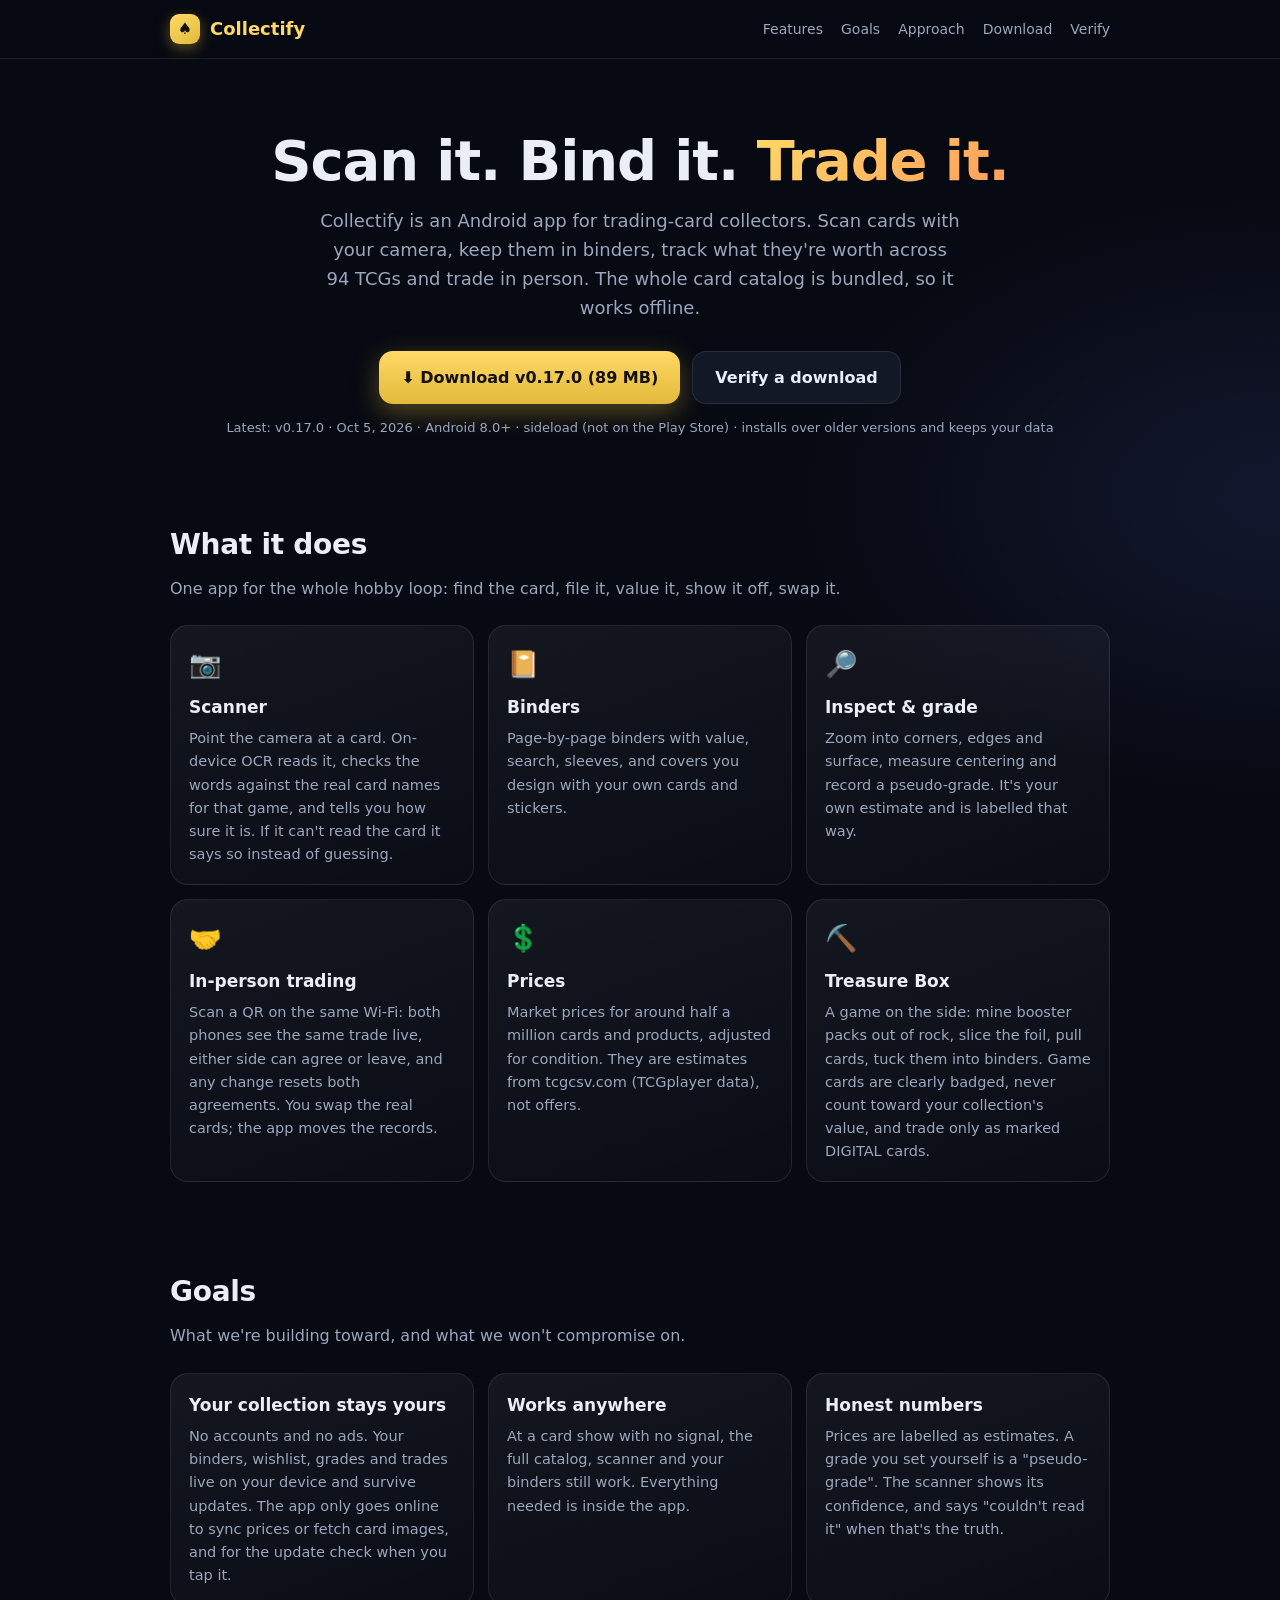
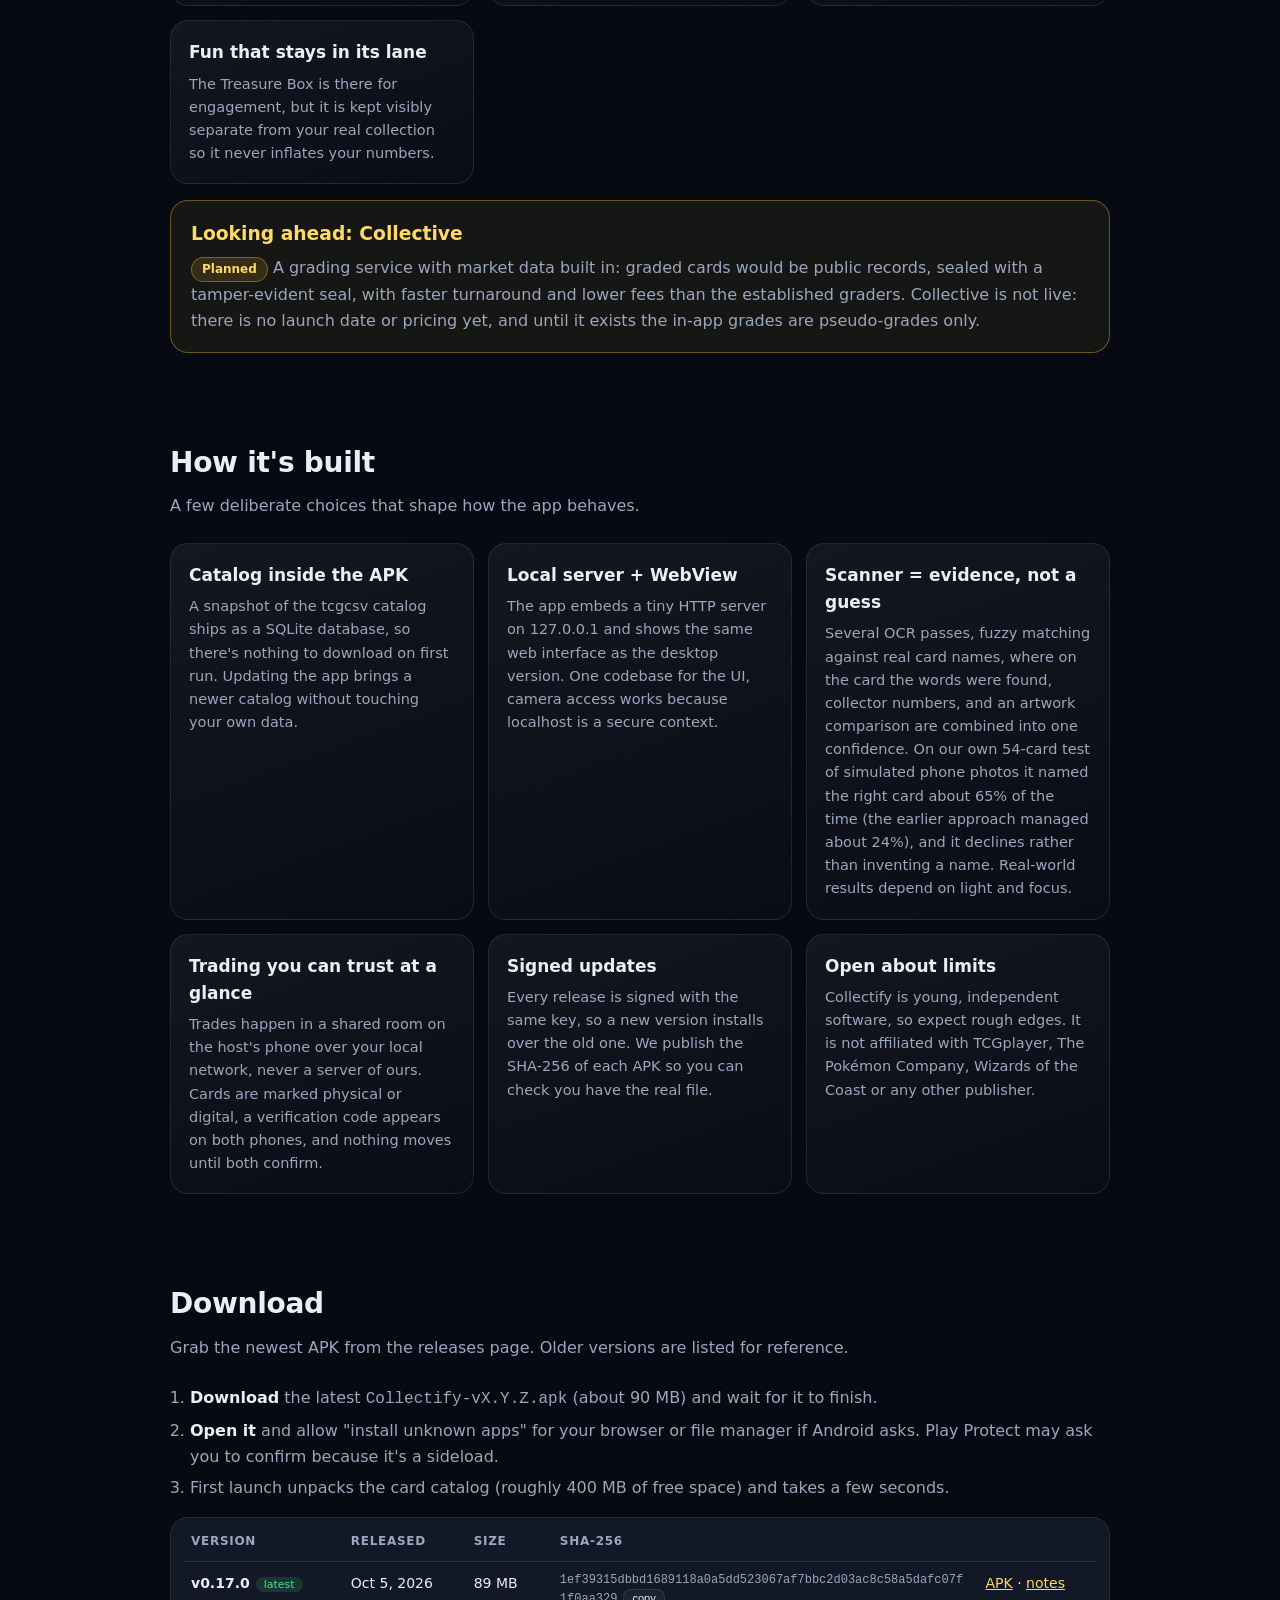
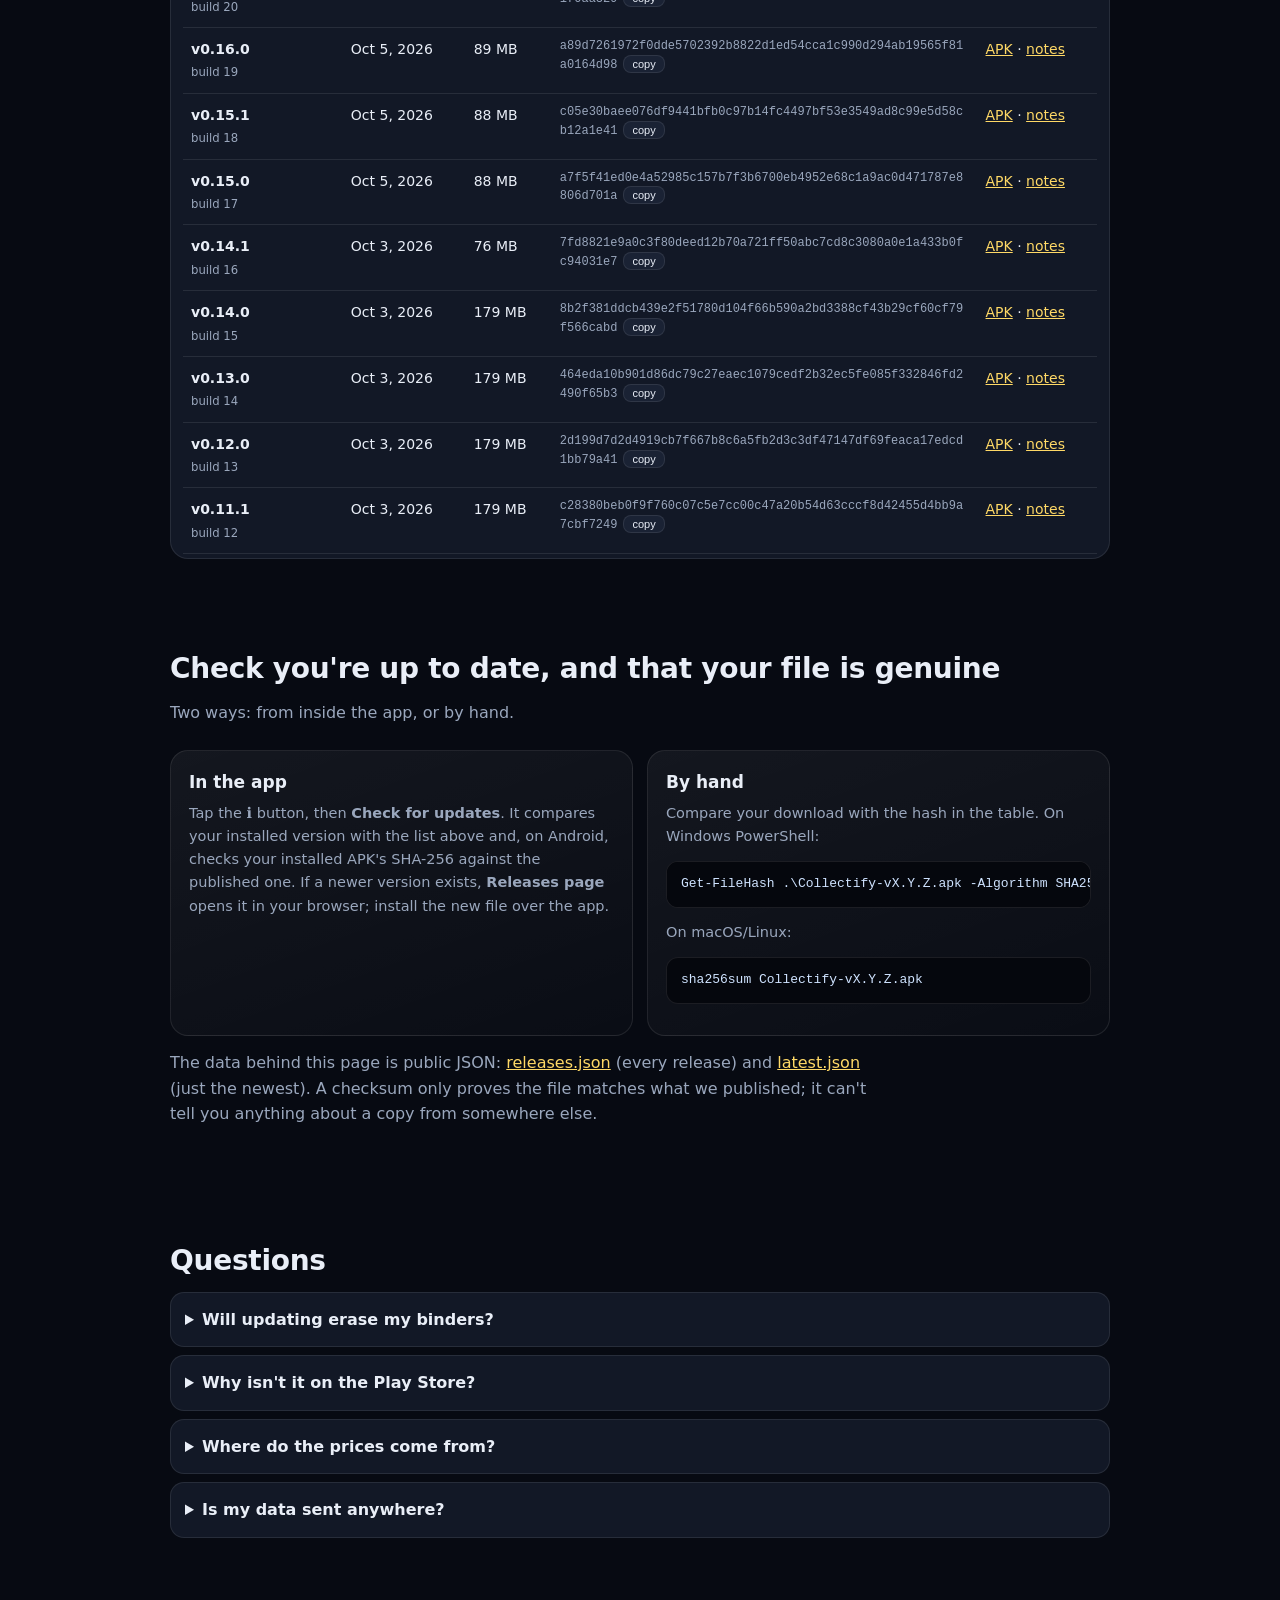
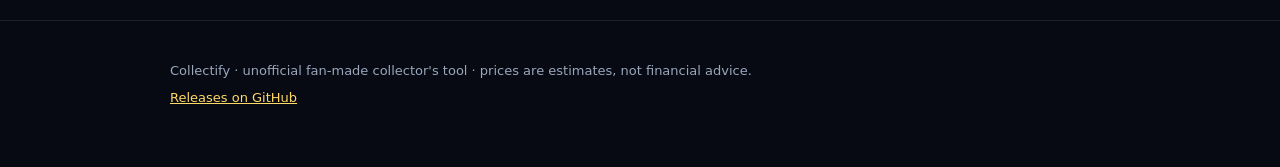
==== docs/index.html @ 9810c302 "Add GitHub Pages site (docs/), release data generator and release notes" ====
<!doctype html>
<html lang="en">
<head>
<meta charset="utf-8">
<meta name="viewport" content="width=device-width, initial-scale=1">
<title>Collectify - scan, collect and trade your cards</title>
<meta name="description" content="Collectify is an Android app for trading-card collectors: scan cards, keep binders, track prices across 94 TCGs, trade in person, all with the catalog bundled so it works offline.">
<meta name="theme-color" content="#0b0e16">
<style>
:root { --bg: #070a12; --panel: #121826; --panel2: #1a2234; --line: rgba(255,255,255,.09); --text: #e9eef7; --muted: #9aa7bd; --gold: #e2b93b; --gold2: #ffd966; --ok: #4be08a; --bad: #ff7b7b; }
* { box-sizing: border-box; }
html { scroll-behavior: smooth; }
body { margin: 0; background: radial-gradient(900px 500px at 15% -10%, rgba(226,185,59,.13), transparent 60%), radial-gradient(800px 500px at 100% 10%, rgba(100,120,255,.12), transparent 60%), var(--bg); color: var(--text); font: 16px/1.6 system-ui, -apple-system, "Segoe UI", Roboto, sans-serif; -webkit-font-smoothing: antialiased; }
a { color: var(--gold2); }
.wrap { max-width: 980px; margin: 0 auto; padding: 0 20px; }
header.top { position: sticky; top: 0; z-index: 10; backdrop-filter: blur(14px); background: rgba(7,10,18,.72); border-bottom: 1px solid var(--line); }
header.top .wrap { display: flex; align-items: center; justify-content: space-between; height: 58px; }
.brand { display: flex; align-items: center; gap: 10px; font-weight: 800; font-size: 18px; color: var(--gold2); text-decoration: none; }
.mark { width: 30px; height: 30px; border-radius: 9px; background: linear-gradient(145deg, var(--gold2), var(--gold)); display: grid; place-items: center; color: #14100a; font-size: 16px; box-shadow: 0 4px 14px rgba(226,185,59,.4); }
nav a { margin-left: 18px; font-size: 14px; color: var(--muted); text-decoration: none; }
nav a:hover { color: var(--text); }
.hero { padding: 72px 0 40px; text-align: center; }
.hero h1 { font-size: clamp(34px, 6vw, 56px); line-height: 1.08; margin: 0 0 16px; letter-spacing: -.02em; }
.hero h1 span { background: linear-gradient(135deg, var(--gold2), #ff9d5c); -webkit-background-clip: text; background-clip: text; color: transparent; }
.hero p { max-width: 640px; margin: 0 auto 28px; color: var(--muted); font-size: 18px; }
.btns { display: flex; gap: 12px; justify-content: center; flex-wrap: wrap; }
.btn { display: inline-flex; align-items: center; gap: 8px; padding: 13px 22px; border-radius: 14px; font-weight: 700; text-decoration: none; border: 1px solid var(--line); color: var(--text); background: var(--panel); transition: transform .15s, box-shadow .2s; }
.btn:hover { transform: translateY(-2px); }
.btn.primary { background: linear-gradient(180deg, var(--gold2), var(--gold)); color: #14100a; border: 0; box-shadow: 0 8px 26px rgba(226,185,59,.35); }
.hero small { display: block; margin-top: 14px; color: var(--muted); font-size: 13px; }
section { padding: 44px 0; }
h2 { font-size: 28px; margin: 0 0 8px; letter-spacing: -.01em; }
.lead { color: var(--muted); max-width: 720px; margin: 0 0 24px; }
.grid { display: grid; grid-template-columns: repeat(auto-fit, minmax(250px, 1fr)); gap: 14px; }
.card { background: linear-gradient(160deg, rgba(255,255,255,.055), rgba(255,255,255,.015)); border: 1px solid var(--line); border-radius: 18px; padding: 18px; }
.card h3 { margin: 0 0 6px; font-size: 17px; }
.card p { margin: 0; color: var(--muted); font-size: 14.5px; }
.card .ic { font-size: 26px; margin-bottom: 8px; }
.pill { display: inline-block; font-size: 12px; font-weight: 700; padding: 2px 10px; border-radius: 99px; background: rgba(226,185,59,.15); color: var(--gold2); border: 1px solid rgba(226,185,59,.4); }
ol.steps { padding-left: 20px; color: var(--muted); } ol.steps li { margin: 6px 0; } ol.steps b { color: var(--text); }
.callout { border: 1px solid rgba(226,185,59,.4); background: rgba(226,185,59,.07); border-radius: 18px; padding: 18px 20px; }
.callout h3 { margin: 0 0 6px; color: var(--gold2); }
.callout p { margin: 0; color: var(--muted); }
table { width: 100%; border-collapse: collapse; font-size: 14px; }
th, td { text-align: left; padding: 10px 8px; border-bottom: 1px solid var(--line); vertical-align: top; }
th { color: var(--muted); font-weight: 600; font-size: 12px; text-transform: uppercase; letter-spacing: .06em; }
td.hash { font: 12px/1.4 ui-monospace, SFMono-Regular, Menlo, Consolas, monospace; word-break: break-all; color: var(--muted); max-width: 340px; }
.tablewrap { overflow-x: auto; border: 1px solid var(--line); border-radius: 18px; padding: 4px 12px; background: var(--panel); }
button.copy { margin-left: 6px; background: var(--panel2); color: var(--text); border: 1px solid var(--line); border-radius: 8px; padding: 2px 8px; font-size: 11px; cursor: pointer; }
pre { background: #05070d; border: 1px solid var(--line); border-radius: 12px; padding: 12px 14px; overflow-x: auto; font-size: 13px; color: #cfe3ff; }
details { border: 1px solid var(--line); border-radius: 14px; padding: 4px 14px; margin: 8px 0; background: var(--panel); }
summary { cursor: pointer; padding: 10px 0; font-weight: 600; }
details p { color: var(--muted); margin: 0 0 12px; }
footer { padding: 40px 0 60px; color: var(--muted); font-size: 13px; border-top: 1px solid var(--line); margin-top: 30px; }
.ok { color: var(--ok); } .tag { font-size: 11px; background: rgba(75,224,138,.14); color: var(--ok); border-radius: 99px; padding: 1px 8px; margin-left: 6px; }
@media (max-width: 600px) { nav { display: none; } .hero { padding-top: 48px; } }
</style>
</head>
<body>
<header class="top"><div class="wrap">
  <a class="brand" href="#top"><span class="mark">♠</span> Collectify</a>
  <nav><a href="#features">Features</a><a href="#goals">Goals</a><a href="#approach">Approach</a><a href="#download">Download</a><a href="#verify">Verify</a></nav>
</div></header>

<main id="top">
<div class="wrap">
  <div class="hero">
    <h1>Scan it. Bind it. <span>Trade it.</span></h1>
    <p>Collectify is an Android app for trading-card collectors. Scan cards with your camera, keep them in binders, track what they're worth across 94 TCGs and trade in person. The whole card catalog is bundled, so it works offline.</p>
    <div class="btns">
      <a class="btn primary" id="hero-dl" href="https://github.com/unaveragetech/collectify-app/releases">⬇ Download the latest APK</a>
      <a class="btn" href="#verify">Verify a download</a>
    </div>
    <small id="hero-sub">Android 8.0+ · sideload (not on the Play Store) · installs over older versions and keeps your data</small>
  </div>

  <section id="features">
    <h2>What it does</h2>
    <p class="lead">One app for the whole hobby loop: find the card, file it, value it, show it off, swap it.</p>
    <div class="grid">
      <div class="card"><div class="ic">📷</div><h3>Scanner</h3><p>Point the camera at a card. On-device OCR reads it, checks the words against the real card names for that game, and tells you how sure it is. If it can't read the card it says so instead of guessing.</p></div>
      <div class="card"><div class="ic">📔</div><h3>Binders</h3><p>Page-by-page binders with value, search, sleeves, and covers you design with your own cards and stickers.</p></div>
      <div class="card"><div class="ic">🔎</div><h3>Inspect &amp; grade</h3><p>Zoom into corners, edges and surface, measure centering and record a pseudo-grade. It's your own estimate and is labelled that way.</p></div>
      <div class="card"><div class="ic">🤝</div><h3>In-person trading</h3><p>Scan a QR on the same Wi-Fi: both phones see the same trade live, either side can agree or leave, and any change resets both agreements. You swap the real cards; the app moves the records.</p></div>
      <div class="card"><div class="ic">💲</div><h3>Prices</h3><p>Market prices for around half a million cards and products, adjusted for condition. They are estimates from tcgcsv.com (TCGplayer data), not offers.</p></div>
      <div class="card"><div class="ic">⛏️</div><h3>Treasure Box</h3><p>A game on the side: mine booster packs out of rock, slice the foil, pull cards, tuck them into binders. Game cards are clearly badged, never count toward your collection's value, and trade only as marked DIGITAL cards.</p></div>
    </div>
  </section>

  <section id="goals">
    <h2>Goals</h2>
    <p class="lead">What we're building toward, and what we won't compromise on.</p>
    <div class="grid">
      <div class="card"><h3>Your collection stays yours</h3><p>No accounts and no ads. Your binders, wishlist, grades and trades live on your device and survive updates. The app only goes online to sync prices or fetch card images, and for the update check when you tap it.</p></div>
      <div class="card"><h3>Works anywhere</h3><p>At a card show with no signal, the full catalog, scanner and your binders still work. Everything needed is inside the app.</p></div>
      <div class="card"><h3>Honest numbers</h3><p>Prices are labelled as estimates. A grade you set yourself is a "pseudo-grade". The scanner shows its confidence, and says "couldn't read it" when that's the truth.</p></div>
      <div class="card"><h3>Fun that stays in its lane</h3><p>The Treasure Box is there for engagement, but it is kept visibly separate from your real collection so it never inflates your numbers.</p></div>
    </div>
    <div class="callout" style="margin-top:16px"><h3>Looking ahead: Collective</h3><p><span class="pill">Planned</span> A grading service with market data built in: graded cards would be public records, sealed with a tamper-evident seal, with faster turnaround and lower fees than the established graders. Collective is not live: there is no launch date or pricing yet, and until it exists the in-app grades are pseudo-grades only.</p></div>
  </section>

  <section id="approach">
    <h2>How it's built</h2>
    <p class="lead">A few deliberate choices that shape how the app behaves.</p>
    <div class="grid">
      <div class="card"><h3>Catalog inside the APK</h3><p>A snapshot of the tcgcsv catalog ships as a SQLite database, so there's nothing to download on first run. Updating the app brings a newer catalog without touching your own data.</p></div>
      <div class="card"><h3>Local server + WebView</h3><p>The app embeds a tiny HTTP server on 127.0.0.1 and shows the same web interface as the desktop version. One codebase for the UI, camera access works because localhost is a secure context.</p></div>
      <div class="card"><h3>Scanner = evidence, not a guess</h3><p>Several OCR passes, fuzzy matching against real card names, where on the card the words were found, collector numbers, and an artwork comparison are combined into one confidence. On our own 54-card test of simulated phone photos it named the right card about 65% of the time (the earlier approach managed about 24%), and it declines rather than inventing a name. Real-world results depend on light and focus.</p></div>
      <div class="card"><h3>Trading you can trust at a glance</h3><p>Trades happen in a shared room on the host's phone over your local network, never a server of ours. Cards are marked physical or digital, a verification code appears on both phones, and nothing moves until both confirm.</p></div>
      <div class="card"><h3>Signed updates</h3><p>Every release is signed with the same key, so a new version installs over the old one. We publish the SHA-256 of each APK so you can check you have the real file.</p></div>
      <div class="card"><h3>Open about limits</h3><p>Collectify is young, independent software, so expect rough edges. It is not affiliated with TCGplayer, The Pokémon Company, Wizards of the Coast or any other publisher.</p></div>
    </div>
  </section>

  <section id="download">
    <h2>Download</h2>
    <p class="lead">Grab the newest APK from the releases page. Older versions are listed for reference.</p>
    <ol class="steps">
      <li><b>Download</b> the latest <code>Collectify-vX.Y.Z.apk</code> (about 90 MB) and wait for it to finish.</li>
      <li><b>Open it</b> and allow "install unknown apps" for your browser or file manager if Android asks. Play Protect may ask you to confirm because it's a sideload.</li>
      <li>First launch unpacks the card catalog (roughly 400 MB of free space) and takes a few seconds.</li>
    </ol>
    <div class="tablewrap" style="margin-top:14px"><table>
      <thead><tr><th>Version</th><th>Released</th><th>Size</th><th>SHA-256</th><th></th></tr></thead>
      <tbody id="rel-rows"><tr><td colspan="5" style="color:var(--muted)">Loading releases…</td></tr></tbody>
    </table></div>
  </section>

  <section id="verify">
    <h2>Check you're up to date, and that your file is genuine</h2>
    <p class="lead">Two ways: from inside the app, or by hand.</p>
    <div class="grid">
      <div class="card"><h3>In the app</h3><p>Tap the ℹ️ button, then <b>Check for updates</b>. It compares your installed version with the list above and, on Android, checks your installed APK's SHA-256 against the published one. If a newer version exists, <b>Releases page</b> opens it in your browser; install the new file over the app.</p></div>
      <div class="card"><h3>By hand</h3><p>Compare your download with the hash in the table. On Windows PowerShell:</p><pre>Get-FileHash .\Collectify-vX.Y.Z.apk -Algorithm SHA256</pre><p>On macOS/Linux:</p><pre>sha256sum Collectify-vX.Y.Z.apk</pre></div>
    </div>
    <p class="lead" style="margin-top:14px">The data behind this page is public JSON: <a href="releases.json">releases.json</a> (every release) and <a href="latest.json">latest.json</a> (just the newest). A checksum only proves the file matches what we published; it can't tell you anything about a copy from somewhere else.</p>
  </section>

  <section>
    <h2>Questions</h2>
    <details><summary>Will updating erase my binders?</summary><p>No. Updates install over the existing app and keep your binders, wishlist, grades, trades and game progress, as long as the file is one of ours (same signing key). If you ever have an older build signed with a different key, you'd have to uninstall it first, which does remove local data.</p></details>
    <details><summary>Why isn't it on the Play Store?</summary><p>It's distributed as a direct download for now. That's why Android asks you to allow installing it.</p></details>
    <details><summary>Where do the prices come from?</summary><p>tcgcsv.com, which republishes TCGplayer's catalog and market prices. Treat them as estimates; condition adjustments are approximate.</p></details>
    <details><summary>Is my data sent anywhere?</summary><p>No account exists, and your collection isn't uploaded. The app contacts tcgcsv.com if you sync prices, the TCGplayer image CDN to show card pictures, and this site when you tap "Check for updates". A live trade talks directly between the two phones on your network.</p></details>
  </section>
</div>
</main>

<footer><div class="wrap">
  <div>Collectify · unofficial fan-made collector's tool · prices are estimates, not financial advice.</div>
  <div style="margin-top:6px"><a href="https://github.com/unaveragetech/collectify-app/releases">Releases on GitHub</a></div>
</div></footer>

<script>
const fmtSize = (n) => (n / 1048576).toFixed(0) + " MB";
const fmtDate = (s) => { try { return new Date(s).toLocaleDateString(undefined, { year: "numeric", month: "short", day: "numeric" }); } catch { return ""; } };
fetch("releases.json", { cache: "no-store" }).then((r) => r.json()).then((d) => {
  const list = d.releases || [];
  if (!list.length) throw new Error("none");
  const rows = list.map((r, i) => `<tr>
    <td><b>v${r.version}</b>${i === 0 ? '<span class="tag">latest</span>' : ""}<br><small style="color:var(--muted)">build ${r.versionCode ?? "?"}</small></td>
    <td>${r.date ? fmtDate(r.date) : ""}</td><td>${fmtSize(r.size)}</td>
    <td class="hash">${r.sha256}<button class="copy" data-h="${r.sha256}">copy</button></td>
    <td><a href="${r.download}">APK</a> · <a href="${r.url}">notes</a></td></tr>`).join("");
  document.getElementById("rel-rows").innerHTML = rows;
  const l = list[0];
  const dl = document.getElementById("hero-dl");
  dl.href = l.download; dl.textContent = `⬇ Download v${l.version} (${fmtSize(l.size)})`;
  document.getElementById("hero-sub").textContent = `Latest: v${l.version}${l.date ? " · " + fmtDate(l.date) : ""} · Android 8.0+ · sideload (not on the Play Store) · installs over older versions and keeps your data`;
  document.querySelectorAll("button.copy").forEach((b) => b.addEventListener("click", () => { navigator.clipboard && navigator.clipboard.writeText(b.dataset.h); b.textContent = "copied"; setTimeout(() => (b.textContent = "copy"), 1200); }));
}).catch(() => { document.getElementById("rel-rows").innerHTML = '<tr><td colspan="5">Couldn\'t load the list. See the <a href="https://github.com/unaveragetech/collectify-app/releases">releases page</a>.</td></tr>'; });
</script>
</body>
</html>
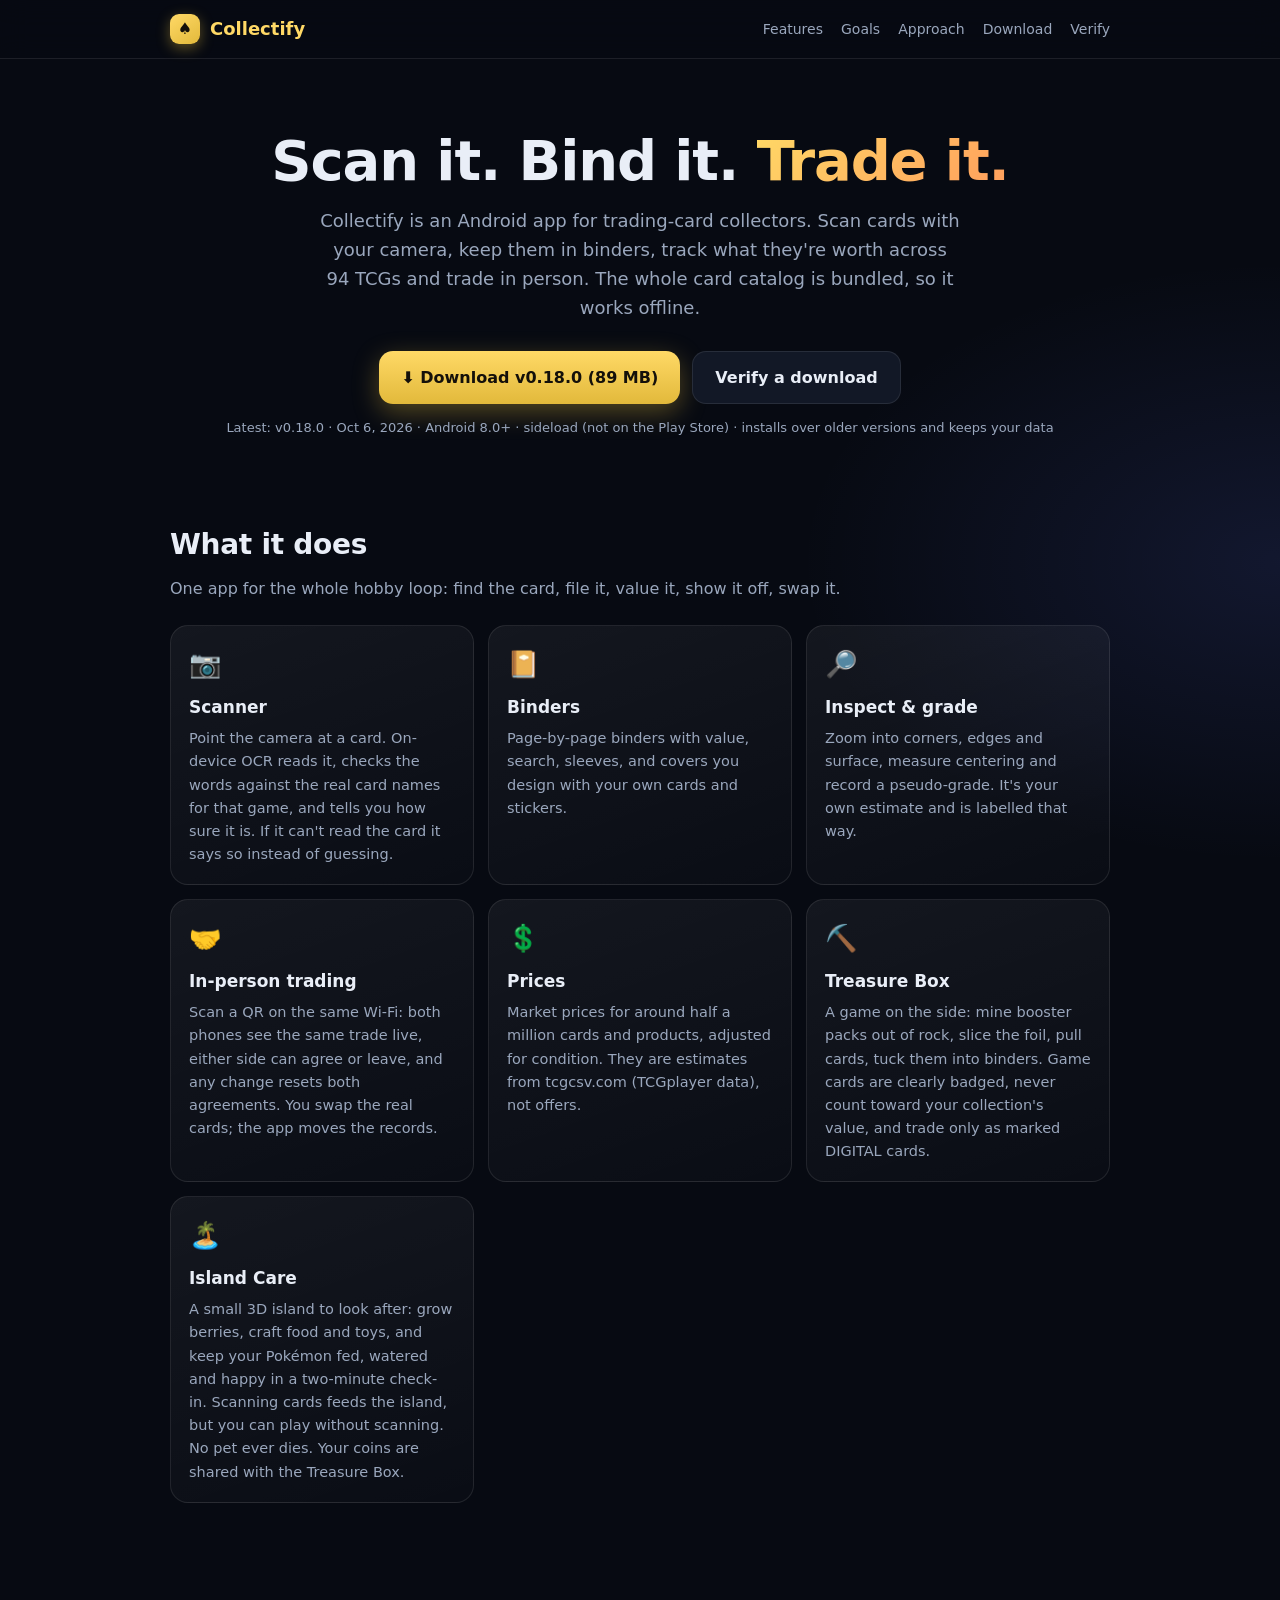
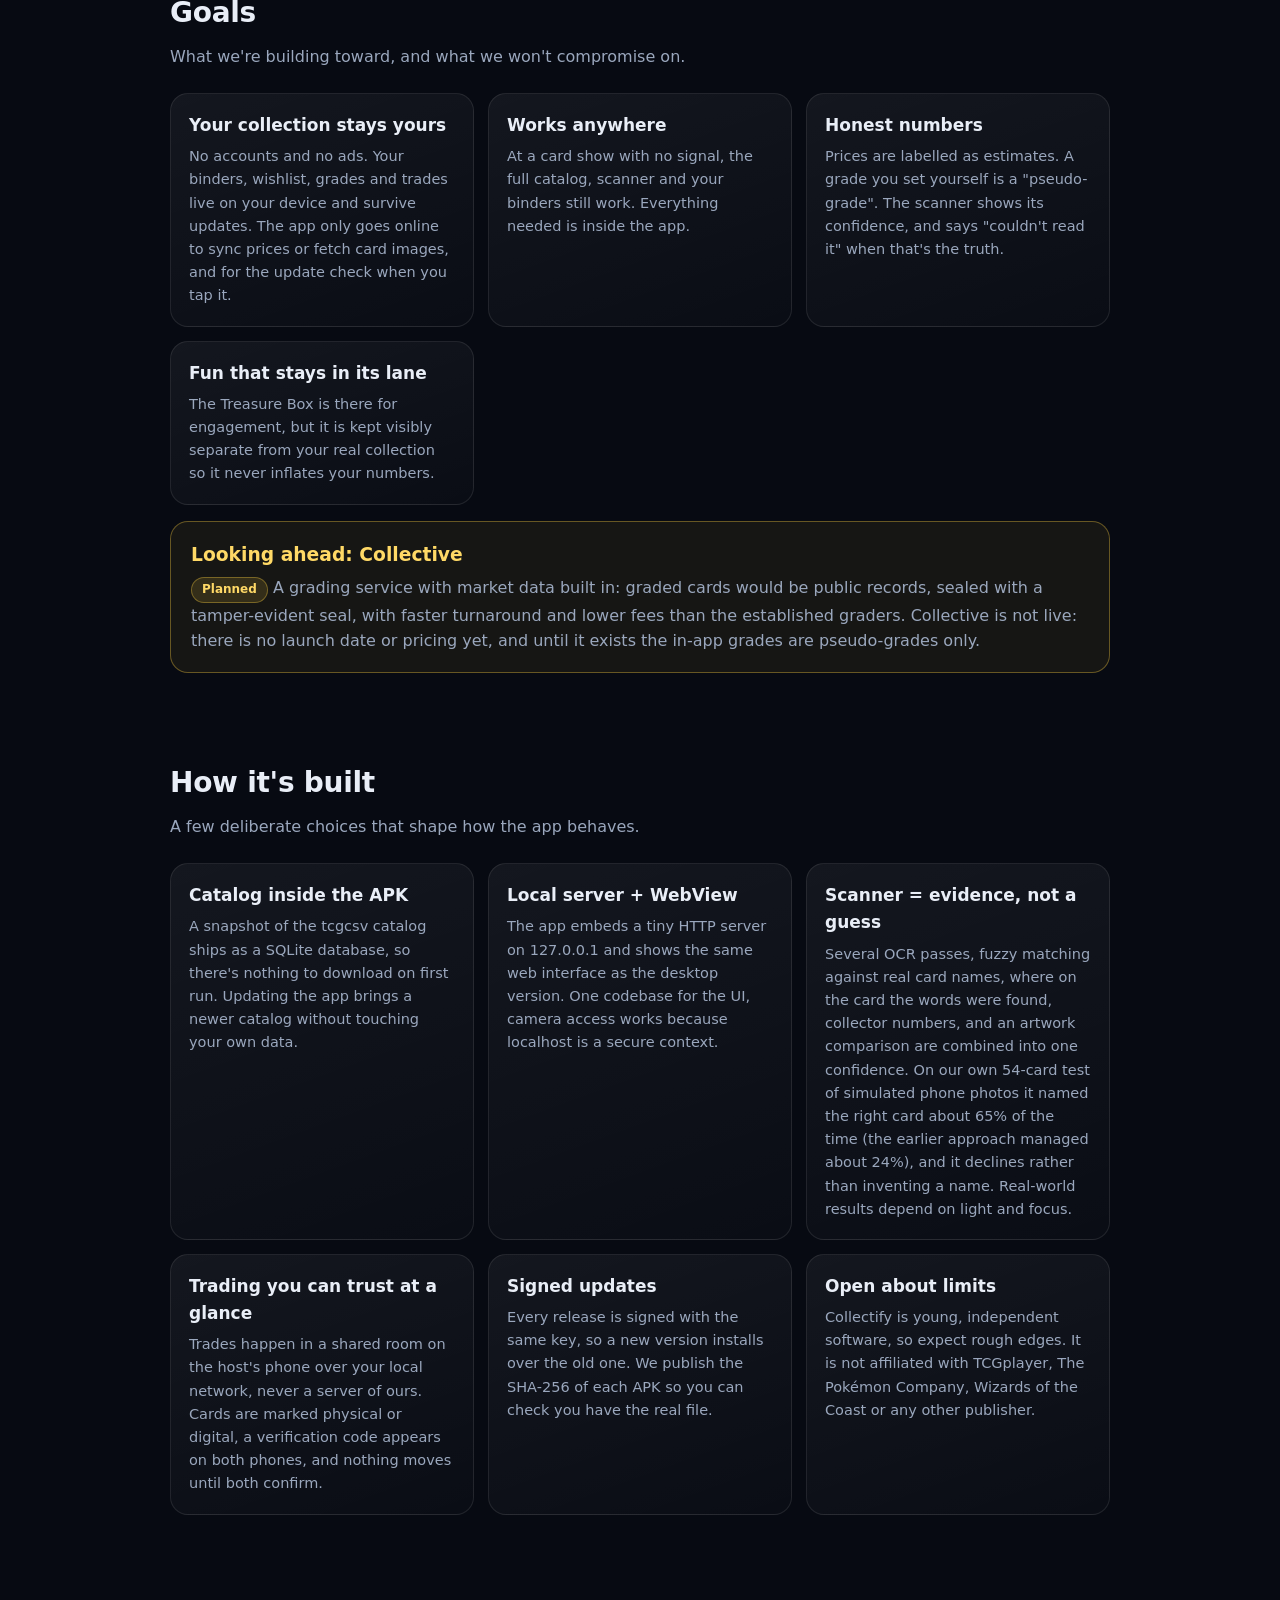
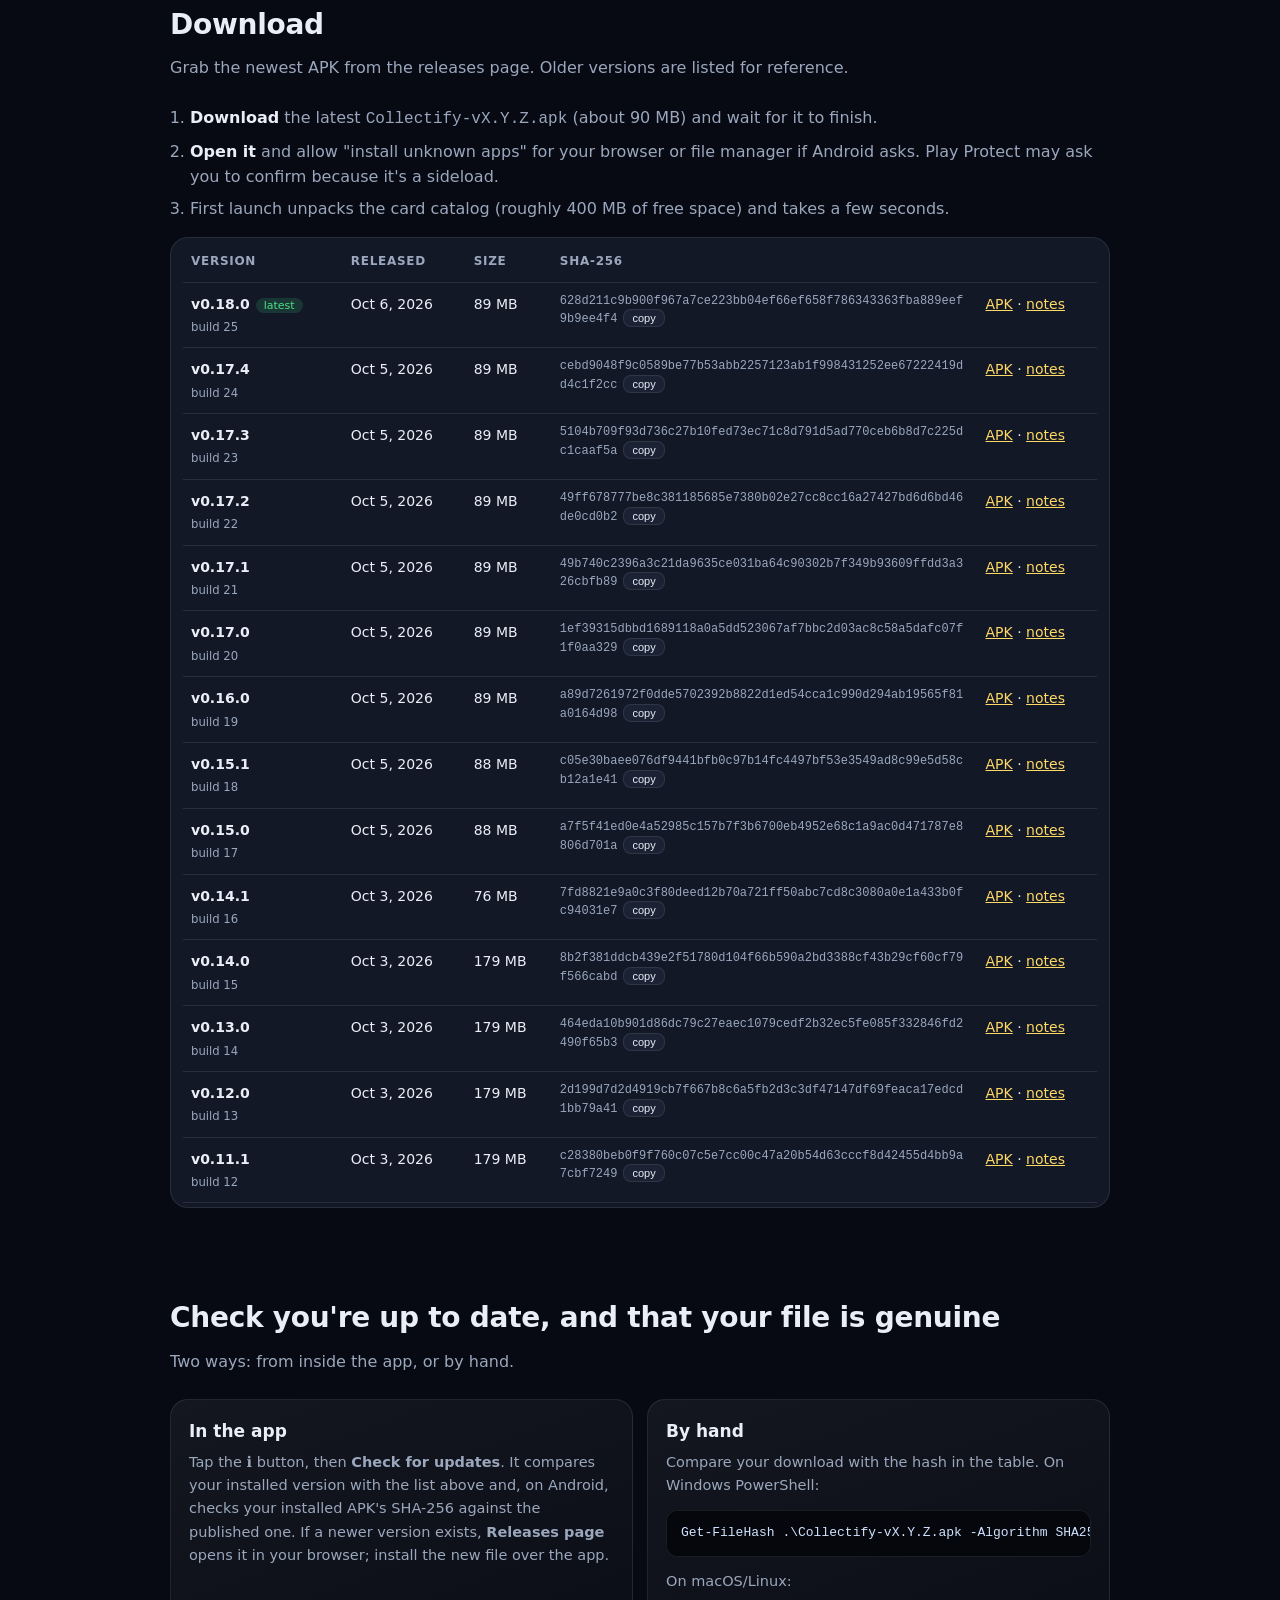
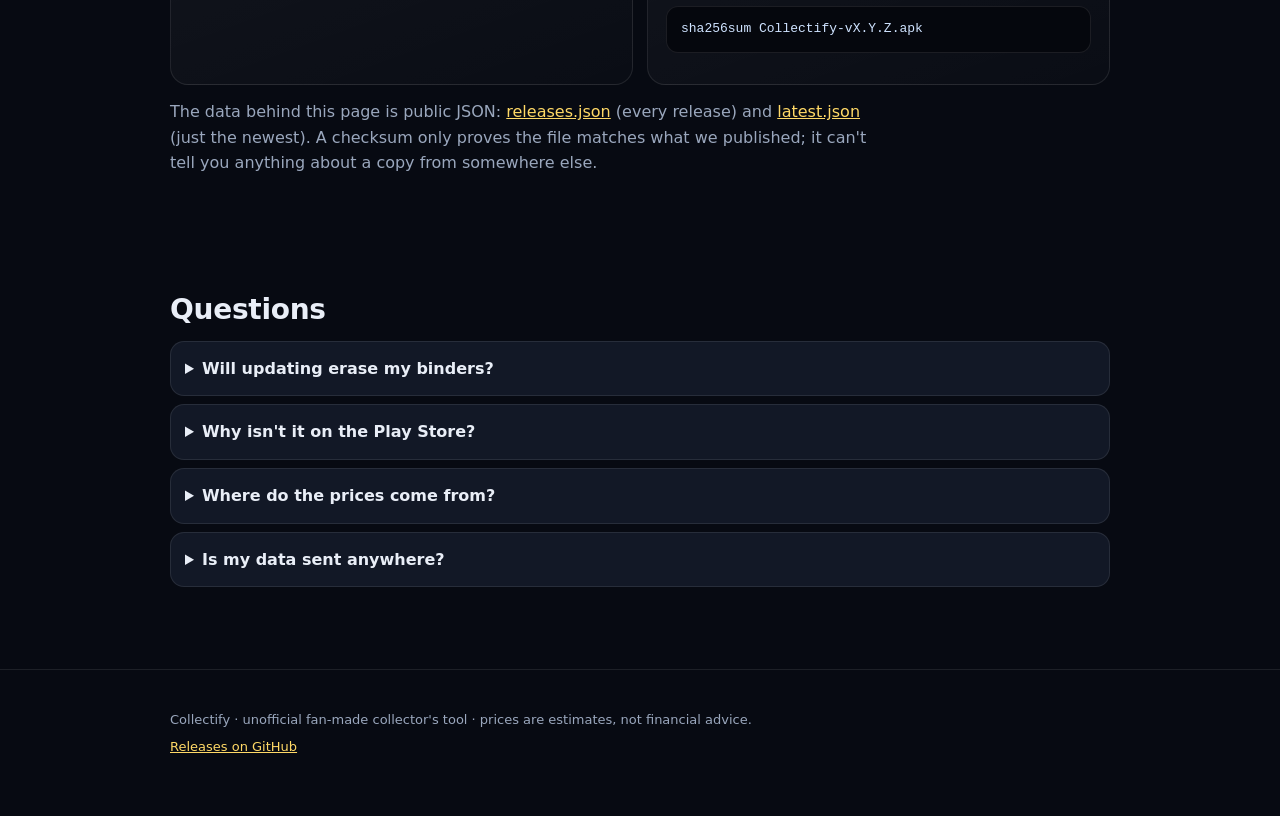
==== commit a4322d39: "Site data for v0.18.0 (Island Care) Co-Authored-By: Claude Sonnet 5.5 <noreply@anthropic.com>" ====
--- a/docs/index.html
+++ b/docs/index.html
@@ -84,6 +84,7 @@
       <div class="card"><div class="ic">🤝</div><h3>In-person trading</h3><p>Scan a QR on the same Wi-Fi: both phones see the same trade live, either side can agree or leave, and any change resets both agreements. You swap the real cards; the app moves the records.</p></div>
       <div class="card"><div class="ic">💲</div><h3>Prices</h3><p>Market prices for around half a million cards and products, adjusted for condition. They are estimates from tcgcsv.com (TCGplayer data), not offers.</p></div>
       <div class="card"><div class="ic">⛏️</div><h3>Treasure Box</h3><p>A game on the side: mine booster packs out of rock, slice the foil, pull cards, tuck them into binders. Game cards are clearly badged, never count toward your collection's value, and trade only as marked DIGITAL cards.</p></div>
+      <div class="card"><div class="ic">🏝️</div><h3>Island Care</h3><p>A small 3D island to look after: grow berries, craft food and toys, and keep your Pokémon fed, watered and happy in a two-minute check-in. Scanning cards feeds the island, but you can play without scanning. No pet ever dies. Your coins are shared with the Treasure Box.</p></div>
     </div>
   </section>
 
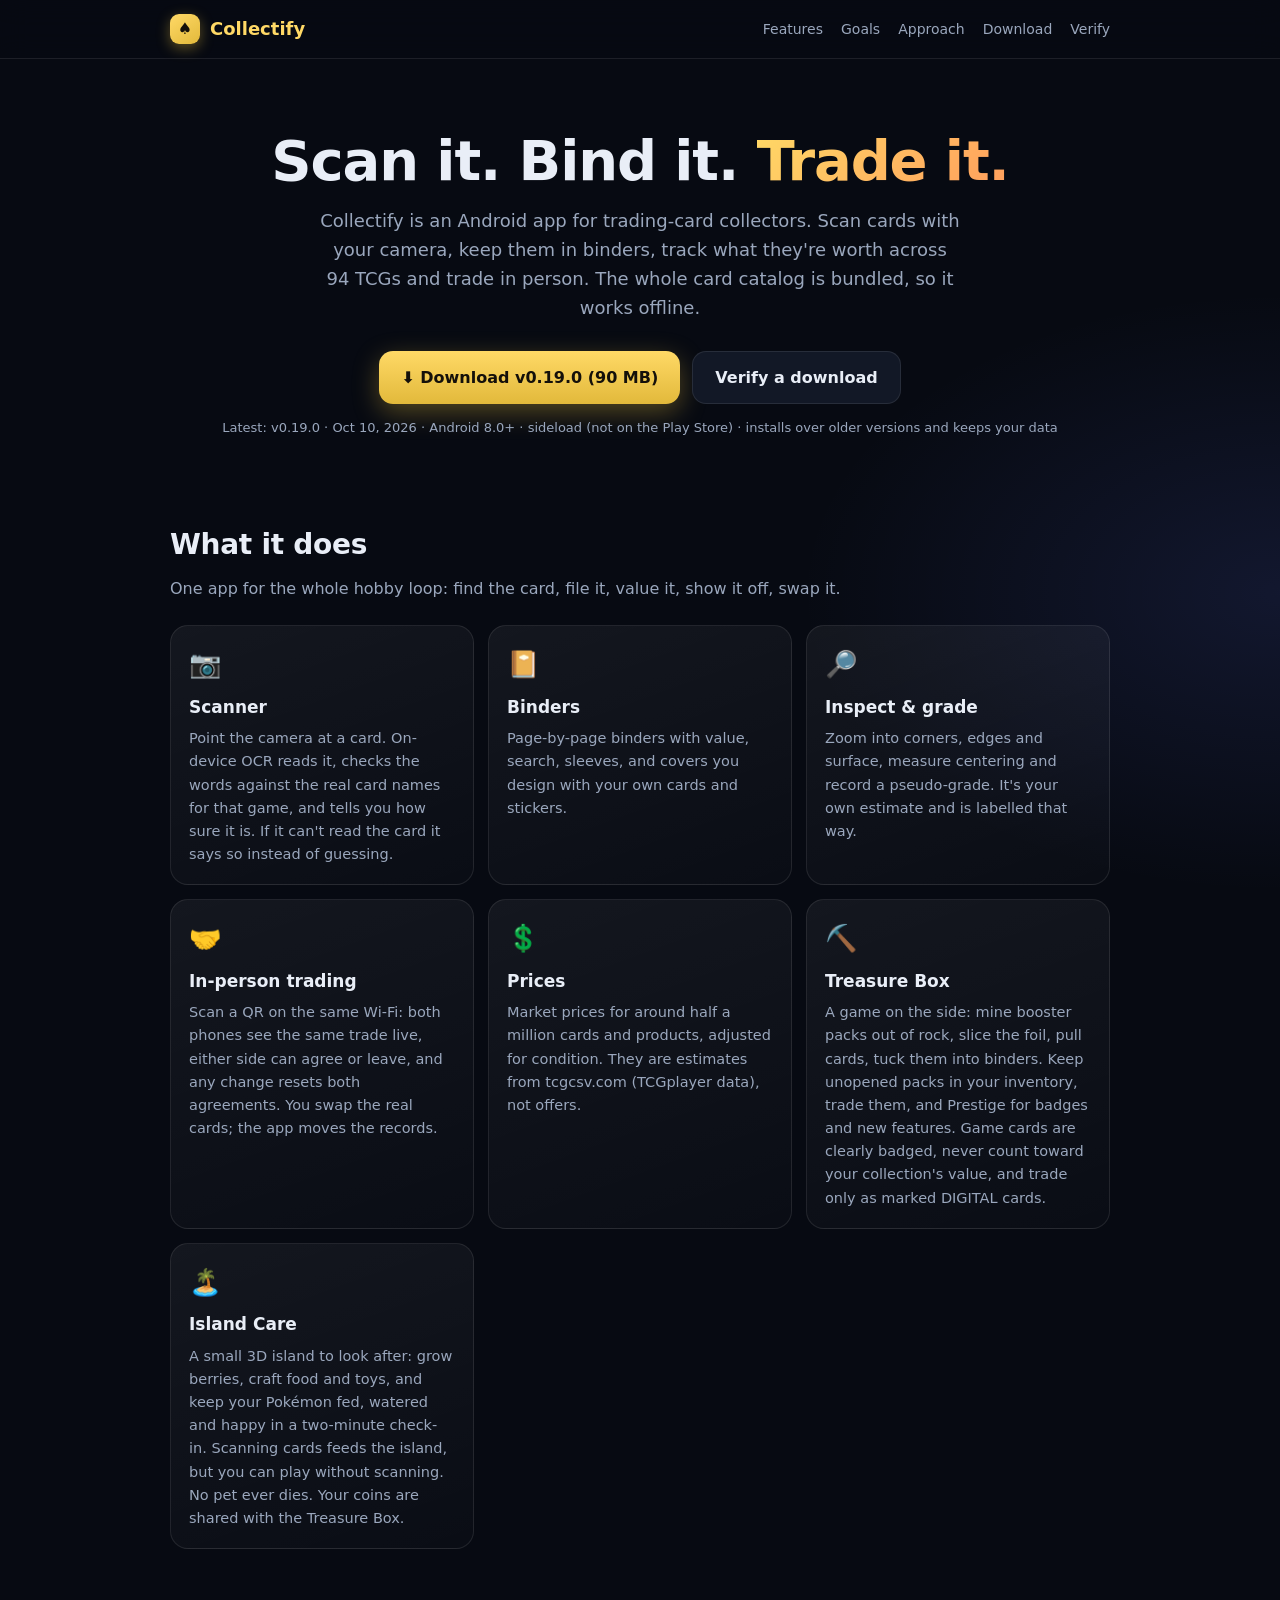
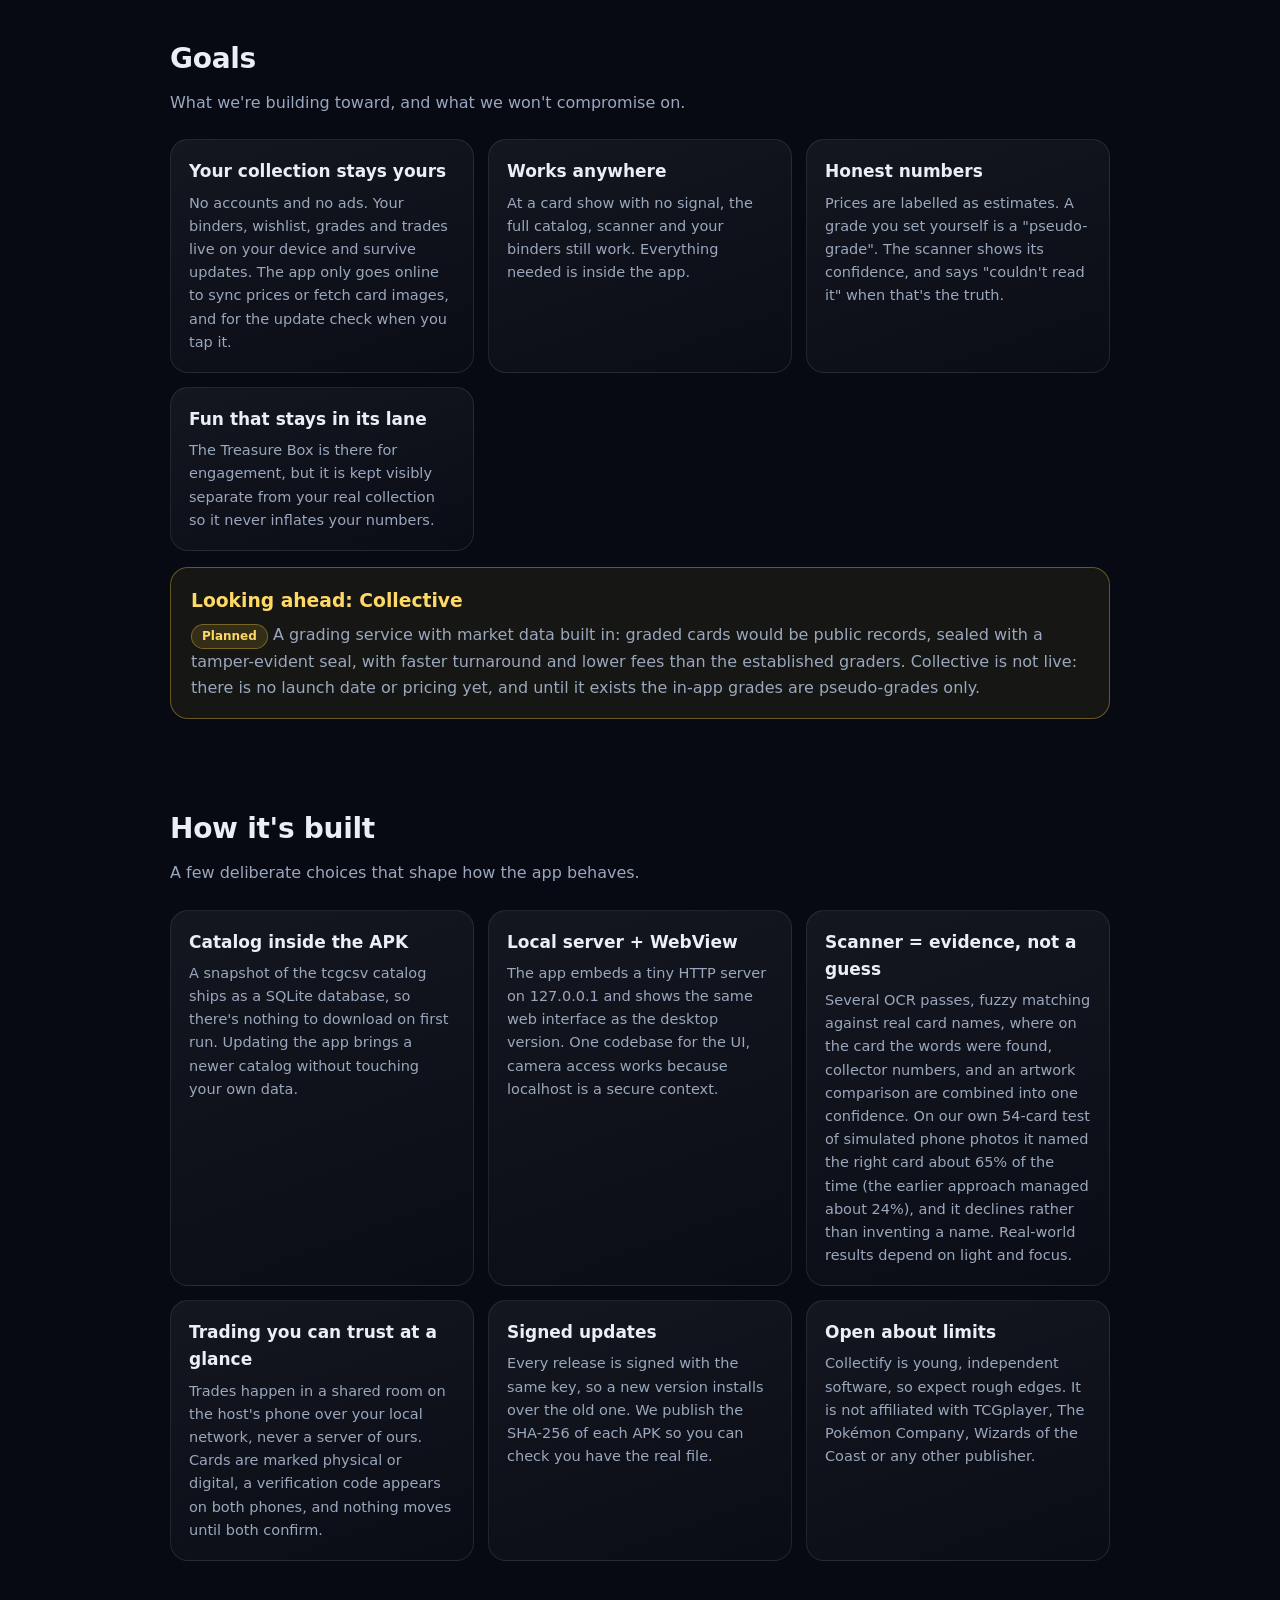
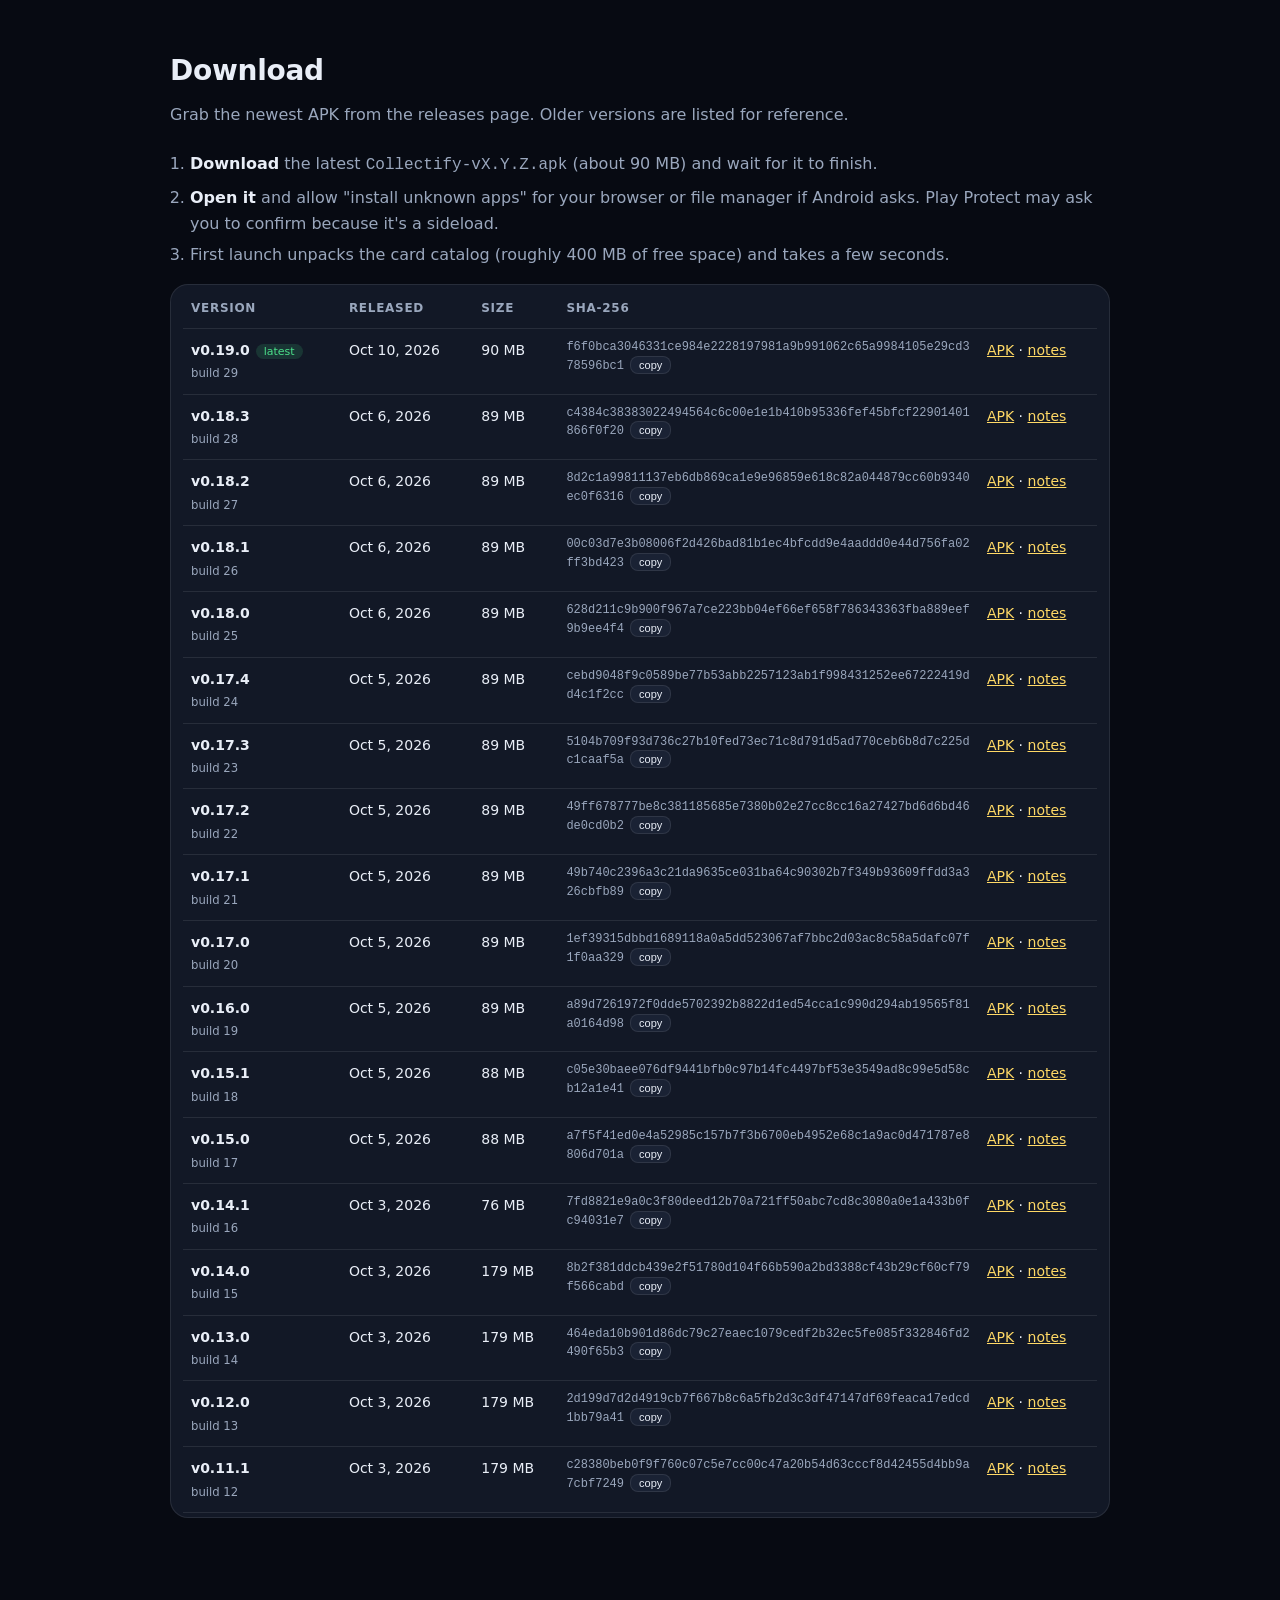
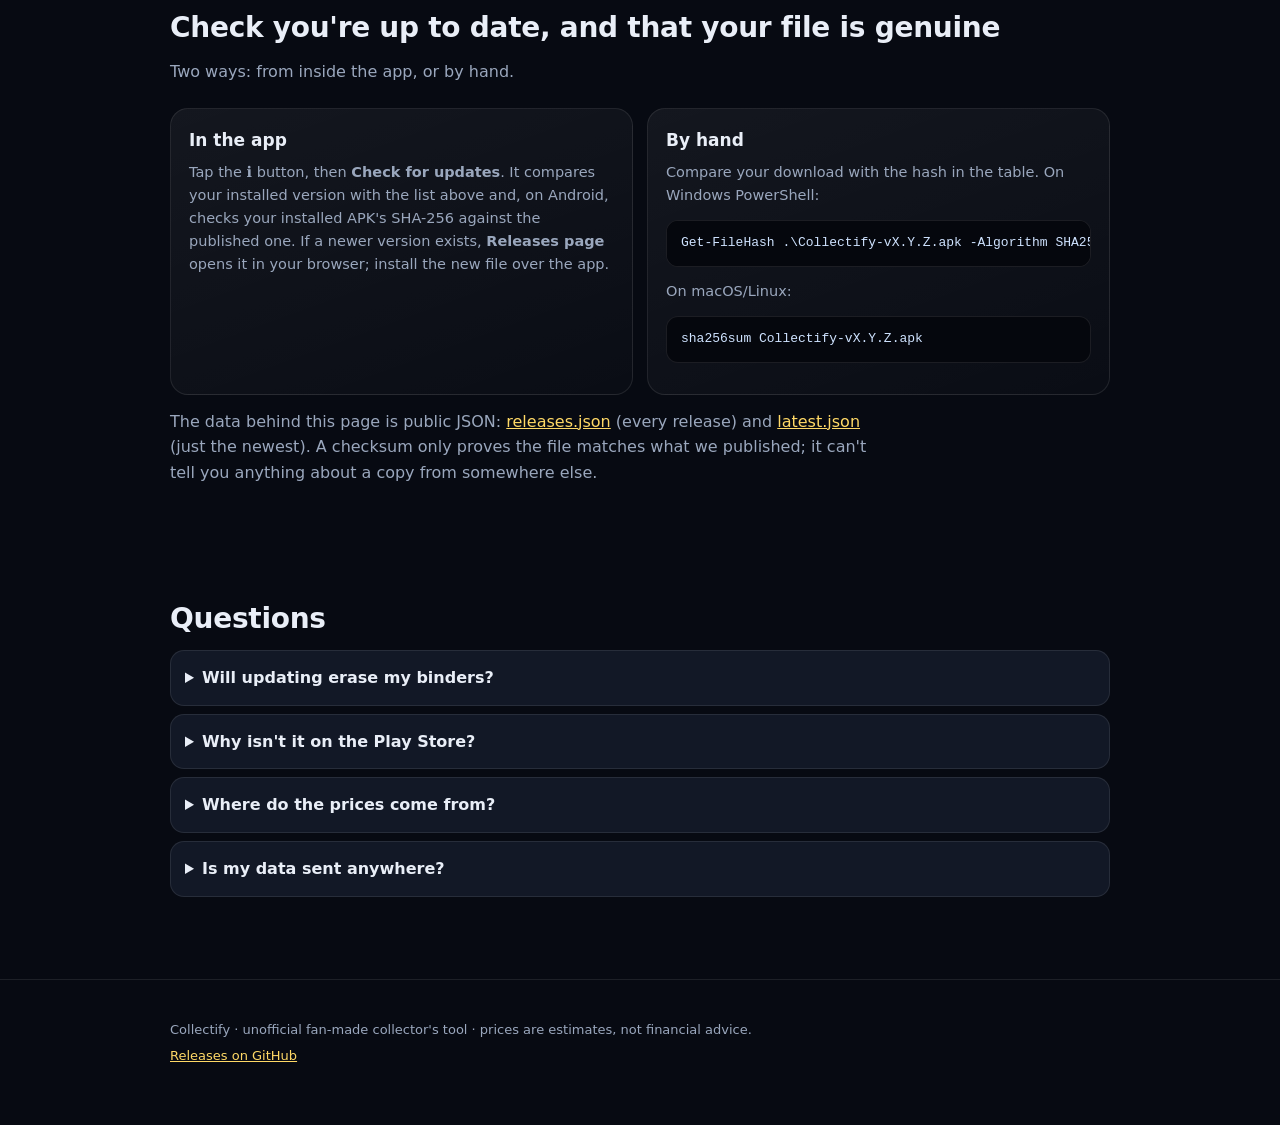
==== commit e9adb579: "Site data for v0.19.0 Co-Authored-By: Claude Sonnet 5.5 <noreply@anthropic.com>" ====
--- a/docs/index.html
+++ b/docs/index.html
@@ -83,7 +83,7 @@
       <div class="card"><div class="ic">🔎</div><h3>Inspect &amp; grade</h3><p>Zoom into corners, edges and surface, measure centering and record a pseudo-grade. It's your own estimate and is labelled that way.</p></div>
       <div class="card"><div class="ic">🤝</div><h3>In-person trading</h3><p>Scan a QR on the same Wi-Fi: both phones see the same trade live, either side can agree or leave, and any change resets both agreements. You swap the real cards; the app moves the records.</p></div>
       <div class="card"><div class="ic">💲</div><h3>Prices</h3><p>Market prices for around half a million cards and products, adjusted for condition. They are estimates from tcgcsv.com (TCGplayer data), not offers.</p></div>
-      <div class="card"><div class="ic">⛏️</div><h3>Treasure Box</h3><p>A game on the side: mine booster packs out of rock, slice the foil, pull cards, tuck them into binders. Game cards are clearly badged, never count toward your collection's value, and trade only as marked DIGITAL cards.</p></div>
+      <div class="card"><div class="ic">⛏️</div><h3>Treasure Box</h3><p>A game on the side: mine booster packs out of rock, slice the foil, pull cards, tuck them into binders. Keep unopened packs in your inventory, trade them, and Prestige for badges and new features. Game cards are clearly badged, never count toward your collection's value, and trade only as marked DIGITAL cards.</p></div>
       <div class="card"><div class="ic">🏝️</div><h3>Island Care</h3><p>A small 3D island to look after: grow berries, craft food and toys, and keep your Pokémon fed, watered and happy in a two-minute check-in. Scanning cards feeds the island, but you can play without scanning. No pet ever dies. Your coins are shared with the Treasure Box.</p></div>
     </div>
   </section>
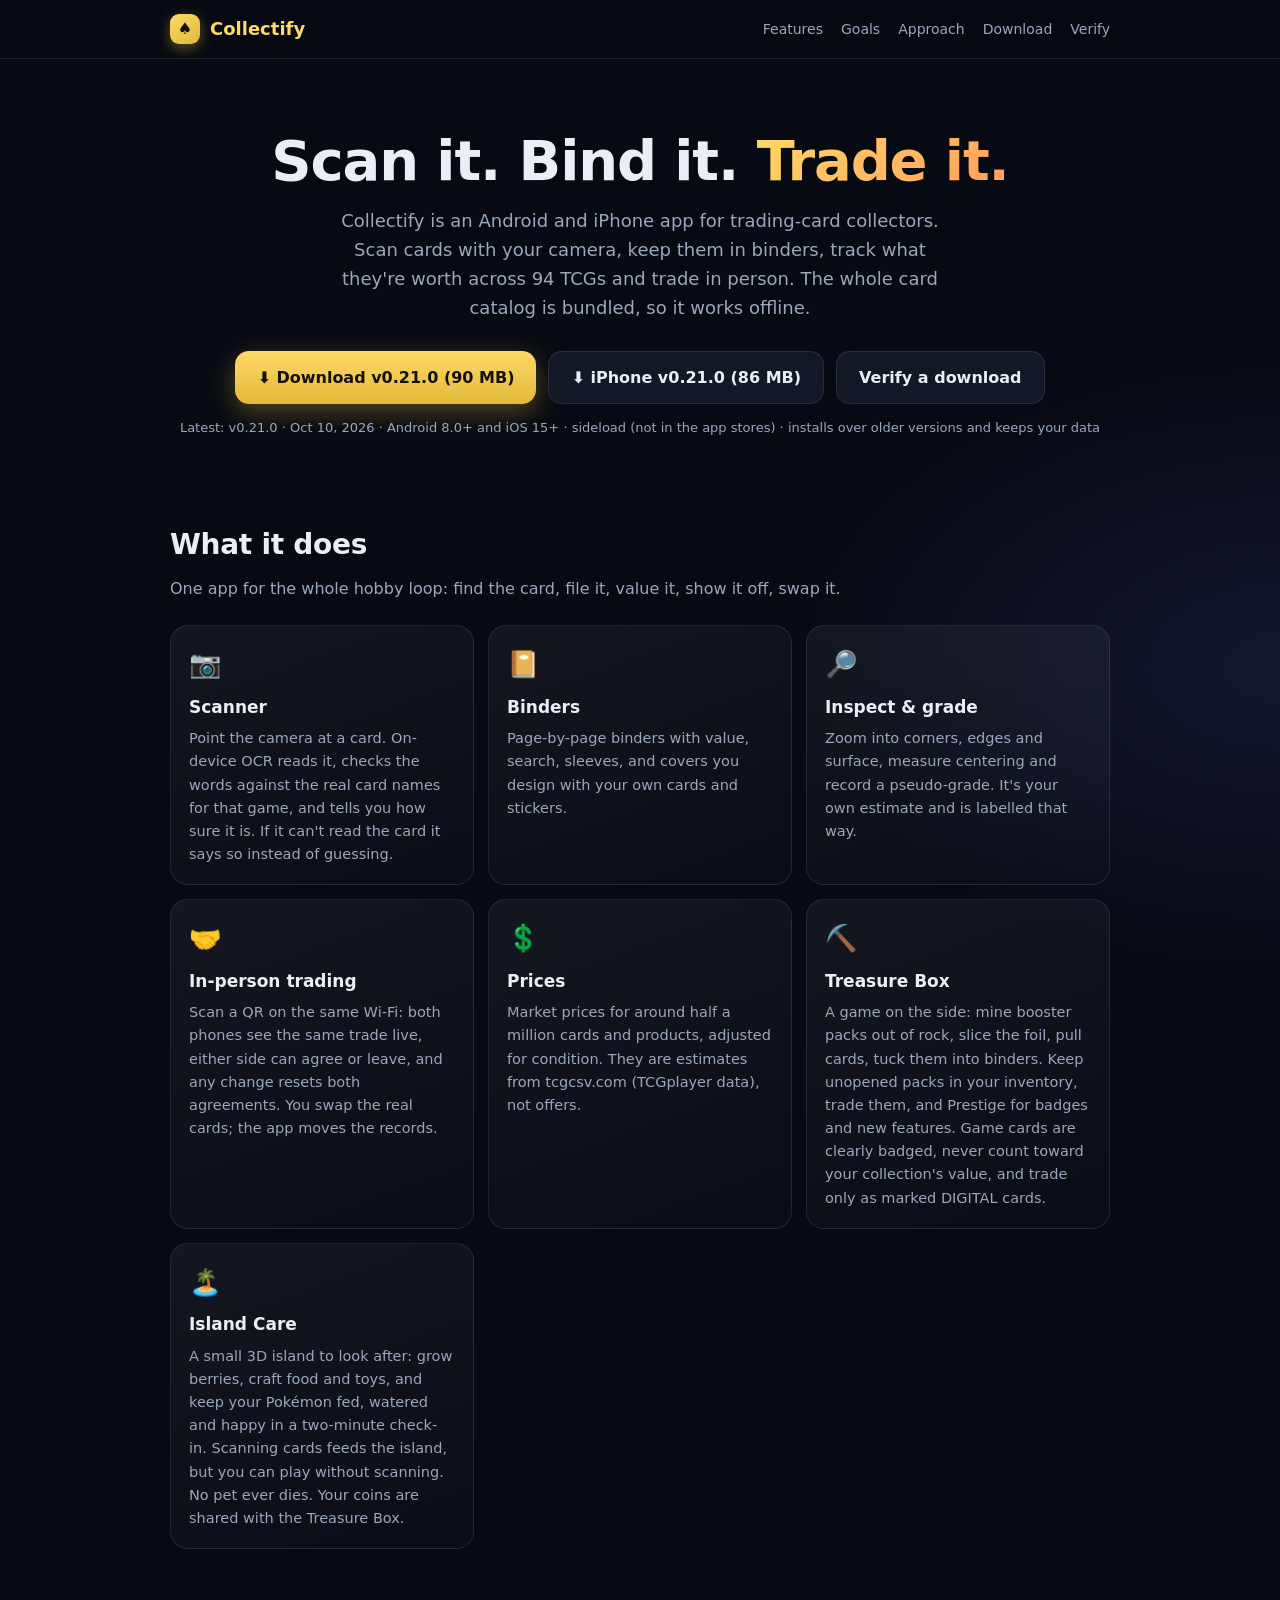
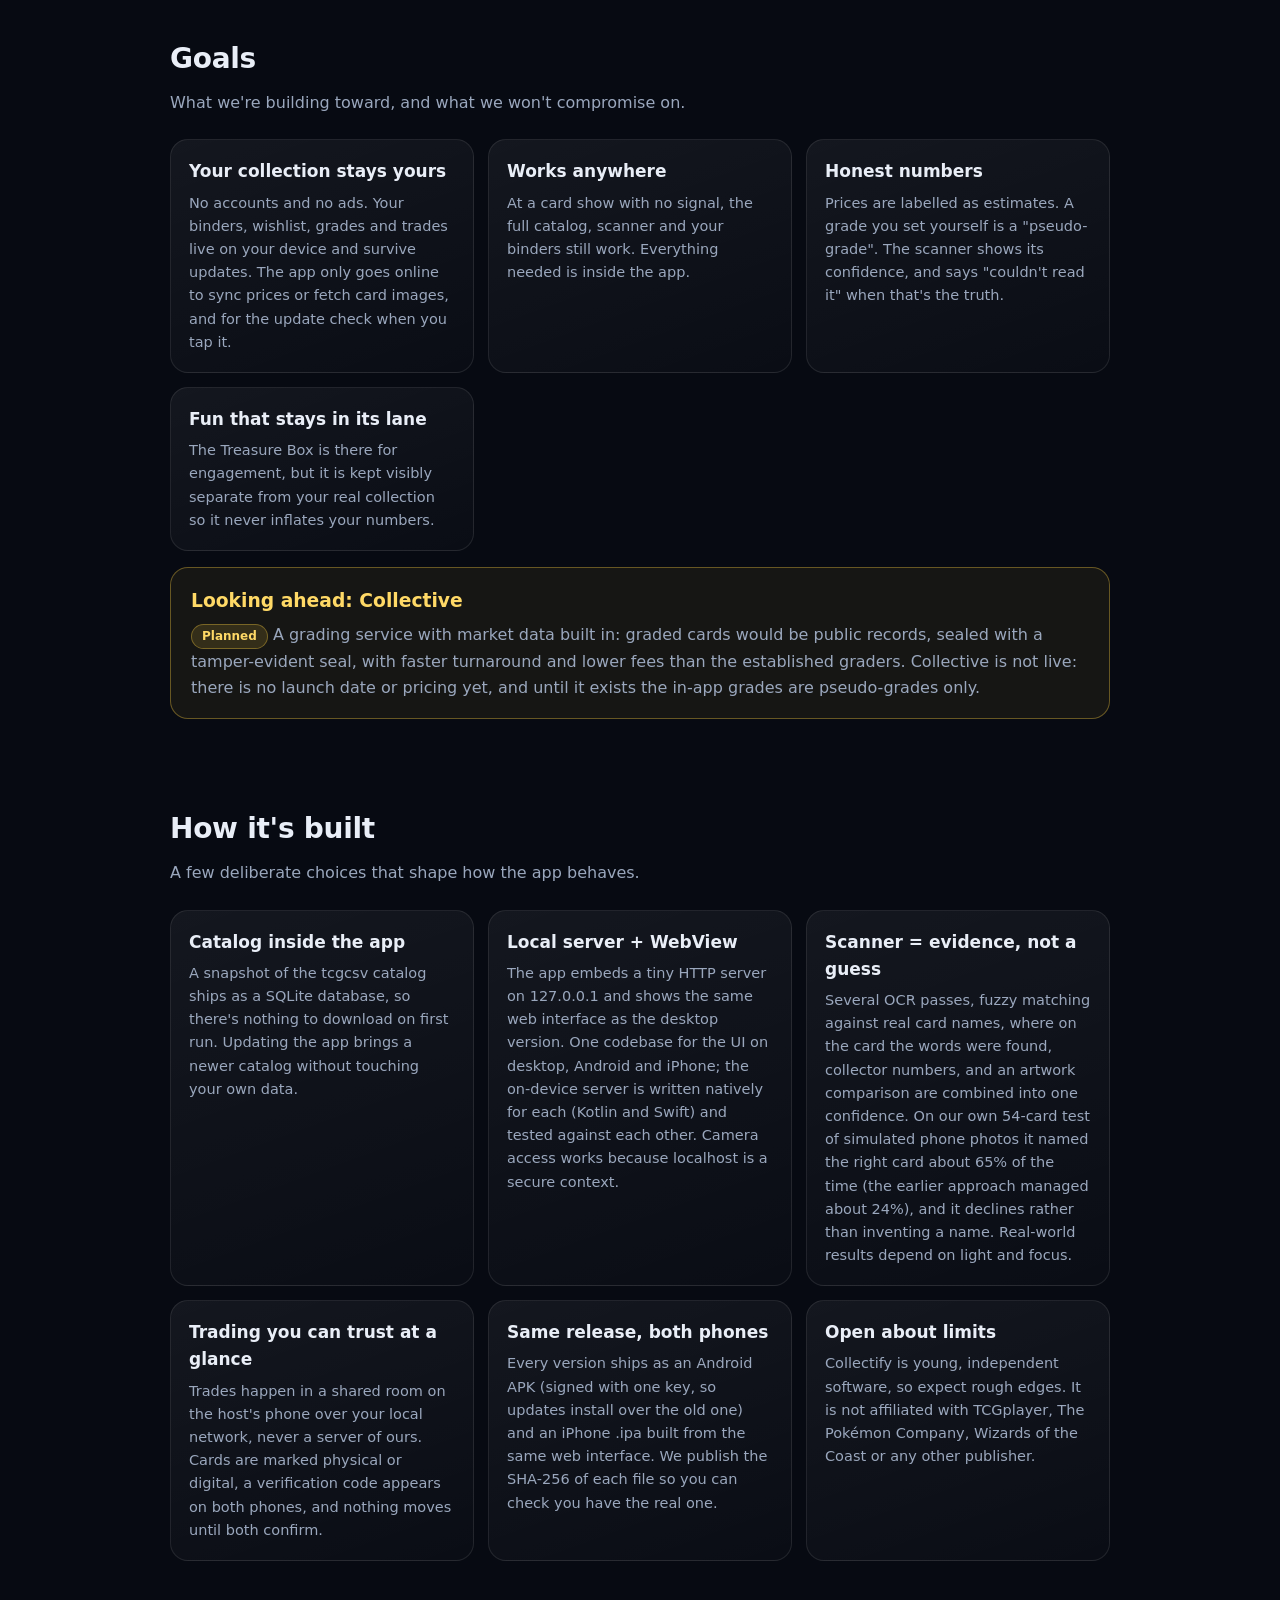
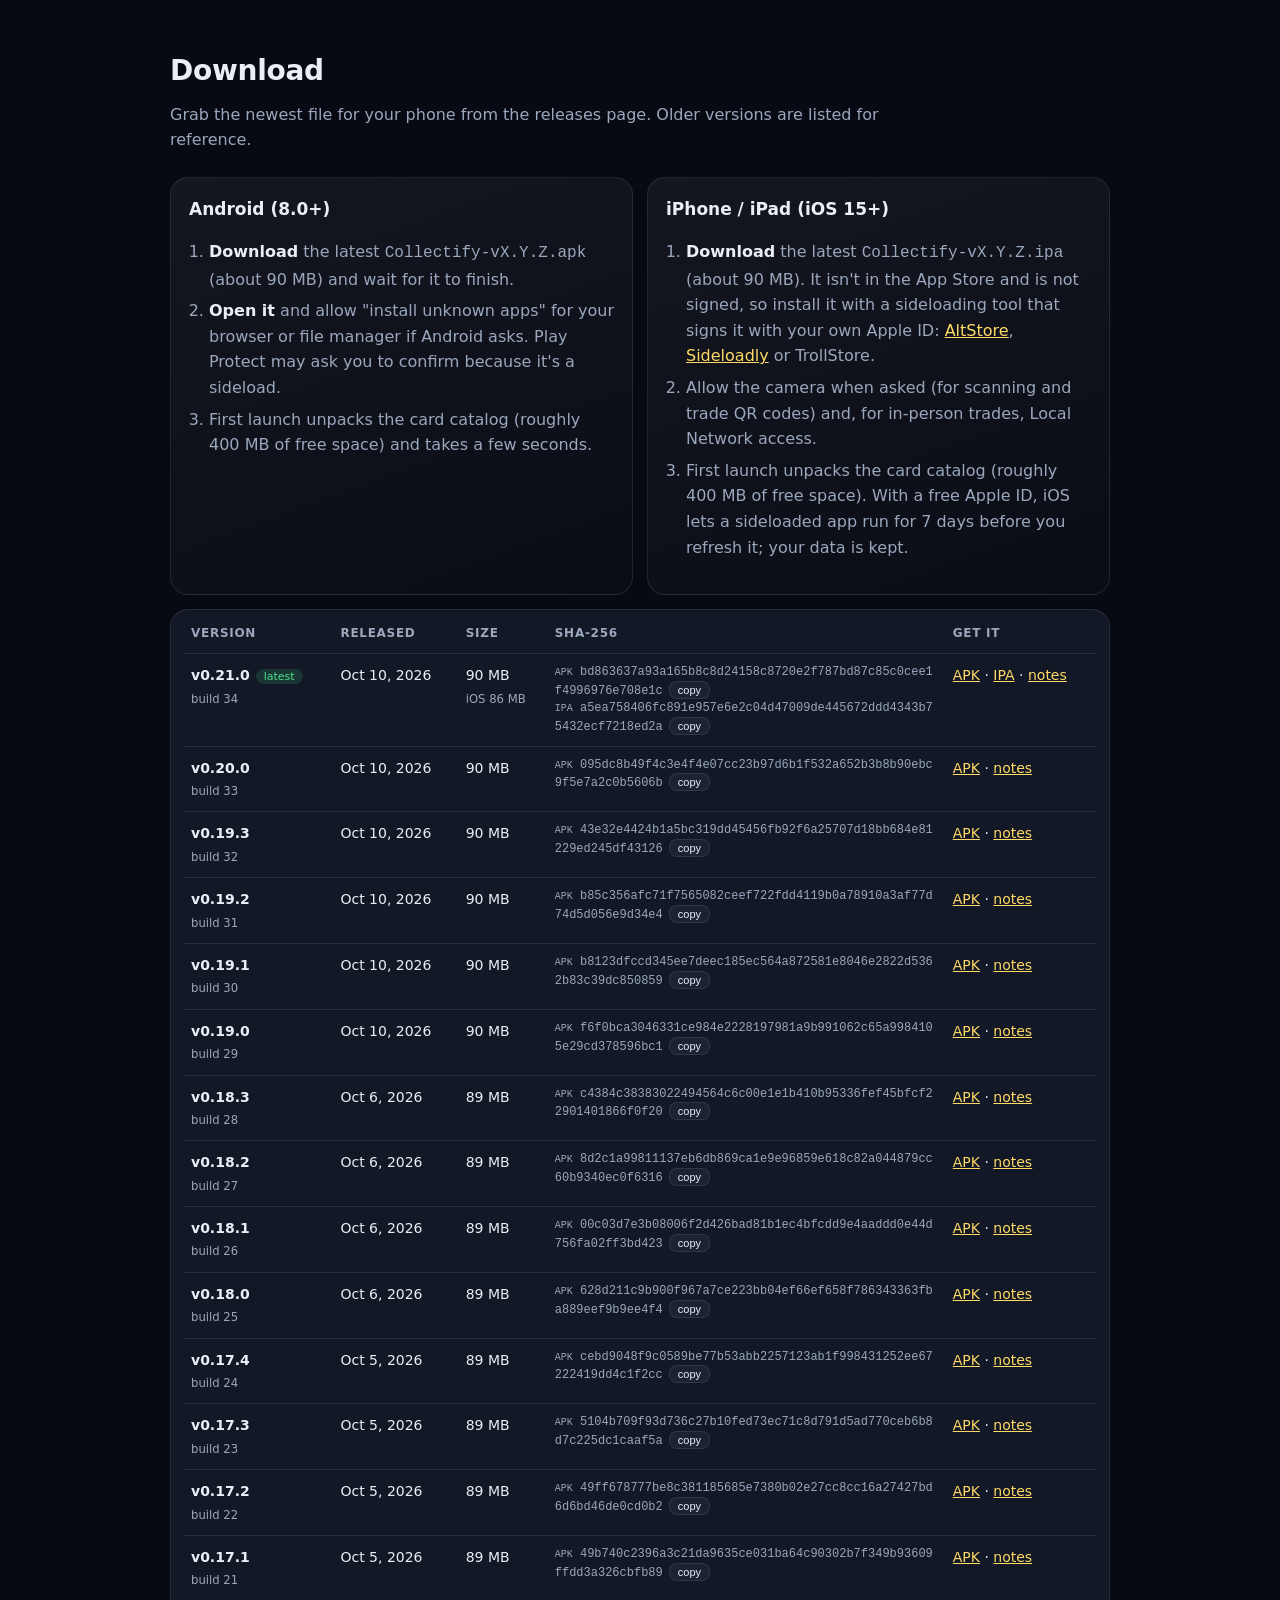
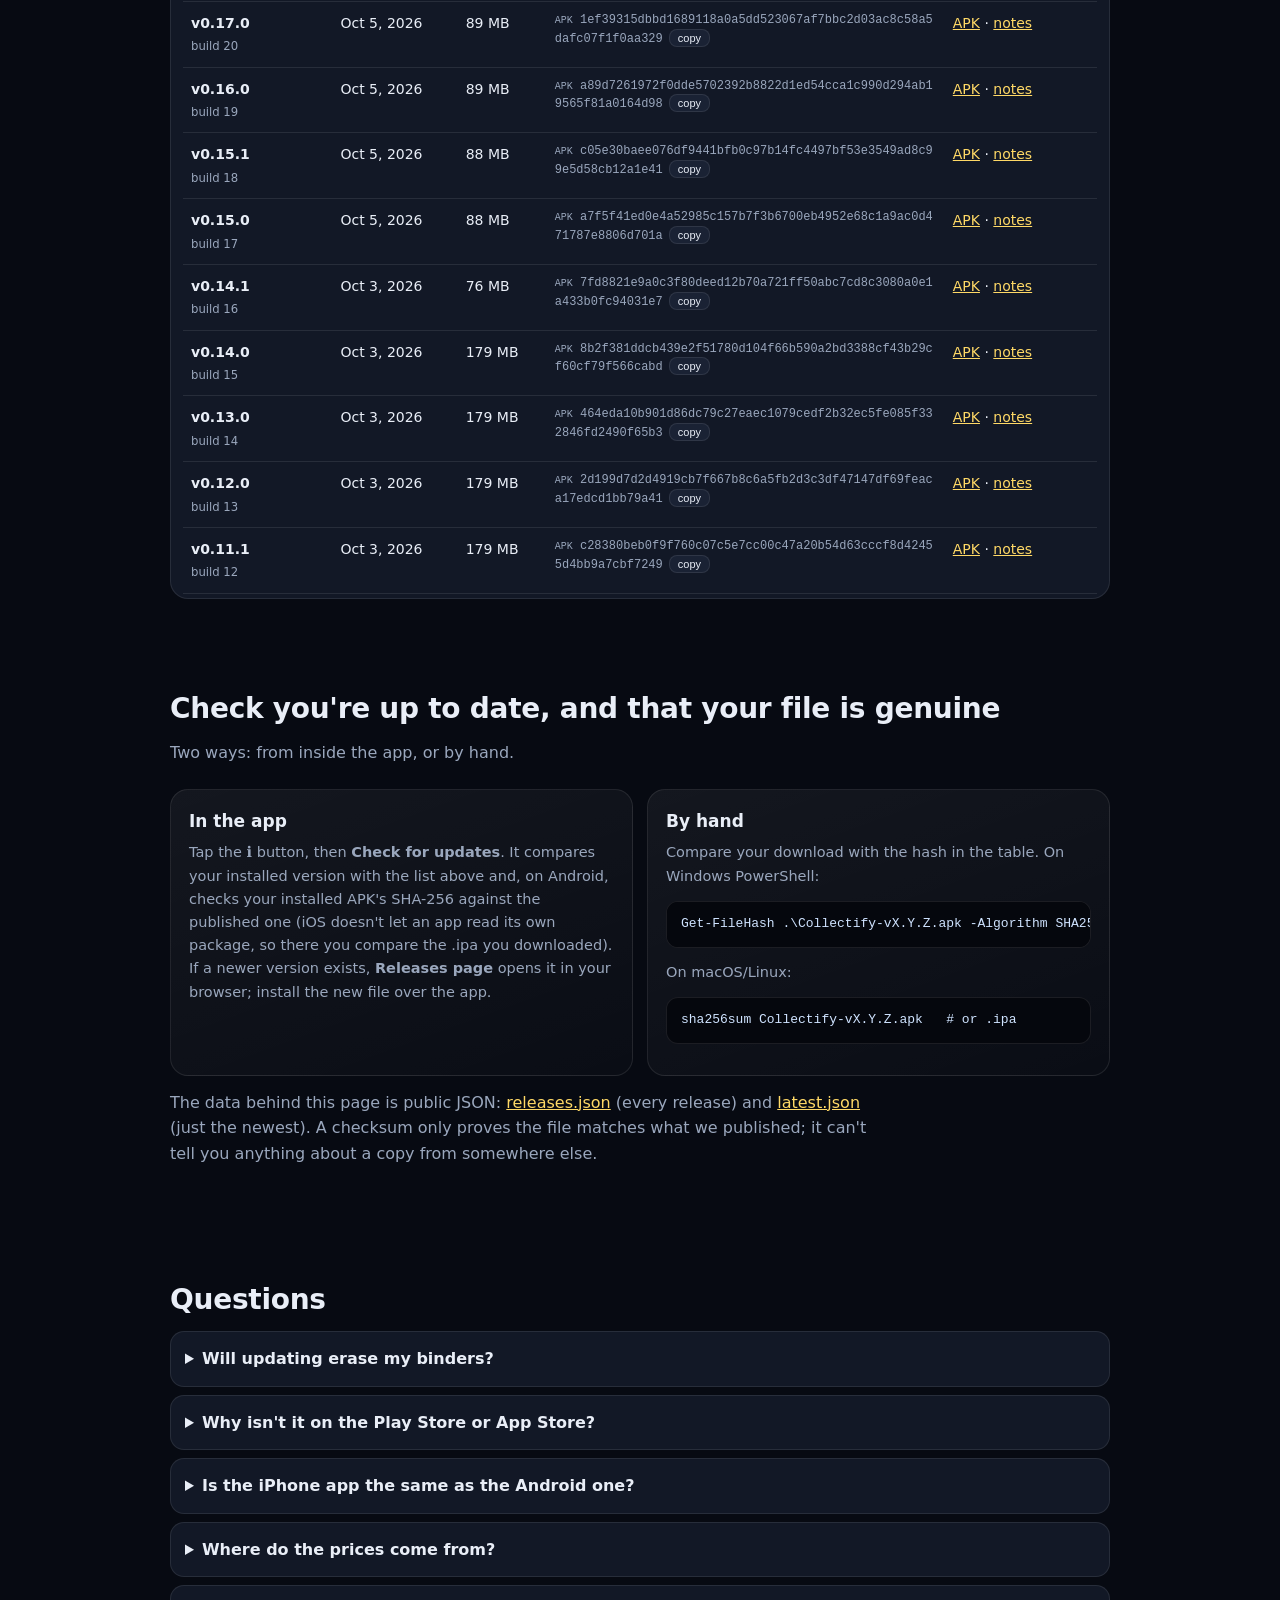
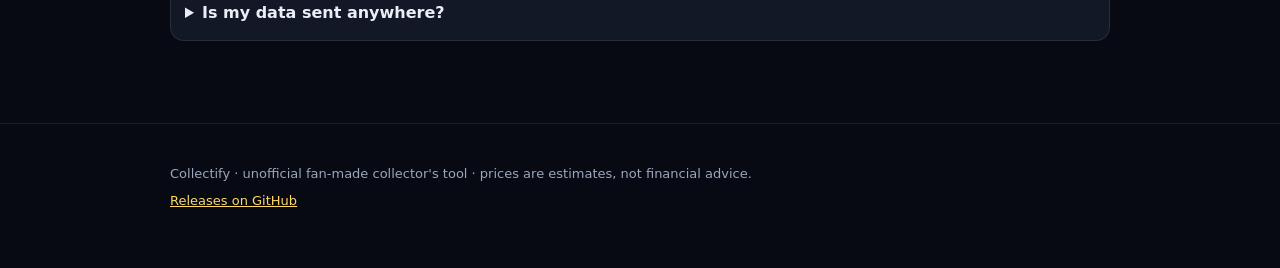
==== commit 420b0bcb: "Site and README for 0.21.0: iPhone builds alongside Android Co-Authored-By: Claude Sonnet 5.5 <norep" ====
--- a/docs/index.html
+++ b/docs/index.html
@@ -4,7 +4,7 @@
 <meta charset="utf-8">
 <meta name="viewport" content="width=device-width, initial-scale=1">
 <title>Collectify - scan, collect and trade your cards</title>
-<meta name="description" content="Collectify is an Android app for trading-card collectors: scan cards, keep binders, track prices across 94 TCGs, trade in person, all with the catalog bundled so it works offline.">
+<meta name="description" content="Collectify is an Android and iPhone app for trading-card collectors: scan cards, keep binders, track prices across 94 TCGs, trade in person, all with the catalog bundled so it works offline.">
 <meta name="theme-color" content="#0b0e16">
 <style>
 :root { --bg: #070a12; --panel: #121826; --panel2: #1a2234; --line: rgba(255,255,255,.09); --text: #e9eef7; --muted: #9aa7bd; --gold: #e2b93b; --gold2: #ffd966; --ok: #4be08a; --bad: #ff7b7b; }
@@ -66,12 +66,13 @@
 <div class="wrap">
   <div class="hero">
     <h1>Scan it. Bind it. <span>Trade it.</span></h1>
-    <p>Collectify is an Android app for trading-card collectors. Scan cards with your camera, keep them in binders, track what they're worth across 94 TCGs and trade in person. The whole card catalog is bundled, so it works offline.</p>
+    <p>Collectify is an Android and iPhone app for trading-card collectors. Scan cards with your camera, keep them in binders, track what they're worth across 94 TCGs and trade in person. The whole card catalog is bundled, so it works offline.</p>
     <div class="btns">
       <a class="btn primary" id="hero-dl" href="https://github.com/unaveragetech/collectify-app/releases">⬇ Download the latest APK</a>
+      <a class="btn" id="hero-dl-ios" href="https://github.com/unaveragetech/collectify-app/releases" style="display:none">⬇ iPhone (.ipa)</a>
       <a class="btn" href="#verify">Verify a download</a>
     </div>
-    <small id="hero-sub">Android 8.0+ · sideload (not on the Play Store) · installs over older versions and keeps your data</small>
+    <small id="hero-sub">Android 8.0+ and iOS 15+ · sideload (not in the app stores) · installs over older versions and keeps your data</small>
   </div>
 
   <section id="features">
@@ -104,25 +105,32 @@
     <h2>How it's built</h2>
     <p class="lead">A few deliberate choices that shape how the app behaves.</p>
     <div class="grid">
-      <div class="card"><h3>Catalog inside the APK</h3><p>A snapshot of the tcgcsv catalog ships as a SQLite database, so there's nothing to download on first run. Updating the app brings a newer catalog without touching your own data.</p></div>
-      <div class="card"><h3>Local server + WebView</h3><p>The app embeds a tiny HTTP server on 127.0.0.1 and shows the same web interface as the desktop version. One codebase for the UI, camera access works because localhost is a secure context.</p></div>
+      <div class="card"><h3>Catalog inside the app</h3><p>A snapshot of the tcgcsv catalog ships as a SQLite database, so there's nothing to download on first run. Updating the app brings a newer catalog without touching your own data.</p></div>
+      <div class="card"><h3>Local server + WebView</h3><p>The app embeds a tiny HTTP server on 127.0.0.1 and shows the same web interface as the desktop version. One codebase for the UI on desktop, Android and iPhone; the on-device server is written natively for each (Kotlin and Swift) and tested against each other. Camera access works because localhost is a secure context.</p></div>
       <div class="card"><h3>Scanner = evidence, not a guess</h3><p>Several OCR passes, fuzzy matching against real card names, where on the card the words were found, collector numbers, and an artwork comparison are combined into one confidence. On our own 54-card test of simulated phone photos it named the right card about 65% of the time (the earlier approach managed about 24%), and it declines rather than inventing a name. Real-world results depend on light and focus.</p></div>
       <div class="card"><h3>Trading you can trust at a glance</h3><p>Trades happen in a shared room on the host's phone over your local network, never a server of ours. Cards are marked physical or digital, a verification code appears on both phones, and nothing moves until both confirm.</p></div>
-      <div class="card"><h3>Signed updates</h3><p>Every release is signed with the same key, so a new version installs over the old one. We publish the SHA-256 of each APK so you can check you have the real file.</p></div>
+      <div class="card"><h3>Same release, both phones</h3><p>Every version ships as an Android APK (signed with one key, so updates install over the old one) and an iPhone .ipa built from the same web interface. We publish the SHA-256 of each file so you can check you have the real one.</p></div>
       <div class="card"><h3>Open about limits</h3><p>Collectify is young, independent software, so expect rough edges. It is not affiliated with TCGplayer, The Pokémon Company, Wizards of the Coast or any other publisher.</p></div>
     </div>
   </section>
 
   <section id="download">
     <h2>Download</h2>
-    <p class="lead">Grab the newest APK from the releases page. Older versions are listed for reference.</p>
-    <ol class="steps">
-      <li><b>Download</b> the latest <code>Collectify-vX.Y.Z.apk</code> (about 90 MB) and wait for it to finish.</li>
-      <li><b>Open it</b> and allow "install unknown apps" for your browser or file manager if Android asks. Play Protect may ask you to confirm because it's a sideload.</li>
-      <li>First launch unpacks the card catalog (roughly 400 MB of free space) and takes a few seconds.</li>
-    </ol>
+    <p class="lead">Grab the newest file for your phone from the releases page. Older versions are listed for reference.</p>
+    <div class="grid">
+      <div class="card"><h3>Android (8.0+)</h3><ol class="steps">
+        <li><b>Download</b> the latest <code>Collectify-vX.Y.Z.apk</code> (about 90 MB) and wait for it to finish.</li>
+        <li><b>Open it</b> and allow "install unknown apps" for your browser or file manager if Android asks. Play Protect may ask you to confirm because it's a sideload.</li>
+        <li>First launch unpacks the card catalog (roughly 400 MB of free space) and takes a few seconds.</li>
+      </ol></div>
+      <div class="card"><h3>iPhone / iPad (iOS 15+)</h3><ol class="steps">
+        <li><b>Download</b> the latest <code>Collectify-vX.Y.Z.ipa</code> (about 90 MB). It isn't in the App Store and is not signed, so install it with a sideloading tool that signs it with your own Apple ID: <a href="https://altstore.io">AltStore</a>, <a href="https://sideloadly.io">Sideloadly</a> or TrollStore.</li>
+        <li>Allow the camera when asked (for scanning and trade QR codes) and, for in-person trades, Local Network access.</li>
+        <li>First launch unpacks the card catalog (roughly 400 MB of free space). With a free Apple ID, iOS lets a sideloaded app run for 7 days before you refresh it; your data is kept.</li>
+      </ol></div>
+    </div>
     <div class="tablewrap" style="margin-top:14px"><table>
-      <thead><tr><th>Version</th><th>Released</th><th>Size</th><th>SHA-256</th><th></th></tr></thead>
+      <thead><tr><th>Version</th><th>Released</th><th>Size</th><th>SHA-256</th><th>Get it</th></tr></thead>
       <tbody id="rel-rows"><tr><td colspan="5" style="color:var(--muted)">Loading releases…</td></tr></tbody>
     </table></div>
   </section>
@@ -131,8 +139,8 @@
     <h2>Check you're up to date, and that your file is genuine</h2>
     <p class="lead">Two ways: from inside the app, or by hand.</p>
     <div class="grid">
-      <div class="card"><h3>In the app</h3><p>Tap the ℹ️ button, then <b>Check for updates</b>. It compares your installed version with the list above and, on Android, checks your installed APK's SHA-256 against the published one. If a newer version exists, <b>Releases page</b> opens it in your browser; install the new file over the app.</p></div>
-      <div class="card"><h3>By hand</h3><p>Compare your download with the hash in the table. On Windows PowerShell:</p><pre>Get-FileHash .\Collectify-vX.Y.Z.apk -Algorithm SHA256</pre><p>On macOS/Linux:</p><pre>sha256sum Collectify-vX.Y.Z.apk</pre></div>
+      <div class="card"><h3>In the app</h3><p>Tap the ℹ️ button, then <b>Check for updates</b>. It compares your installed version with the list above and, on Android, checks your installed APK's SHA-256 against the published one (iOS doesn't let an app read its own package, so there you compare the .ipa you downloaded). If a newer version exists, <b>Releases page</b> opens it in your browser; install the new file over the app.</p></div>
+      <div class="card"><h3>By hand</h3><p>Compare your download with the hash in the table. On Windows PowerShell:</p><pre>Get-FileHash .\Collectify-vX.Y.Z.apk -Algorithm SHA256</pre><p>On macOS/Linux:</p><pre>sha256sum Collectify-vX.Y.Z.apk   # or .ipa</pre></div>
     </div>
     <p class="lead" style="margin-top:14px">The data behind this page is public JSON: <a href="releases.json">releases.json</a> (every release) and <a href="latest.json">latest.json</a> (just the newest). A checksum only proves the file matches what we published; it can't tell you anything about a copy from somewhere else.</p>
   </section>
@@ -140,7 +148,8 @@
   <section>
     <h2>Questions</h2>
     <details><summary>Will updating erase my binders?</summary><p>No. Updates install over the existing app and keep your binders, wishlist, grades, trades and game progress, as long as the file is one of ours (same signing key). If you ever have an older build signed with a different key, you'd have to uninstall it first, which does remove local data.</p></details>
-    <details><summary>Why isn't it on the Play Store?</summary><p>It's distributed as a direct download for now. That's why Android asks you to allow installing it.</p></details>
+    <details><summary>Why isn't it on the Play Store or App Store?</summary><p>It's distributed as a direct download for now. That's why Android asks you to allow installing it, and why the iPhone build has to be installed with a sideloading tool.</p></details>
+    <details><summary>Is the iPhone app the same as the Android one?</summary><p>It's the same web interface, the same on-device catalog and the same features. The server underneath is a Swift port of the Android one, checked against it with tests. The iPhone build is newer and has had less real-device testing, so tell us if something misbehaves.</p></details>
     <details><summary>Where do the prices come from?</summary><p>tcgcsv.com, which republishes TCGplayer's catalog and market prices. Treat them as estimates; condition adjustments are approximate.</p></details>
     <details><summary>Is my data sent anywhere?</summary><p>No account exists, and your collection isn't uploaded. The app contacts tcgcsv.com if you sync prices, the TCGplayer image CDN to show card pictures, and this site when you tap "Check for updates". A live trade talks directly between the two phones on your network.</p></details>
   </section>
@@ -160,14 +169,16 @@
   if (!list.length) throw new Error("none");
   const rows = list.map((r, i) => `<tr>
     <td><b>v${r.version}</b>${i === 0 ? '<span class="tag">latest</span>' : ""}<br><small style="color:var(--muted)">build ${r.versionCode ?? "?"}</small></td>
-    <td>${r.date ? fmtDate(r.date) : ""}</td><td>${fmtSize(r.size)}</td>
-    <td class="hash">${r.sha256}<button class="copy" data-h="${r.sha256}">copy</button></td>
-    <td><a href="${r.download}">APK</a> · <a href="${r.url}">notes</a></td></tr>`).join("");
+    <td>${r.date ? fmtDate(r.date) : ""}</td><td>${fmtSize(r.size)}${r.ipa ? `<br><small style="color:var(--muted)">iOS ${fmtSize(r.ipaSize)}</small>` : ""}</td>
+    <td class="hash"><small style="color:var(--muted)">APK</small> ${r.sha256}<button class="copy" data-h="${r.sha256}">copy</button>${r.ipa && r.ipaSha256 ? `<br><small style="color:var(--muted)">IPA</small> ${r.ipaSha256}<button class="copy" data-h="${r.ipaSha256}">copy</button>` : ""}</td>
+    <td><a href="${r.download}">APK</a>${r.ipa ? ` · <a href="${r.ipaDownload}">IPA</a>` : ""} · <a href="${r.url}">notes</a></td></tr>`).join("");
   document.getElementById("rel-rows").innerHTML = rows;
   const l = list[0];
   const dl = document.getElementById("hero-dl");
   dl.href = l.download; dl.textContent = `⬇ Download v${l.version} (${fmtSize(l.size)})`;
-  document.getElementById("hero-sub").textContent = `Latest: v${l.version}${l.date ? " · " + fmtDate(l.date) : ""} · Android 8.0+ · sideload (not on the Play Store) · installs over older versions and keeps your data`;
+  const ios = document.getElementById("hero-dl-ios");
+  if (l.ipa) { ios.href = l.ipaDownload; ios.textContent = `⬇ iPhone v${l.version} (${fmtSize(l.ipaSize)})`; ios.style.display = ""; }
+  document.getElementById("hero-sub").textContent = `Latest: v${l.version}${l.date ? " · " + fmtDate(l.date) : ""} · Android 8.0+${l.ipa ? " and iOS 15+" : ""} · sideload (not in the app stores) · installs over older versions and keeps your data`;
   document.querySelectorAll("button.copy").forEach((b) => b.addEventListener("click", () => { navigator.clipboard && navigator.clipboard.writeText(b.dataset.h); b.textContent = "copied"; setTimeout(() => (b.textContent = "copy"), 1200); }));
 }).catch(() => { document.getElementById("rel-rows").innerHTML = '<tr><td colspan="5">Couldn\'t load the list. See the <a href="https://github.com/unaveragetech/collectify-app/releases">releases page</a>.</td></tr>'; });
 </script>
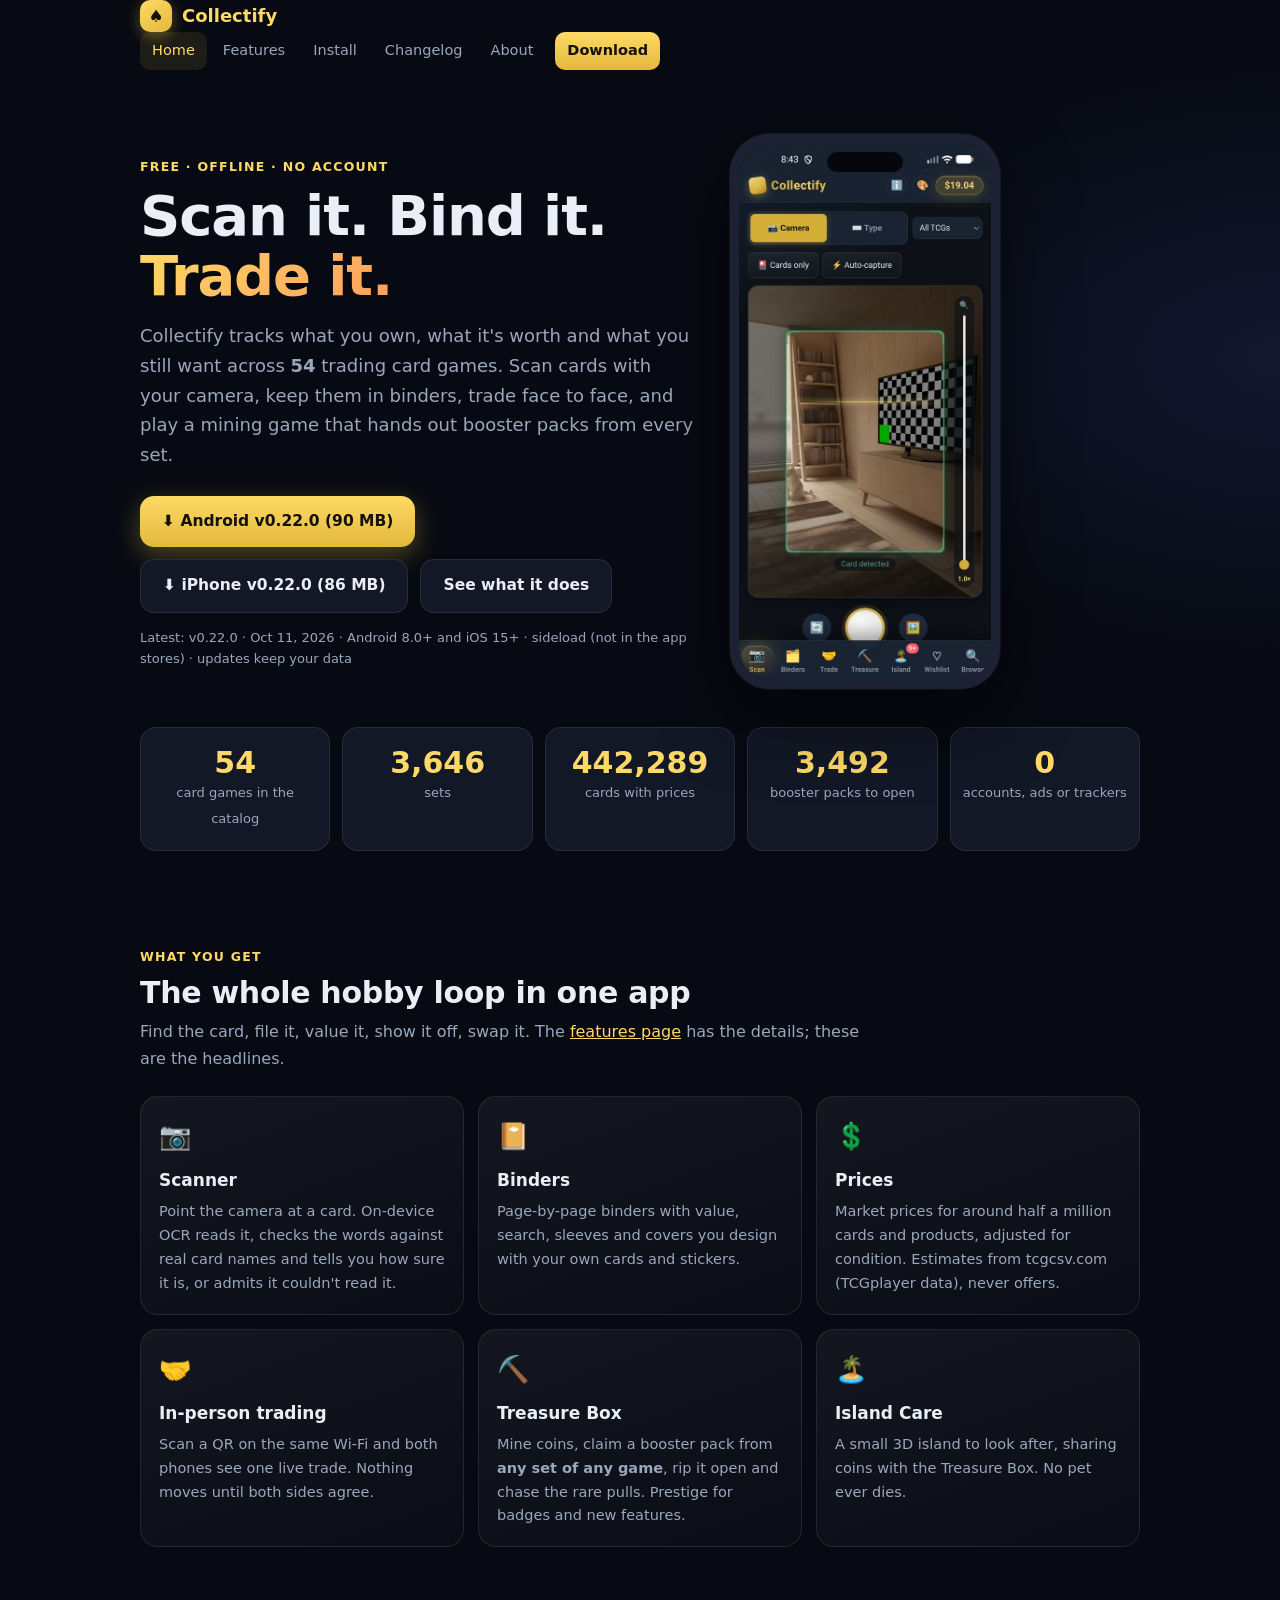
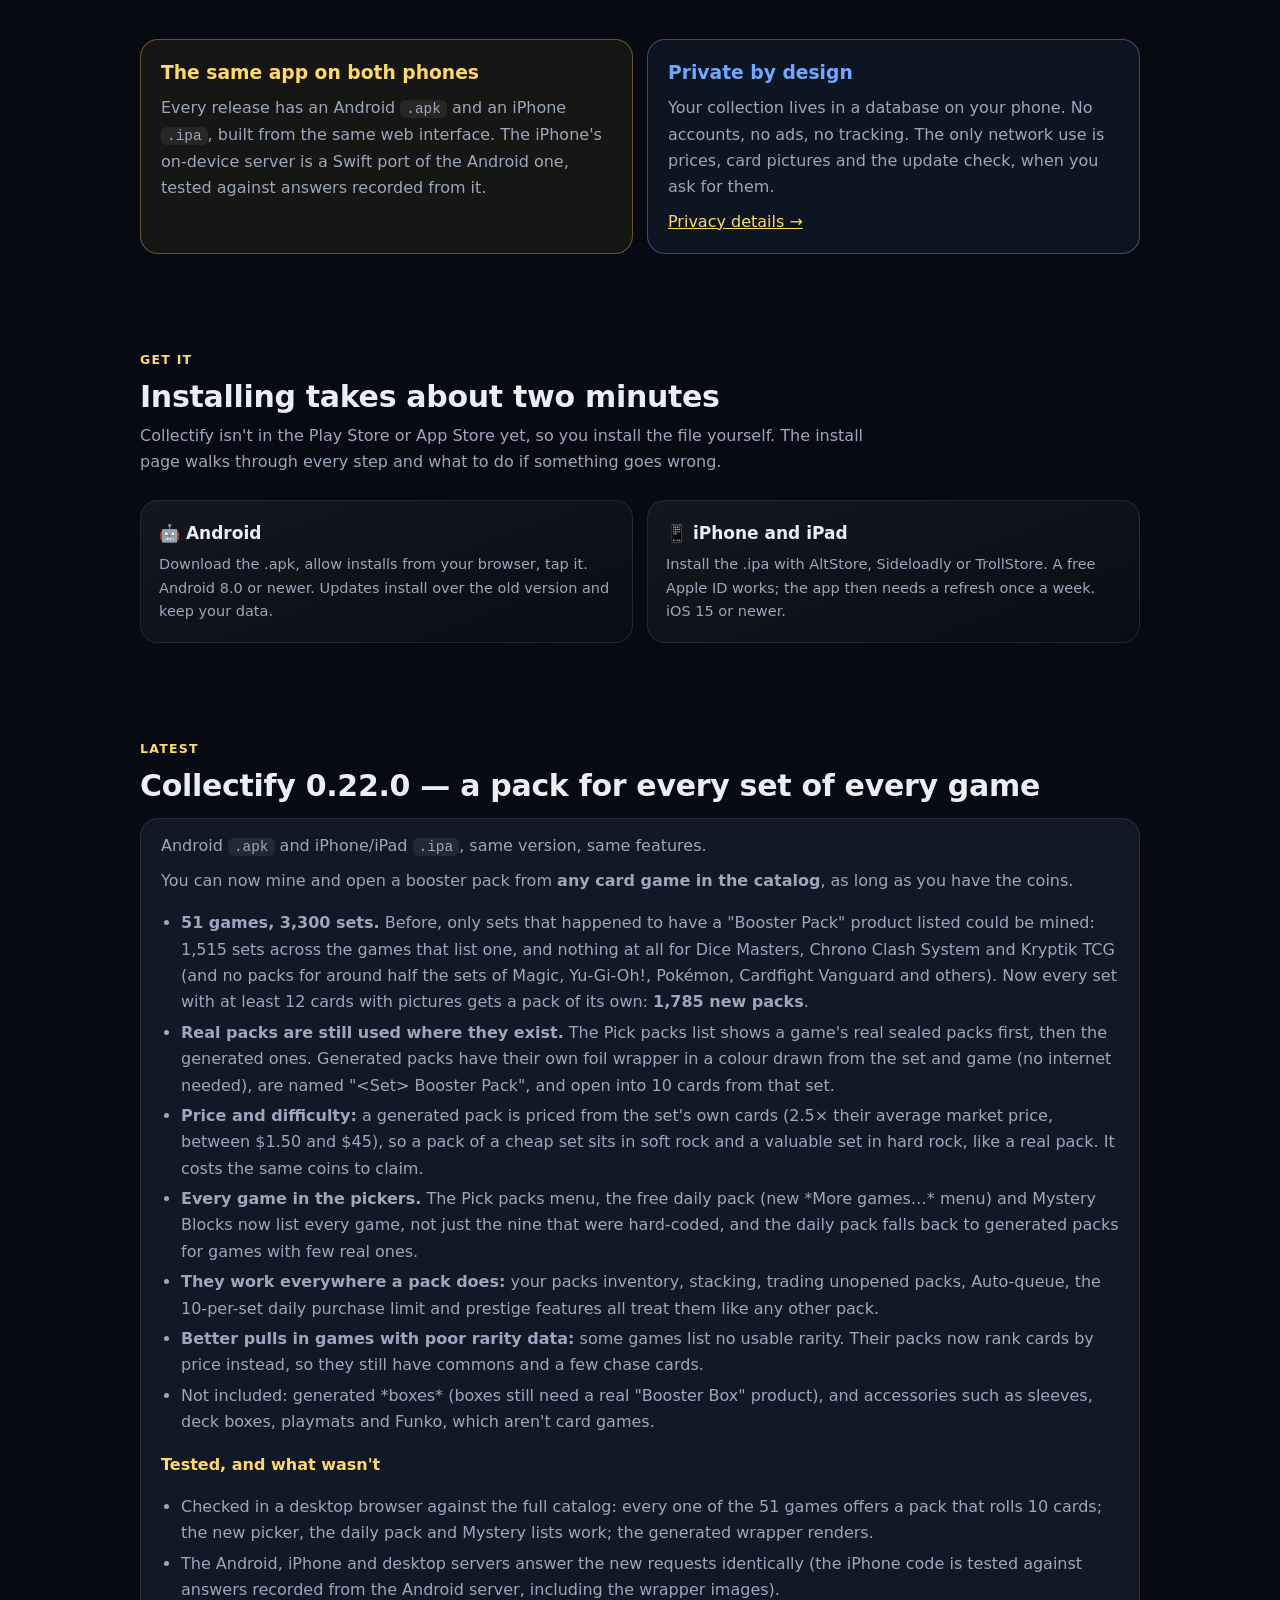
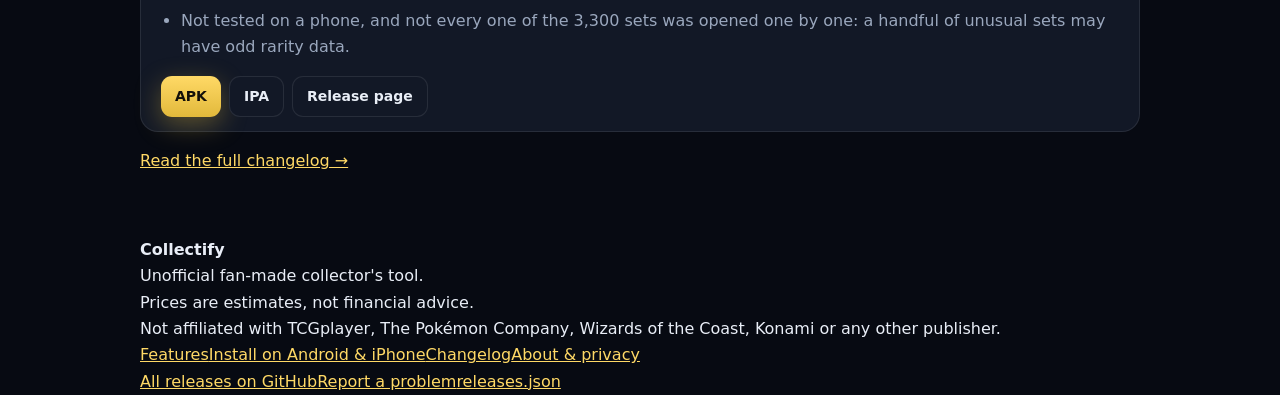
==== commit a043c0ef: "0.23.0: unnumbered-card packs, safer pack opener, catalog v12, website overhaul, install guide Co-Au" ====
--- a/docs/index.html
+++ b/docs/index.html
@@ -4,183 +4,107 @@
 <meta charset="utf-8">
 <meta name="viewport" content="width=device-width, initial-scale=1">
 <title>Collectify - scan, collect and trade your cards</title>
-<meta name="description" content="Collectify is an Android and iPhone app for trading-card collectors: scan cards, keep binders, track prices across 94 TCGs, trade in person, all with the catalog bundled so it works offline.">
-<meta name="theme-color" content="#0b0e16">
-<style>
-:root { --bg: #070a12; --panel: #121826; --panel2: #1a2234; --line: rgba(255,255,255,.09); --text: #e9eef7; --muted: #9aa7bd; --gold: #e2b93b; --gold2: #ffd966; --ok: #4be08a; --bad: #ff7b7b; }
-* { box-sizing: border-box; }
-html { scroll-behavior: smooth; }
-body { margin: 0; background: radial-gradient(900px 500px at 15% -10%, rgba(226,185,59,.13), transparent 60%), radial-gradient(800px 500px at 100% 10%, rgba(100,120,255,.12), transparent 60%), var(--bg); color: var(--text); font: 16px/1.6 system-ui, -apple-system, "Segoe UI", Roboto, sans-serif; -webkit-font-smoothing: antialiased; }
-a { color: var(--gold2); }
-.wrap { max-width: 980px; margin: 0 auto; padding: 0 20px; }
-header.top { position: sticky; top: 0; z-index: 10; backdrop-filter: blur(14px); background: rgba(7,10,18,.72); border-bottom: 1px solid var(--line); }
-header.top .wrap { display: flex; align-items: center; justify-content: space-between; height: 58px; }
-.brand { display: flex; align-items: center; gap: 10px; font-weight: 800; font-size: 18px; color: var(--gold2); text-decoration: none; }
-.mark { width: 30px; height: 30px; border-radius: 9px; background: linear-gradient(145deg, var(--gold2), var(--gold)); display: grid; place-items: center; color: #14100a; font-size: 16px; box-shadow: 0 4px 14px rgba(226,185,59,.4); }
-nav a { margin-left: 18px; font-size: 14px; color: var(--muted); text-decoration: none; }
-nav a:hover { color: var(--text); }
-.hero { padding: 72px 0 40px; text-align: center; }
-.hero h1 { font-size: clamp(34px, 6vw, 56px); line-height: 1.08; margin: 0 0 16px; letter-spacing: -.02em; }
-.hero h1 span { background: linear-gradient(135deg, var(--gold2), #ff9d5c); -webkit-background-clip: text; background-clip: text; color: transparent; }
-.hero p { max-width: 640px; margin: 0 auto 28px; color: var(--muted); font-size: 18px; }
-.btns { display: flex; gap: 12px; justify-content: center; flex-wrap: wrap; }
-.btn { display: inline-flex; align-items: center; gap: 8px; padding: 13px 22px; border-radius: 14px; font-weight: 700; text-decoration: none; border: 1px solid var(--line); color: var(--text); background: var(--panel); transition: transform .15s, box-shadow .2s; }
-.btn:hover { transform: translateY(-2px); }
-.btn.primary { background: linear-gradient(180deg, var(--gold2), var(--gold)); color: #14100a; border: 0; box-shadow: 0 8px 26px rgba(226,185,59,.35); }
-.hero small { display: block; margin-top: 14px; color: var(--muted); font-size: 13px; }
-section { padding: 44px 0; }
-h2 { font-size: 28px; margin: 0 0 8px; letter-spacing: -.01em; }
-.lead { color: var(--muted); max-width: 720px; margin: 0 0 24px; }
-.grid { display: grid; grid-template-columns: repeat(auto-fit, minmax(250px, 1fr)); gap: 14px; }
-.card { background: linear-gradient(160deg, rgba(255,255,255,.055), rgba(255,255,255,.015)); border: 1px solid var(--line); border-radius: 18px; padding: 18px; }
-.card h3 { margin: 0 0 6px; font-size: 17px; }
-.card p { margin: 0; color: var(--muted); font-size: 14.5px; }
-.card .ic { font-size: 26px; margin-bottom: 8px; }
-.pill { display: inline-block; font-size: 12px; font-weight: 700; padding: 2px 10px; border-radius: 99px; background: rgba(226,185,59,.15); color: var(--gold2); border: 1px solid rgba(226,185,59,.4); }
-ol.steps { padding-left: 20px; color: var(--muted); } ol.steps li { margin: 6px 0; } ol.steps b { color: var(--text); }
-.callout { border: 1px solid rgba(226,185,59,.4); background: rgba(226,185,59,.07); border-radius: 18px; padding: 18px 20px; }
-.callout h3 { margin: 0 0 6px; color: var(--gold2); }
-.callout p { margin: 0; color: var(--muted); }
-table { width: 100%; border-collapse: collapse; font-size: 14px; }
-th, td { text-align: left; padding: 10px 8px; border-bottom: 1px solid var(--line); vertical-align: top; }
-th { color: var(--muted); font-weight: 600; font-size: 12px; text-transform: uppercase; letter-spacing: .06em; }
-td.hash { font: 12px/1.4 ui-monospace, SFMono-Regular, Menlo, Consolas, monospace; word-break: break-all; color: var(--muted); max-width: 340px; }
-.tablewrap { overflow-x: auto; border: 1px solid var(--line); border-radius: 18px; padding: 4px 12px; background: var(--panel); }
-button.copy { margin-left: 6px; background: var(--panel2); color: var(--text); border: 1px solid var(--line); border-radius: 8px; padding: 2px 8px; font-size: 11px; cursor: pointer; }
-pre { background: #05070d; border: 1px solid var(--line); border-radius: 12px; padding: 12px 14px; overflow-x: auto; font-size: 13px; color: #cfe3ff; }
-details { border: 1px solid var(--line); border-radius: 14px; padding: 4px 14px; margin: 8px 0; background: var(--panel); }
-summary { cursor: pointer; padding: 10px 0; font-weight: 600; }
-details p { color: var(--muted); margin: 0 0 12px; }
-footer { padding: 40px 0 60px; color: var(--muted); font-size: 13px; border-top: 1px solid var(--line); margin-top: 30px; }
-.ok { color: var(--ok); } .tag { font-size: 11px; background: rgba(75,224,138,.14); color: var(--ok); border-radius: 99px; padding: 1px 8px; margin-left: 6px; }
-@media (max-width: 600px) { nav { display: none; } .hero { padding-top: 48px; } }
-</style>
+<meta name="description" content="Collectify is a free Android and iPhone app for trading-card collectors: scan cards, keep binders, track prices across dozens of TCGs, trade in person and play a mining game. The whole catalog is bundled, so it works offline.">
+<meta name="theme-color" content="#070a12">
+<link rel="stylesheet" href="site.css">
 </head>
 <body>
-<header class="top"><div class="wrap">
-  <a class="brand" href="#top"><span class="mark">♠</span> Collectify</a>
-  <nav><a href="#features">Features</a><a href="#goals">Goals</a><a href="#approach">Approach</a><a href="#download">Download</a><a href="#verify">Verify</a></nav>
-</div></header>
-
-<main id="top">
+<div id="site-header"></div>
+<main>
 <div class="wrap">
   <div class="hero">
-    <h1>Scan it. Bind it. <span>Trade it.</span></h1>
-    <p>Collectify is an Android and iPhone app for trading-card collectors. Scan cards with your camera, keep them in binders, track what they're worth across 94 TCGs and trade in person. The whole card catalog is bundled, so it works offline.</p>
-    <div class="btns">
-      <a class="btn primary" id="hero-dl" href="https://github.com/unaveragetech/collectify-app/releases">⬇ Download the latest APK</a>
-      <a class="btn" id="hero-dl-ios" href="https://github.com/unaveragetech/collectify-app/releases" style="display:none">⬇ iPhone (.ipa)</a>
-      <a class="btn" href="#verify">Verify a download</a>
+    <div>
+      <span class="kicker">Free · offline · no account</span>
+      <h1>Scan it. Bind it. <span>Trade it.</span></h1>
+      <p class="lead">Collectify tracks what you own, what it's worth and what you still want across <b class="n-games">54</b> trading card games. Scan cards with your camera, keep them in binders, trade face to face, and play a mining game that hands out booster packs from every set.</p>
+      <div class="btns">
+        <a class="btn primary" id="dl-apk" href="install.html#android">⬇ Android (.apk)</a>
+        <a class="btn" id="dl-ios" href="install.html#iphone">⬇ iPhone (.ipa)</a>
+        <a class="btn" href="features.html">See what it does</a>
+      </div>
+      <small id="hero-sub">Android 8.0+ and iOS 15+ · sideload (not in the app stores) · updates keep your data</small>
     </div>
-    <small id="hero-sub">Android 8.0+ and iOS 15+ · sideload (not in the app stores) · installs over older versions and keeps your data</small>
+    <div class="phone" id="phone"><div class="ph-empty">♠</div></div>
   </div>
 
-  <section id="features">
-    <h2>What it does</h2>
-    <p class="lead">One app for the whole hobby loop: find the card, file it, value it, show it off, swap it.</p>
-    <div class="grid">
-      <div class="card"><div class="ic">📷</div><h3>Scanner</h3><p>Point the camera at a card. On-device OCR reads it, checks the words against the real card names for that game, and tells you how sure it is. If it can't read the card it says so instead of guessing.</p></div>
-      <div class="card"><div class="ic">📔</div><h3>Binders</h3><p>Page-by-page binders with value, search, sleeves, and covers you design with your own cards and stickers.</p></div>
-      <div class="card"><div class="ic">🔎</div><h3>Inspect &amp; grade</h3><p>Zoom into corners, edges and surface, measure centering and record a pseudo-grade. It's your own estimate and is labelled that way.</p></div>
-      <div class="card"><div class="ic">🤝</div><h3>In-person trading</h3><p>Scan a QR on the same Wi-Fi: both phones see the same trade live, either side can agree or leave, and any change resets both agreements. You swap the real cards; the app moves the records.</p></div>
-      <div class="card"><div class="ic">💲</div><h3>Prices</h3><p>Market prices for around half a million cards and products, adjusted for condition. They are estimates from tcgcsv.com (TCGplayer data), not offers.</p></div>
-      <div class="card"><div class="ic">⛏️</div><h3>Treasure Box</h3><p>A game on the side: mine booster packs out of rock, slice the foil, pull cards, tuck them into binders. Keep unopened packs in your inventory, trade them, and Prestige for badges and new features. Game cards are clearly badged, never count toward your collection's value, and trade only as marked DIGITAL cards.</p></div>
-      <div class="card"><div class="ic">🏝️</div><h3>Island Care</h3><p>A small 3D island to look after: grow berries, craft food and toys, and keep your Pokémon fed, watered and happy in a two-minute check-in. Scanning cards feeds the island, but you can play without scanning. No pet ever dies. Your coins are shared with the Treasure Box.</p></div>
+  <section style="padding-top:10px">
+    <div class="stats">
+      <div class="stat"><b class="n-games">54</b><span>card games in the catalog</span></div>
+      <div class="stat"><b id="s-sets">3,600+</b><span>sets</span></div>
+      <div class="stat"><b id="s-cards">440,000+</b><span>cards with prices</span></div>
+      <div class="stat"><b id="s-packs">3,454</b><span>booster packs to open</span></div>
+      <div class="stat"><b>0</b><span>accounts, ads or trackers</span></div>
     </div>
   </section>
 
-  <section id="goals">
-    <h2>Goals</h2>
-    <p class="lead">What we're building toward, and what we won't compromise on.</p>
+  <section>
+    <span class="kicker">What you get</span>
+    <h2>The whole hobby loop in one app</h2>
+    <p class="lead">Find the card, file it, value it, show it off, swap it. The <a href="features.html">features page</a> has the details; these are the headlines.</p>
     <div class="grid">
-      <div class="card"><h3>Your collection stays yours</h3><p>No accounts and no ads. Your binders, wishlist, grades and trades live on your device and survive updates. The app only goes online to sync prices or fetch card images, and for the update check when you tap it.</p></div>
-      <div class="card"><h3>Works anywhere</h3><p>At a card show with no signal, the full catalog, scanner and your binders still work. Everything needed is inside the app.</p></div>
-      <div class="card"><h3>Honest numbers</h3><p>Prices are labelled as estimates. A grade you set yourself is a "pseudo-grade". The scanner shows its confidence, and says "couldn't read it" when that's the truth.</p></div>
-      <div class="card"><h3>Fun that stays in its lane</h3><p>The Treasure Box is there for engagement, but it is kept visibly separate from your real collection so it never inflates your numbers.</p></div>
-    </div>
-    <div class="callout" style="margin-top:16px"><h3>Looking ahead: Collective</h3><p><span class="pill">Planned</span> A grading service with market data built in: graded cards would be public records, sealed with a tamper-evident seal, with faster turnaround and lower fees than the established graders. Collective is not live: there is no launch date or pricing yet, and until it exists the in-app grades are pseudo-grades only.</p></div>
-  </section>
-
-  <section id="approach">
-    <h2>How it's built</h2>
-    <p class="lead">A few deliberate choices that shape how the app behaves.</p>
-    <div class="grid">
-      <div class="card"><h3>Catalog inside the app</h3><p>A snapshot of the tcgcsv catalog ships as a SQLite database, so there's nothing to download on first run. Updating the app brings a newer catalog without touching your own data.</p></div>
-      <div class="card"><h3>Local server + WebView</h3><p>The app embeds a tiny HTTP server on 127.0.0.1 and shows the same web interface as the desktop version. One codebase for the UI on desktop, Android and iPhone; the on-device server is written natively for each (Kotlin and Swift) and tested against each other. Camera access works because localhost is a secure context.</p></div>
-      <div class="card"><h3>Scanner = evidence, not a guess</h3><p>Several OCR passes, fuzzy matching against real card names, where on the card the words were found, collector numbers, and an artwork comparison are combined into one confidence. On our own 54-card test of simulated phone photos it named the right card about 65% of the time (the earlier approach managed about 24%), and it declines rather than inventing a name. Real-world results depend on light and focus.</p></div>
-      <div class="card"><h3>Trading you can trust at a glance</h3><p>Trades happen in a shared room on the host's phone over your local network, never a server of ours. Cards are marked physical or digital, a verification code appears on both phones, and nothing moves until both confirm.</p></div>
-      <div class="card"><h3>Same release, both phones</h3><p>Every version ships as an Android APK (signed with one key, so updates install over the old one) and an iPhone .ipa built from the same web interface. We publish the SHA-256 of each file so you can check you have the real one.</p></div>
-      <div class="card"><h3>Open about limits</h3><p>Collectify is young, independent software, so expect rough edges. It is not affiliated with TCGplayer, The Pokémon Company, Wizards of the Coast or any other publisher.</p></div>
+      <div class="card"><div class="ic">📷</div><h3>Scanner</h3><p>Point the camera at a card. On-device OCR reads it, checks the words against real card names and tells you how sure it is, or admits it couldn't read it.</p></div>
+      <div class="card"><div class="ic">📔</div><h3>Binders</h3><p>Page-by-page binders with value, search, sleeves and covers you design with your own cards and stickers.</p></div>
+      <div class="card"><div class="ic">💲</div><h3>Prices</h3><p>Market prices for around half a million cards and products, adjusted for condition. Estimates from tcgcsv.com (TCGplayer data), never offers.</p></div>
+      <div class="card"><div class="ic">🤝</div><h3>In-person trading</h3><p>Scan a QR on the same Wi-Fi and both phones see one live trade. Nothing moves until both sides agree.</p></div>
+      <div class="card"><div class="ic">⛏️</div><h3>Treasure Box</h3><p>Mine coins, claim a booster pack from <b>any set of any game</b>, rip it open and chase the rare pulls. Prestige for badges and new features.</p></div>
+      <div class="card"><div class="ic">🏝️</div><h3>Island Care</h3><p>A small 3D island to look after, sharing coins with the Treasure Box. No pet ever dies.</p></div>
     </div>
   </section>
 
-  <section id="download">
-    <h2>Download</h2>
-    <p class="lead">Grab the newest file for your phone from the releases page. Older versions are listed for reference.</p>
-    <div class="grid">
-      <div class="card"><h3>Android (8.0+)</h3><ol class="steps">
-        <li><b>Download</b> the latest <code>Collectify-vX.Y.Z.apk</code> (about 90 MB) and wait for it to finish.</li>
-        <li><b>Open it</b> and allow "install unknown apps" for your browser or file manager if Android asks. Play Protect may ask you to confirm because it's a sideload.</li>
-        <li>First launch unpacks the card catalog (roughly 400 MB of free space) and takes a few seconds.</li>
-      </ol></div>
-      <div class="card"><h3>iPhone / iPad (iOS 15+)</h3><ol class="steps">
-        <li><b>Download</b> the latest <code>Collectify-vX.Y.Z.ipa</code> (about 90 MB). It isn't in the App Store and is not signed, so install it with a sideloading tool that signs it with your own Apple ID: <a href="https://altstore.io">AltStore</a>, <a href="https://sideloadly.io">Sideloadly</a> or TrollStore.</li>
-        <li>Allow the camera when asked (for scanning and trade QR codes) and, for in-person trades, Local Network access.</li>
-        <li>First launch unpacks the card catalog (roughly 400 MB of free space). With a free Apple ID, iOS lets a sideloaded app run for 7 days before you refresh it; your data is kept.</li>
-      </ol></div>
+  <section>
+    <div class="grid two">
+      <div class="callout"><h3>The same app on both phones</h3><p>Every release has an Android <code>.apk</code> and an iPhone <code>.ipa</code>, built from the same web interface. The iPhone's on-device server is a Swift port of the Android one, tested against answers recorded from it.</p></div>
+      <div class="callout blue"><h3>Private by design</h3><p>Your collection lives in a database on your phone. No accounts, no ads, no tracking. The only network use is prices, card pictures and the update check, when you ask for them.</p><p><a href="about.html#privacy">Privacy details →</a></p></div>
     </div>
-    <div class="tablewrap" style="margin-top:14px"><table>
-      <thead><tr><th>Version</th><th>Released</th><th>Size</th><th>SHA-256</th><th>Get it</th></tr></thead>
-      <tbody id="rel-rows"><tr><td colspan="5" style="color:var(--muted)">Loading releases…</td></tr></tbody>
-    </table></div>
-  </section>
-
-  <section id="verify">
-    <h2>Check you're up to date, and that your file is genuine</h2>
-    <p class="lead">Two ways: from inside the app, or by hand.</p>
-    <div class="grid">
-      <div class="card"><h3>In the app</h3><p>Tap the ℹ️ button, then <b>Check for updates</b>. It compares your installed version with the list above and, on Android, checks your installed APK's SHA-256 against the published one (iOS doesn't let an app read its own package, so there you compare the .ipa you downloaded). If a newer version exists, <b>Releases page</b> opens it in your browser; install the new file over the app.</p></div>
-      <div class="card"><h3>By hand</h3><p>Compare your download with the hash in the table. On Windows PowerShell:</p><pre>Get-FileHash .\Collectify-vX.Y.Z.apk -Algorithm SHA256</pre><p>On macOS/Linux:</p><pre>sha256sum Collectify-vX.Y.Z.apk   # or .ipa</pre></div>
-    </div>
-    <p class="lead" style="margin-top:14px">The data behind this page is public JSON: <a href="releases.json">releases.json</a> (every release) and <a href="latest.json">latest.json</a> (just the newest). A checksum only proves the file matches what we published; it can't tell you anything about a copy from somewhere else.</p>
   </section>
 
   <section>
-    <h2>Questions</h2>
-    <details><summary>Will updating erase my binders?</summary><p>No. Updates install over the existing app and keep your binders, wishlist, grades, trades and game progress, as long as the file is one of ours (same signing key). If you ever have an older build signed with a different key, you'd have to uninstall it first, which does remove local data.</p></details>
-    <details><summary>Why isn't it on the Play Store or App Store?</summary><p>It's distributed as a direct download for now. That's why Android asks you to allow installing it, and why the iPhone build has to be installed with a sideloading tool.</p></details>
-    <details><summary>Is the iPhone app the same as the Android one?</summary><p>It's the same web interface, the same on-device catalog and the same features. The server underneath is a Swift port of the Android one, checked against it with tests. The iPhone build is newer and has had less real-device testing, so tell us if something misbehaves.</p></details>
-    <details><summary>Where do the prices come from?</summary><p>tcgcsv.com, which republishes TCGplayer's catalog and market prices. Treat them as estimates; condition adjustments are approximate.</p></details>
-    <details><summary>Is my data sent anywhere?</summary><p>No account exists, and your collection isn't uploaded. The app contacts tcgcsv.com if you sync prices, the TCGplayer image CDN to show card pictures, and this site when you tap "Check for updates". A live trade talks directly between the two phones on your network.</p></details>
+    <span class="kicker">Get it</span>
+    <h2>Installing takes about two minutes</h2>
+    <p class="lead">Collectify isn't in the Play Store or App Store yet, so you install the file yourself. The install page walks through every step and what to do if something goes wrong.</p>
+    <div class="grid two">
+      <a class="card" href="install.html#android"><h3>🤖 Android</h3><p>Download the .apk, allow installs from your browser, tap it. Android 8.0 or newer. Updates install over the old version and keep your data.</p></a>
+      <a class="card" href="install.html#iphone"><h3>📱 iPhone and iPad</h3><p>Install the .ipa with AltStore, Sideloadly or TrollStore. A free Apple ID works; the app then needs a refresh once a week. iOS 15 or newer.</p></a>
+    </div>
+  </section>
+
+  <section>
+    <span class="kicker">Latest</span>
+    <h2 id="rel-title">Latest release</h2>
+    <div id="rel-box" class="rel"><div class="md"><p>Loading…</p></div></div>
+    <p><a href="changelog.html">Read the full changelog →</a></p>
   </section>
 </div>
 </main>
-
-<footer><div class="wrap">
-  <div>Collectify · unofficial fan-made collector's tool · prices are estimates, not financial advice.</div>
-  <div style="margin-top:6px"><a href="https://github.com/unaveragetech/collectify-app/releases">Releases on GitHub</a></div>
-</div></footer>
-
+<div id="site-footer"></div>
+<script src="site.js"></script>
 <script>
-const fmtSize = (n) => (n / 1048576).toFixed(0) + " MB";
-const fmtDate = (s) => { try { return new Date(s).toLocaleDateString(undefined, { year: "numeric", month: "short", day: "numeric" }); } catch { return ""; } };
-fetch("releases.json", { cache: "no-store" }).then((r) => r.json()).then((d) => {
-  const list = d.releases || [];
-  if (!list.length) throw new Error("none");
-  const rows = list.map((r, i) => `<tr>
-    <td><b>v${r.version}</b>${i === 0 ? '<span class="tag">latest</span>' : ""}<br><small style="color:var(--muted)">build ${r.versionCode ?? "?"}</small></td>
-    <td>${r.date ? fmtDate(r.date) : ""}</td><td>${fmtSize(r.size)}${r.ipa ? `<br><small style="color:var(--muted)">iOS ${fmtSize(r.ipaSize)}</small>` : ""}</td>
-    <td class="hash"><small style="color:var(--muted)">APK</small> ${r.sha256}<button class="copy" data-h="${r.sha256}">copy</button>${r.ipa && r.ipaSha256 ? `<br><small style="color:var(--muted)">IPA</small> ${r.ipaSha256}<button class="copy" data-h="${r.ipaSha256}">copy</button>` : ""}</td>
-    <td><a href="${r.download}">APK</a>${r.ipa ? ` · <a href="${r.ipaDownload}">IPA</a>` : ""} · <a href="${r.url}">notes</a></td></tr>`).join("");
-  document.getElementById("rel-rows").innerHTML = rows;
-  const l = list[0];
-  const dl = document.getElementById("hero-dl");
-  dl.href = l.download; dl.textContent = `⬇ Download v${l.version} (${fmtSize(l.size)})`;
-  const ios = document.getElementById("hero-dl-ios");
-  if (l.ipa) { ios.href = l.ipaDownload; ios.textContent = `⬇ iPhone v${l.version} (${fmtSize(l.ipaSize)})`; ios.style.display = ""; }
-  document.getElementById("hero-sub").textContent = `Latest: v${l.version}${l.date ? " · " + fmtDate(l.date) : ""} · Android 8.0+${l.ipa ? " and iOS 15+" : ""} · sideload (not in the app stores) · installs over older versions and keeps your data`;
-  document.querySelectorAll("button.copy").forEach((b) => b.addEventListener("click", () => { navigator.clipboard && navigator.clipboard.writeText(b.dataset.h); b.textContent = "copied"; setTimeout(() => (b.textContent = "copy"), 1200); }));
-}).catch(() => { document.getElementById("rel-rows").innerHTML = '<tr><td colspan="5">Couldn\'t load the list. See the <a href="https://github.com/unaveragetech/collectify-app/releases">releases page</a>.</td></tr>'; });
+(function () {
+  var S = window.Site;
+  S.releases().then(function (list) {
+    var r = list[0]; if (!r) return;
+    var a = document.getElementById("dl-apk"), i = document.getElementById("dl-ios");
+    a.href = r.download; a.textContent = "⬇ Android v" + r.version + " (" + S.fmtSize(r.size) + ")";
+    if (r.ipa) { i.href = r.ipaDownload; i.textContent = "⬇ iPhone v" + r.version + " (" + S.fmtSize(r.ipaSize) + ")"; }
+    document.getElementById("hero-sub").textContent = "Latest: v" + r.version + (r.date ? " · " + S.fmtDate(r.date) : "") + " · Android 8.0+ and iOS 15+ · sideload (not in the app stores) · updates keep your data";
+    var first = (r.notes || "").split(/\r?\n/).filter(function (l) { return /^##?\s/.test(l); })[0];
+    document.getElementById("rel-title").textContent = first ? first.replace(/^#+\s*/, "") : "v" + r.version;
+    document.getElementById("rel-box").innerHTML = '<div class="md">' + S.md(r.notes) + '</div><div class="files"><a class="btn small primary" href="' + r.download + '">APK</a>' + (r.ipa ? '<a class="btn small" href="' + r.ipaDownload + '">IPA</a>' : "") + '<a class="btn small" href="' + r.url + '">Release page</a></div>';
+  }).catch(function () { document.getElementById("hero-sub").textContent = "Couldn't load release data; see the install page."; });
+  fetch("stats.json").then(function (r) { return r.json(); }).then(function (s) {
+    document.querySelectorAll(".n-games").forEach(function (e) { e.textContent = s.games; });
+    document.getElementById("s-sets").textContent = s.sets.toLocaleString();
+    document.getElementById("s-cards").textContent = s.cards.toLocaleString();
+    document.getElementById("s-packs").textContent = s.packs.toLocaleString();
+  }).catch(function () {});
+  var shots = ["shots/collection.jpg", "shots/scanner.jpg", "shots/game.jpg", "shots/trade.jpg", "shots/island.jpg"], loaded = [], phone = document.getElementById("phone");
+  shots.forEach(function (src) {
+    var im = new Image();
+    im.onload = function () { var e = phone.querySelector(".ph-empty"); if (e) phone.removeChild(e); phone.appendChild(im); loaded.push(im); if (loaded.length === 1) im.className = "on"; };
+    im.alt = "Collectify screenshot"; im.src = src;
+  });
+  setInterval(function () { if (loaded.length < 2) return; var k = loaded.findIndex(function (x) { return x.className === "on"; }); loaded[k].className = ""; loaded[(k + 1) % loaded.length].className = "on"; }, 3500);
+})();
 </script>
 </body>
 </html>
--- a/docs/site.css
+++ b/docs/site.css
@@ -0,0 +1,126 @@
+:root { --bg: #070a12; --panel: #121826; --panel2: #1a2234; --line: rgba(255,255,255,.09); --text: #e9eef7; --muted: #9aa7bd; --gold: #e2b93b; --gold2: #ffd966; --ok: #4be08a; --bad: #ff7b7b; --blue: #6ea8ff; }
+* { box-sizing: border-box; }
+html { scroll-behavior: smooth; }
+body { margin: 0; background: radial-gradient(900px 500px at 15% -10%, rgba(226,185,59,.13), transparent 60%), radial-gradient(800px 500px at 100% 10%, rgba(100,120,255,.12), transparent 60%), var(--bg); color: var(--text); font: 16px/1.65 system-ui, -apple-system, "Segoe UI", Roboto, sans-serif; -webkit-font-smoothing: antialiased; }
+a { color: var(--gold2); }
+img { max-width: 100%; }
+.wrap { max-width: 1040px; margin: 0 auto; padding: 0 20px; }
+header.top { position: sticky; top: 0; z-index: 20; backdrop-filter: blur(14px); background: rgba(7,10,18,.78); border-bottom: 1px solid var(--line); }
+header.top .wrap { display: flex; align-items: center; justify-content: space-between; height: 60px; gap: 14px; }
+.brand { display: flex; align-items: center; gap: 10px; font-weight: 800; font-size: 18px; color: var(--gold2); text-decoration: none; }
+.mark { width: 32px; height: 32px; border-radius: 10px; background: linear-gradient(145deg, var(--gold2), var(--gold)); display: grid; place-items: center; color: #14100a; font-size: 17px; box-shadow: 0 4px 14px rgba(226,185,59,.4); }
+nav.main { display: flex; align-items: center; gap: 4px; }
+nav.main a { padding: 7px 12px; border-radius: 10px; font-size: 14.5px; color: var(--muted); text-decoration: none; }
+nav.main a:hover { color: var(--text); background: rgba(255,255,255,.05); }
+nav.main a.on { color: var(--gold2); background: rgba(226,185,59,.1); }
+nav.main a.dl { background: linear-gradient(180deg, var(--gold2), var(--gold)); color: #14100a; font-weight: 700; margin-left: 6px; }
+.menu-btn { display: none; background: var(--panel); border: 1px solid var(--line); color: var(--text); border-radius: 10px; width: 40px; height: 36px; font-size: 18px; cursor: pointer; }
+@media (max-width: 760px) {
+  .menu-btn { display: block; }
+  nav.main { display: none; position: absolute; top: 60px; left: 0; right: 0; flex-direction: column; align-items: stretch; background: rgba(7,10,18,.97); padding: 10px 16px 16px; border-bottom: 1px solid var(--line); }
+  nav.main.open { display: flex; }
+  nav.main a { padding: 12px; font-size: 16px; }
+  nav.main a.dl { margin: 6px 0 0; text-align: center; }
+}
+.hero { padding: 64px 0 28px; display: grid; grid-template-columns: 1.15fr .85fr; gap: 36px; align-items: center; }
+.hero h1 { font-size: clamp(34px, 5.6vw, 56px); line-height: 1.07; margin: 0 0 16px; letter-spacing: -.02em; }
+.hero h1 span { background: linear-gradient(135deg, var(--gold2), #ff9d5c); -webkit-background-clip: text; background-clip: text; color: transparent; }
+.hero p.lead { font-size: 18px; color: var(--muted); max-width: 560px; margin: 0 0 26px; }
+.hero small { display: block; margin-top: 14px; color: var(--muted); font-size: 13px; }
+@media (max-width: 860px) { .hero { grid-template-columns: 1fr; text-align: center; padding-top: 40px; } .hero p.lead { margin-left: auto; margin-right: auto; } .btns { justify-content: center; } .phone { margin: 0 auto; } }
+.btns { display: flex; gap: 12px; flex-wrap: wrap; }
+.btn { display: inline-flex; align-items: center; gap: 8px; padding: 13px 22px; border-radius: 14px; font-weight: 700; text-decoration: none; border: 1px solid var(--line); color: var(--text); background: var(--panel); transition: transform .15s, box-shadow .2s; font-size: 15.5px; }
+.btn:hover { transform: translateY(-2px); }
+.btn.primary { background: linear-gradient(180deg, var(--gold2), var(--gold)); color: #14100a; border: 0; box-shadow: 0 8px 26px rgba(226,185,59,.35); }
+.btn.small { padding: 8px 14px; font-size: 14px; border-radius: 11px; }
+.phone { width: 270px; aspect-ratio: 9 / 18.5; border-radius: 40px; border: 9px solid #1c2233; background: #0b0f1a; box-shadow: 0 30px 70px rgba(0,0,0,.55), 0 0 0 1px rgba(255,255,255,.08); position: relative; overflow: hidden; }
+.phone::before { content: ""; position: absolute; top: 9px; left: 50%; width: 76px; height: 20px; border-radius: 12px; background: #05070d; transform: translateX(-50%); z-index: 3; }
+.phone img { position: absolute; inset: 0; width: 100%; height: 100%; object-fit: cover; object-position: top; opacity: 0; transition: opacity .8s; }
+.phone img.on { opacity: 1; }
+.phone .ph-empty { position: absolute; inset: 0; display: grid; place-items: center; color: var(--muted); font-size: 44px; }
+section { padding: 46px 0; }
+h2 { font-size: 30px; margin: 0 0 8px; letter-spacing: -.01em; line-height: 1.2; }
+h3 { margin: 0 0 6px; }
+.lead { color: var(--muted); max-width: 740px; margin: 0 0 24px; }
+.kicker { display: inline-block; font-size: 12.5px; font-weight: 700; letter-spacing: .1em; text-transform: uppercase; color: var(--gold2); margin-bottom: 8px; }
+.grid { display: grid; grid-template-columns: repeat(auto-fit, minmax(250px, 1fr)); gap: 14px; }
+.grid.two { grid-template-columns: repeat(auto-fit, minmax(320px, 1fr)); }
+.card { background: linear-gradient(160deg, rgba(255,255,255,.055), rgba(255,255,255,.015)); border: 1px solid var(--line); border-radius: 18px; padding: 18px; }
+.card h3 { font-size: 17px; }
+.card p, .card li { color: var(--muted); font-size: 14.5px; }
+.card p { margin: 0; }
+.card .ic { font-size: 26px; margin-bottom: 8px; }
+a.card { text-decoration: none; color: inherit; display: block; transition: transform .15s, border-color .2s; }
+a.card:hover { transform: translateY(-3px); border-color: rgba(226,185,59,.45); }
+.pill { display: inline-block; font-size: 12px; font-weight: 700; padding: 2px 10px; border-radius: 99px; background: rgba(226,185,59,.15); color: var(--gold2); border: 1px solid rgba(226,185,59,.4); }
+.pill.blue { background: rgba(110,168,255,.14); color: var(--blue); border-color: rgba(110,168,255,.4); }
+.pill.green { background: rgba(75,224,138,.12); color: var(--ok); border-color: rgba(75,224,138,.4); }
+.stats { display: grid; grid-template-columns: repeat(auto-fit, minmax(150px, 1fr)); gap: 12px; }
+.stat { text-align: center; padding: 18px 10px; border-radius: 16px; border: 1px solid var(--line); background: var(--panel); }
+.stat b { display: block; font-size: 30px; color: var(--gold2); line-height: 1.1; }
+.stat span { font-size: 13px; color: var(--muted); }
+ol.steps { padding-left: 22px; margin: 8px 0; } ol.steps li { margin: 9px 0; } ol.steps b { color: var(--text); } ol.steps, ul.plain { color: var(--muted); }
+ul.plain { padding-left: 20px; margin: 8px 0; } ul.plain li { margin: 6px 0; }
+.callout { border: 1px solid rgba(226,185,59,.4); background: rgba(226,185,59,.07); border-radius: 18px; padding: 18px 20px; }
+.callout.blue { border-color: rgba(110,168,255,.4); background: rgba(110,168,255,.07); }
+.callout.warn { border-color: rgba(255,123,123,.4); background: rgba(255,123,123,.06); }
+.callout h3 { margin: 0 0 6px; color: var(--gold2); }
+.callout.blue h3 { color: var(--blue); }
+.callout.warn h3 { color: var(--bad); }
+.callout p { margin: 0; color: var(--muted); }
+.callout p + p { margin-top: 8px; }
+table { width: 100%; border-collapse: collapse; font-size: 14px; }
+th, td { text-align: left; padding: 10px 8px; border-bottom: 1px solid var(--line); vertical-align: top; }
+th { color: var(--muted); font-weight: 600; font-size: 12px; text-transform: uppercase; letter-spacing: .06em; }
+td.hash { font: 12px/1.4 ui-monospace, SFMono-Regular, Menlo, Consolas, monospace; word-break: break-all; color: var(--muted); max-width: 340px; }
+.tablewrap { overflow-x: auto; border: 1px solid var(--line); border-radius: 18px; padding: 4px 12px; background: var(--panel); }
+button.copy { margin-left: 6px; background: var(--panel2); color: var(--text); border: 1px solid var(--line); border-radius: 8px; padding: 2px 8px; font-size: 11px; cursor: pointer; }
+pre, code { font-family: ui-monospace, SFMono-Regular, Menlo, Consolas, monospace; }
+pre { background: #05070d; border: 1px solid var(--line); border-radius: 12px; padding: 12px 14px; overflow-x: auto; font-size: 13px; color: #cfe3ff; }
+code { background: rgba(255,255,255,.07); padding: 1px 6px; border-radius: 6px; font-size: .9em; }
+details { border: 1px solid var(--line); border-radius: 14px; padding: 4px 14px; margin: 8px 0; background: var(--panel); }
+summary { cursor: pointer; padding: 10px 0; font-weight: 600; }
+details p, details li { color: var(--muted); }
+details p { margin: 0 0 12px; }
+footer { padding: 40px 0 60px; color: var(--muted); font-size: 13px; border-top: 1px solid var(--line); margin-top: 30px; }
+footer .cols { display: flex; gap: 40px; flex-wrap: wrap; justify-content: space-between; }
+footer a { color: var(--muted); } footer a:hover { color: var(--gold2); }
+footer .links { display: flex; flex-direction: column; gap: 4px; }
+.ok { color: var(--ok); } .tag { font-size: 11px; background: rgba(75,224,138,.14); color: var(--ok); border-radius: 99px; padding: 1px 8px; margin-left: 6px; }
+/* page header (inner pages) */
+.pagehead { padding: 46px 0 8px; }
+.pagehead h1 { font-size: clamp(30px, 4.6vw, 44px); margin: 0 0 10px; letter-spacing: -.02em; line-height: 1.12; }
+/* feature rows with a screenshot */
+.feat { display: grid; grid-template-columns: 1fr 260px; gap: 30px; align-items: center; padding: 30px 0; border-top: 1px solid var(--line); }
+.feat:nth-of-type(even) { grid-template-columns: 260px 1fr; } .feat:nth-of-type(even) .shot { order: -1; }
+.feat h2 { font-size: 26px; } .feat .tagline { color: var(--gold2); font-weight: 600; margin: 0 0 10px; }
+.feat ul { color: var(--muted); padding-left: 20px; margin: 10px 0 0; } .feat li { margin: 6px 0; }
+.shot { justify-self: center; width: 240px; aspect-ratio: 9 / 18; border-radius: 28px; border: 6px solid #1c2233; overflow: hidden; background: #0b0f1a; box-shadow: 0 20px 50px rgba(0,0,0,.5); }
+.shot img { width: 100%; height: 100%; object-fit: cover; object-position: top; display: block; }
+.shot.empty { display: none; }
+.feat.noshot { grid-template-columns: 1fr; } .feat.noshot .shot { display: none; }
+@media (max-width: 760px) { .feat, .feat:nth-of-type(even) { grid-template-columns: 1fr; } .feat:nth-of-type(even) .shot { order: 0; } }
+.toc { display: flex; flex-wrap: wrap; gap: 8px; margin: 14px 0 0; }
+.toc a { padding: 7px 14px; border-radius: 99px; border: 1px solid var(--line); background: var(--panel); color: var(--muted); text-decoration: none; font-size: 14px; }
+.toc a:hover { color: var(--gold2); border-color: rgba(226,185,59,.45); }
+/* install page tabs + step cards */
+.tabs { display: inline-flex; gap: 4px; padding: 4px; border-radius: 14px; background: var(--panel); border: 1px solid var(--line); margin: 6px 0 22px; }
+.tabs button { background: transparent; border: 0; color: var(--muted); padding: 9px 20px; border-radius: 10px; font-size: 15px; font-weight: 700; cursor: pointer; }
+.tabs button.on { background: rgba(226,185,59,.18); color: var(--gold2); }
+.panel { display: none; } .panel.on { display: block; }
+.step { display: grid; grid-template-columns: 38px 1fr; gap: 14px; padding: 14px 0; border-top: 1px solid var(--line); }
+.step:first-child { border-top: 0; }
+.step .n { width: 38px; height: 38px; border-radius: 50%; display: grid; place-items: center; font-weight: 800; color: #14100a; background: linear-gradient(145deg, var(--gold2), var(--gold)); }
+.step h4 { margin: 2px 0 4px; font-size: 16.5px; } .step p, .step li { color: var(--muted); font-size: 15px; margin: 4px 0; } .step ul { padding-left: 18px; margin: 6px 0; }
+.method { border: 1px solid var(--line); border-radius: 18px; padding: 8px 20px 14px; margin: 14px 0; background: var(--panel); }
+.method > h3 { margin: 12px 0 2px; font-size: 20px; } .method > .sub { color: var(--muted); font-size: 14px; margin: 0 0 6px; }
+.tl { display: flex; gap: 8px; flex-wrap: wrap; margin: 6px 0 4px; }
+/* changelog */
+.rel { border: 1px solid var(--line); border-radius: 18px; background: var(--panel); padding: 6px 20px 14px; margin: 14px 0; }
+.rel header { display: flex; flex-wrap: wrap; align-items: baseline; justify-content: space-between; gap: 8px; padding: 12px 0 4px; }
+.rel header h2 { font-size: 22px; margin: 0; } .rel header .meta { color: var(--muted); font-size: 13px; }
+.rel .md h2, .rel .md h3 { font-size: 16px; margin: 16px 0 4px; color: var(--gold2); } .rel .md ul { padding-left: 20px; color: var(--muted); } .rel .md li { margin: 4px 0; } .rel .md p { color: var(--muted); margin: 8px 0; }
+.rel .files { display: flex; gap: 8px; flex-wrap: wrap; margin-top: 10px; }
+.filter { display: flex; gap: 8px; align-items: center; flex-wrap: wrap; margin: 16px 0 6px; }
+input.search { background: var(--panel); border: 1px solid var(--line); color: var(--text); border-radius: 12px; padding: 10px 14px; font-size: 15px; min-width: 240px; }
+@media (max-width: 600px) { .hero { padding-top: 36px; } }
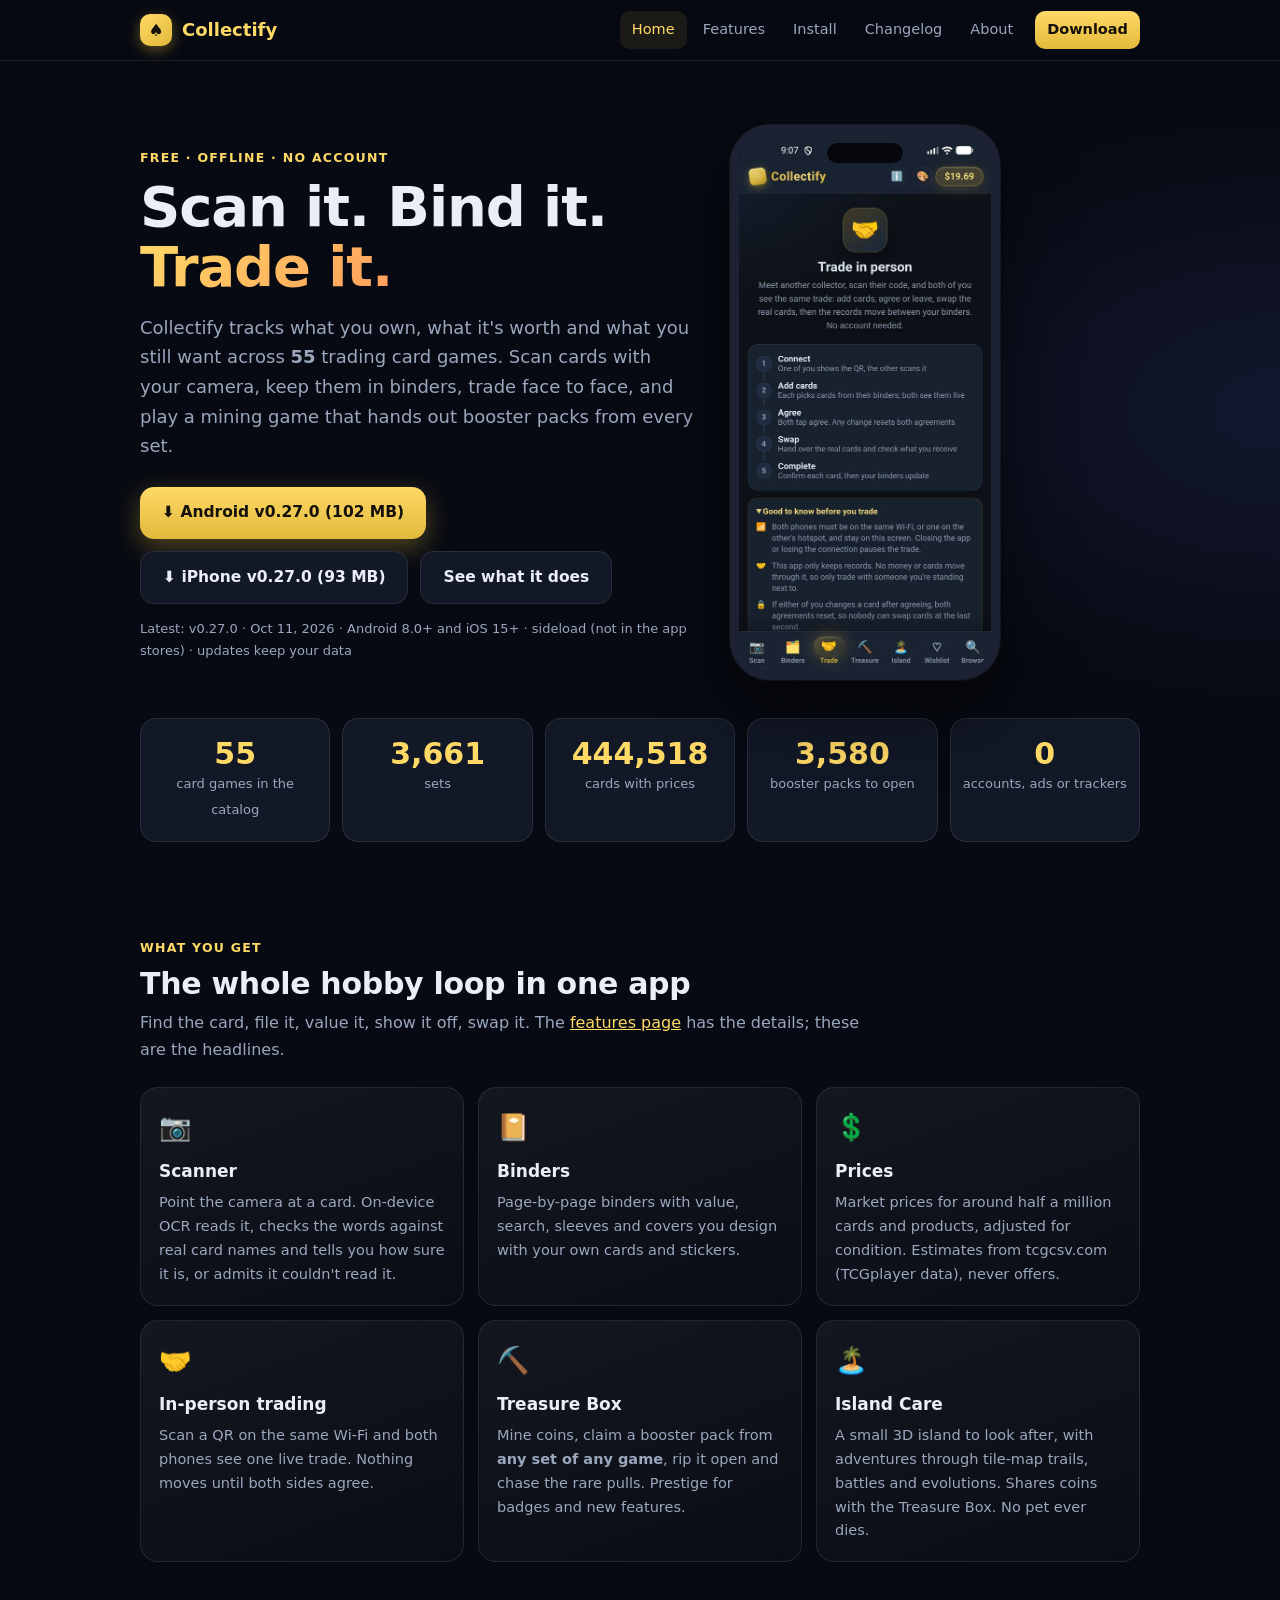
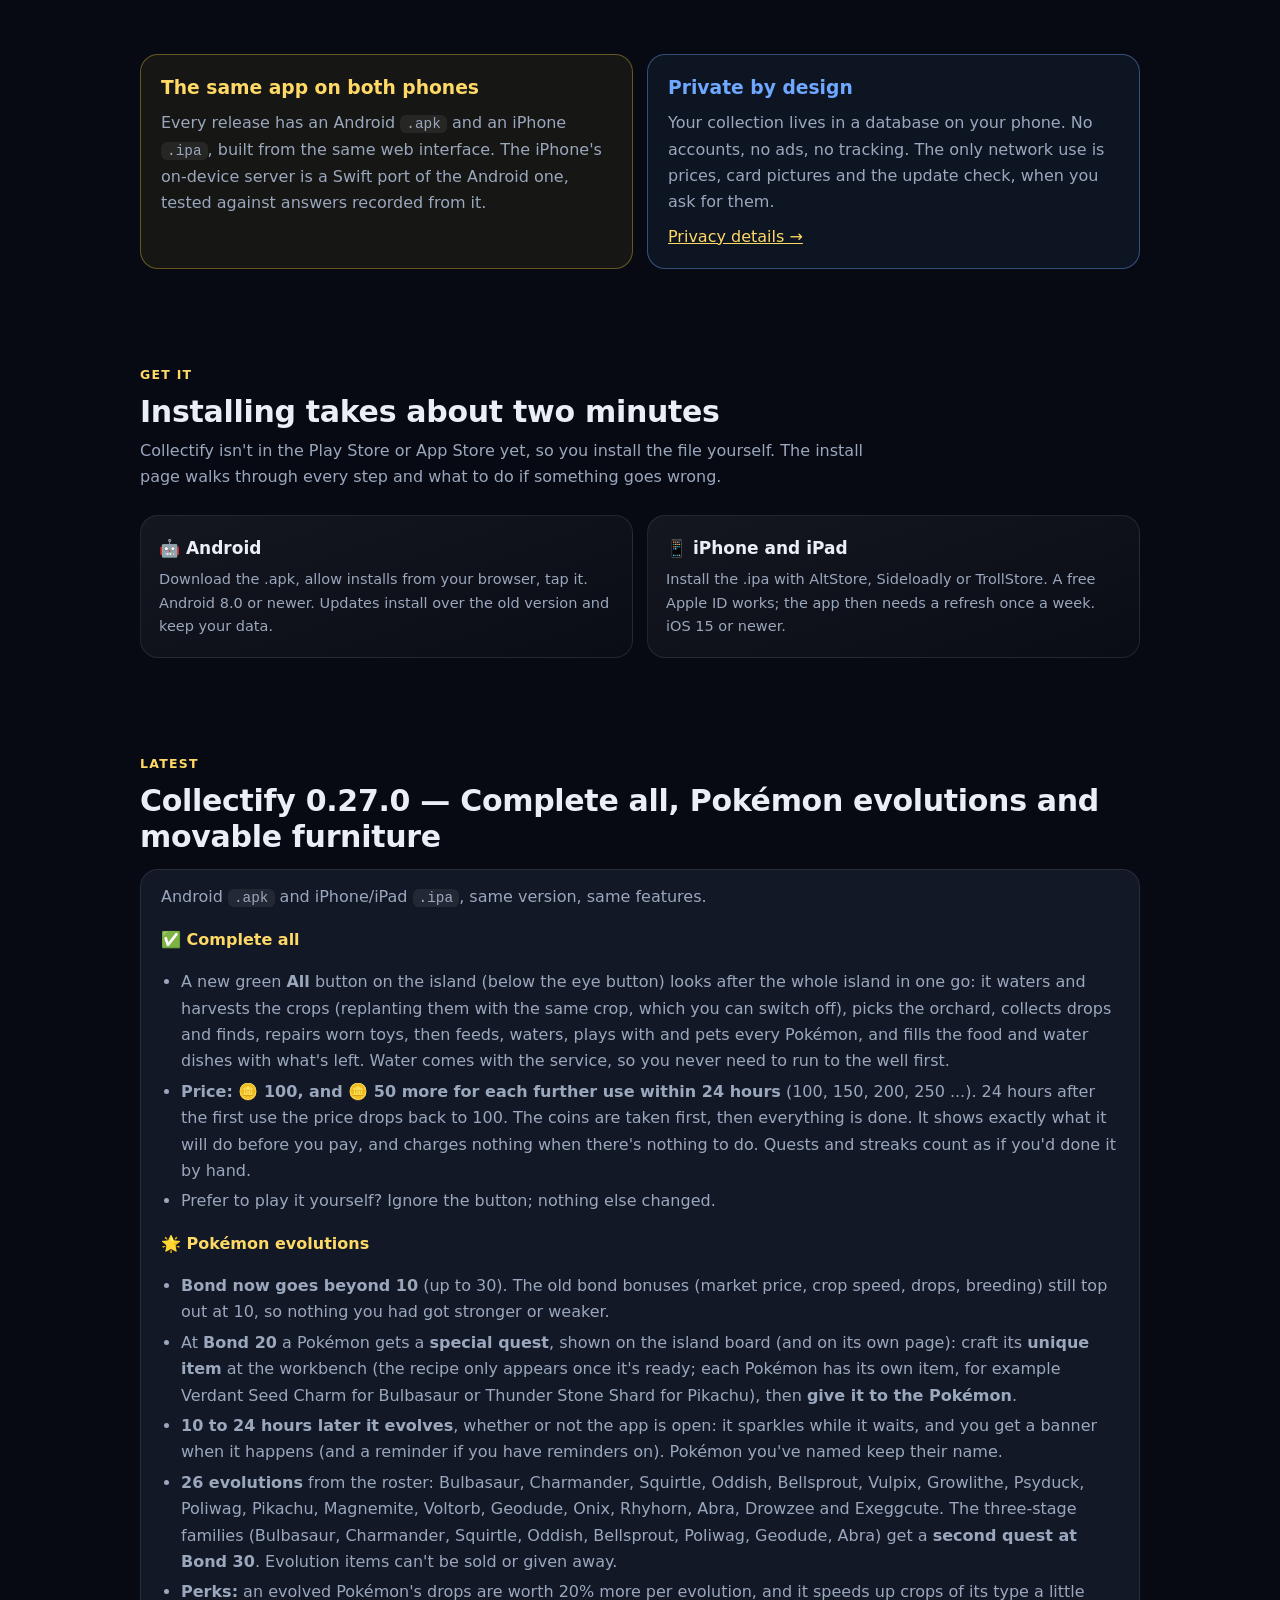
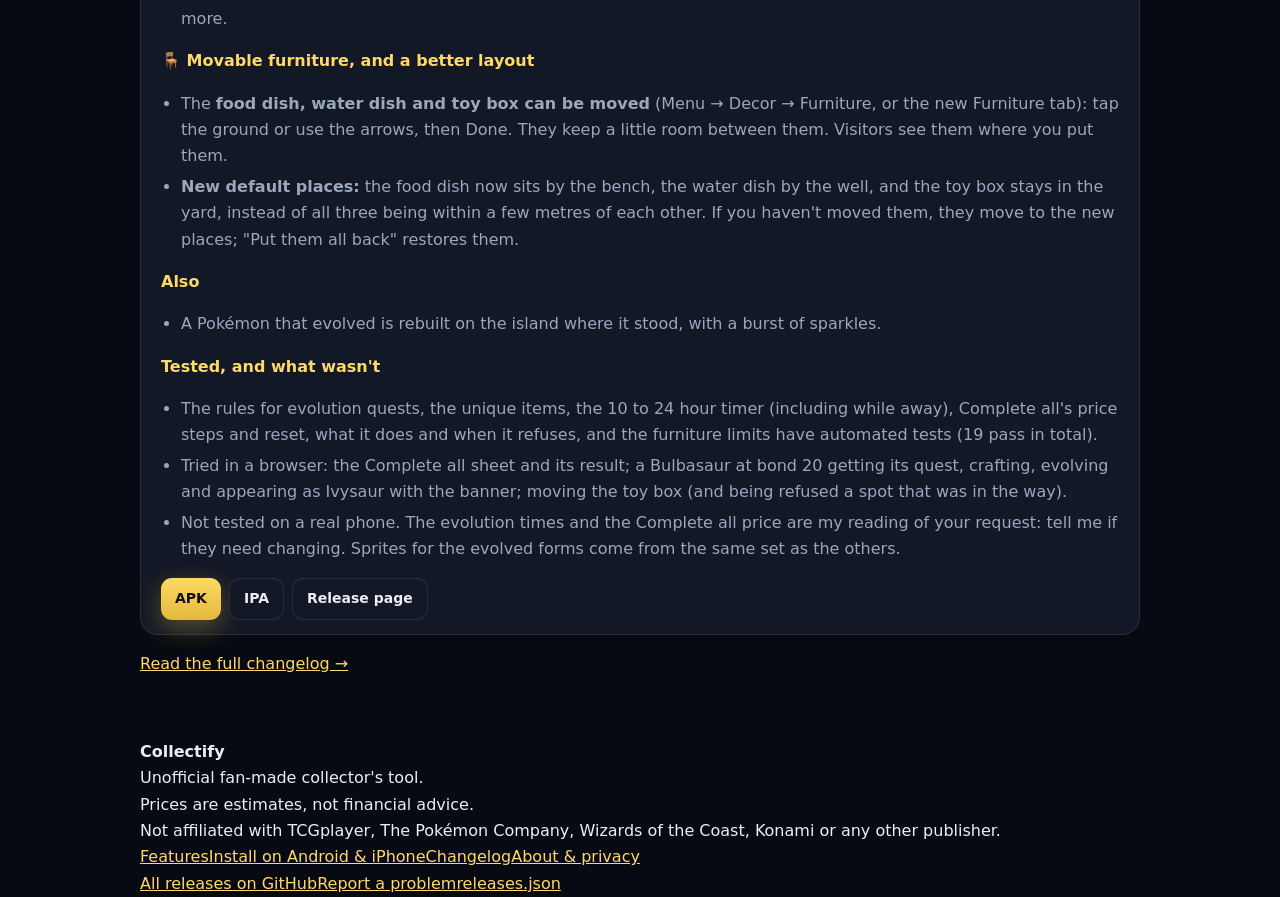
==== commit 16b59a6f: "0.28.0: Adventure mode (tile-map journeys, battles, health and the Nursery ward) Co-Authored-By: Cla" ====
--- a/docs/index.html
+++ b/docs/index.html
@@ -47,7 +47,7 @@
       <div class="card"><div class="ic">💲</div><h3>Prices</h3><p>Market prices for around half a million cards and products, adjusted for condition. Estimates from tcgcsv.com (TCGplayer data), never offers.</p></div>
       <div class="card"><div class="ic">🤝</div><h3>In-person trading</h3><p>Scan a QR on the same Wi-Fi and both phones see one live trade. Nothing moves until both sides agree.</p></div>
       <div class="card"><div class="ic">⛏️</div><h3>Treasure Box</h3><p>Mine coins, claim a booster pack from <b>any set of any game</b>, rip it open and chase the rare pulls. Prestige for badges and new features.</p></div>
-      <div class="card"><div class="ic">🏝️</div><h3>Island Care</h3><p>A small 3D island to look after, sharing coins with the Treasure Box. No pet ever dies.</p></div>
+      <div class="card"><div class="ic">🏝️</div><h3>Island Care</h3><p>A small 3D island to look after, with adventures through tile-map trails, battles and evolutions. Shares coins with the Treasure Box. No pet ever dies.</p></div>
     </div>
   </section>
 
--- a/docs/site.css
+++ b/docs/site.css
@@ -5,8 +5,8 @@
 a { color: var(--gold2); }
 img { max-width: 100%; }
 .wrap { max-width: 1040px; margin: 0 auto; padding: 0 20px; }
-header.top { position: sticky; top: 0; z-index: 20; backdrop-filter: blur(14px); background: rgba(7,10,18,.78); border-bottom: 1px solid var(--line); }
-header.top .wrap { display: flex; align-items: center; justify-content: space-between; height: 60px; gap: 14px; }
+.top { position: sticky; top: 0; z-index: 20; backdrop-filter: blur(14px); background: rgba(7,10,18,.78); border-bottom: 1px solid var(--line); }
+.top .wrap { display: flex; align-items: center; justify-content: space-between; height: 60px; gap: 14px; }
 .brand { display: flex; align-items: center; gap: 10px; font-weight: 800; font-size: 18px; color: var(--gold2); text-decoration: none; }
 .mark { width: 32px; height: 32px; border-radius: 10px; background: linear-gradient(145deg, var(--gold2), var(--gold)); display: grid; place-items: center; color: #14100a; font-size: 17px; box-shadow: 0 4px 14px rgba(226,185,59,.4); }
 nav.main { display: flex; align-items: center; gap: 4px; }
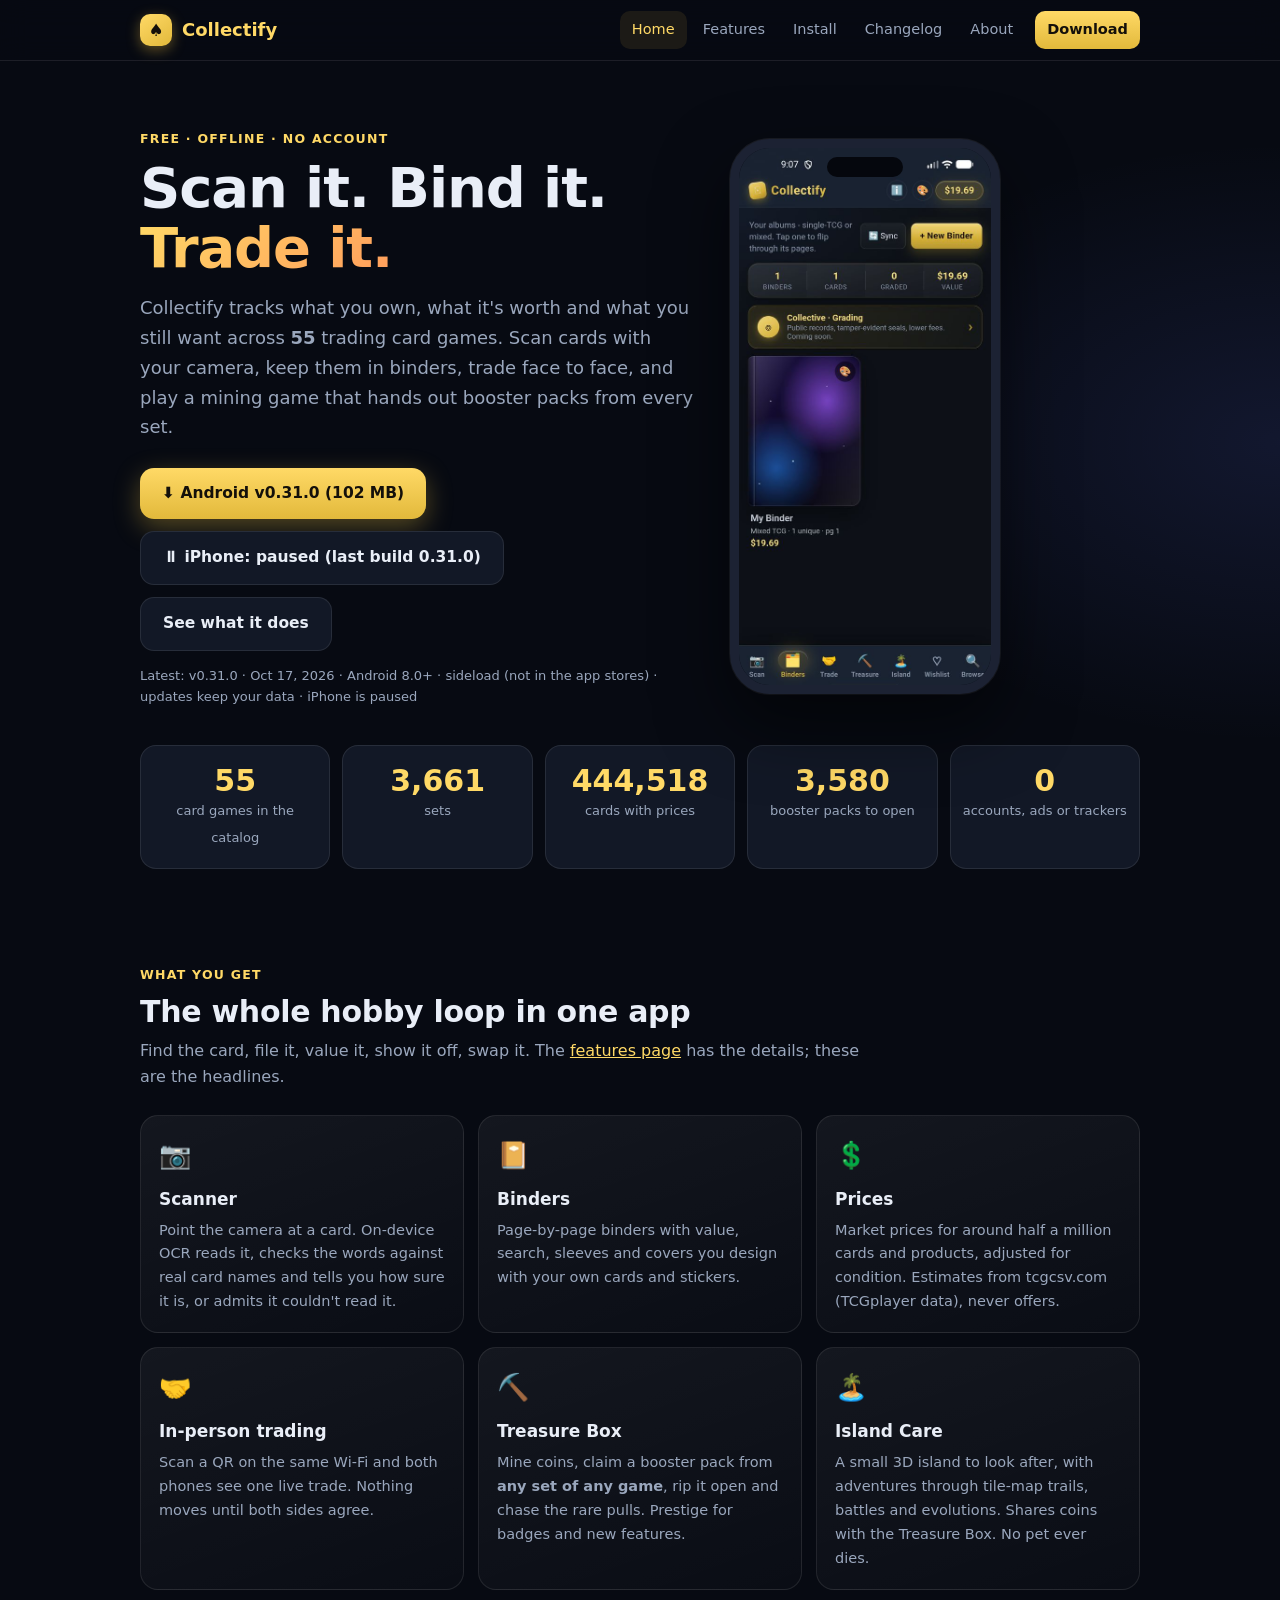
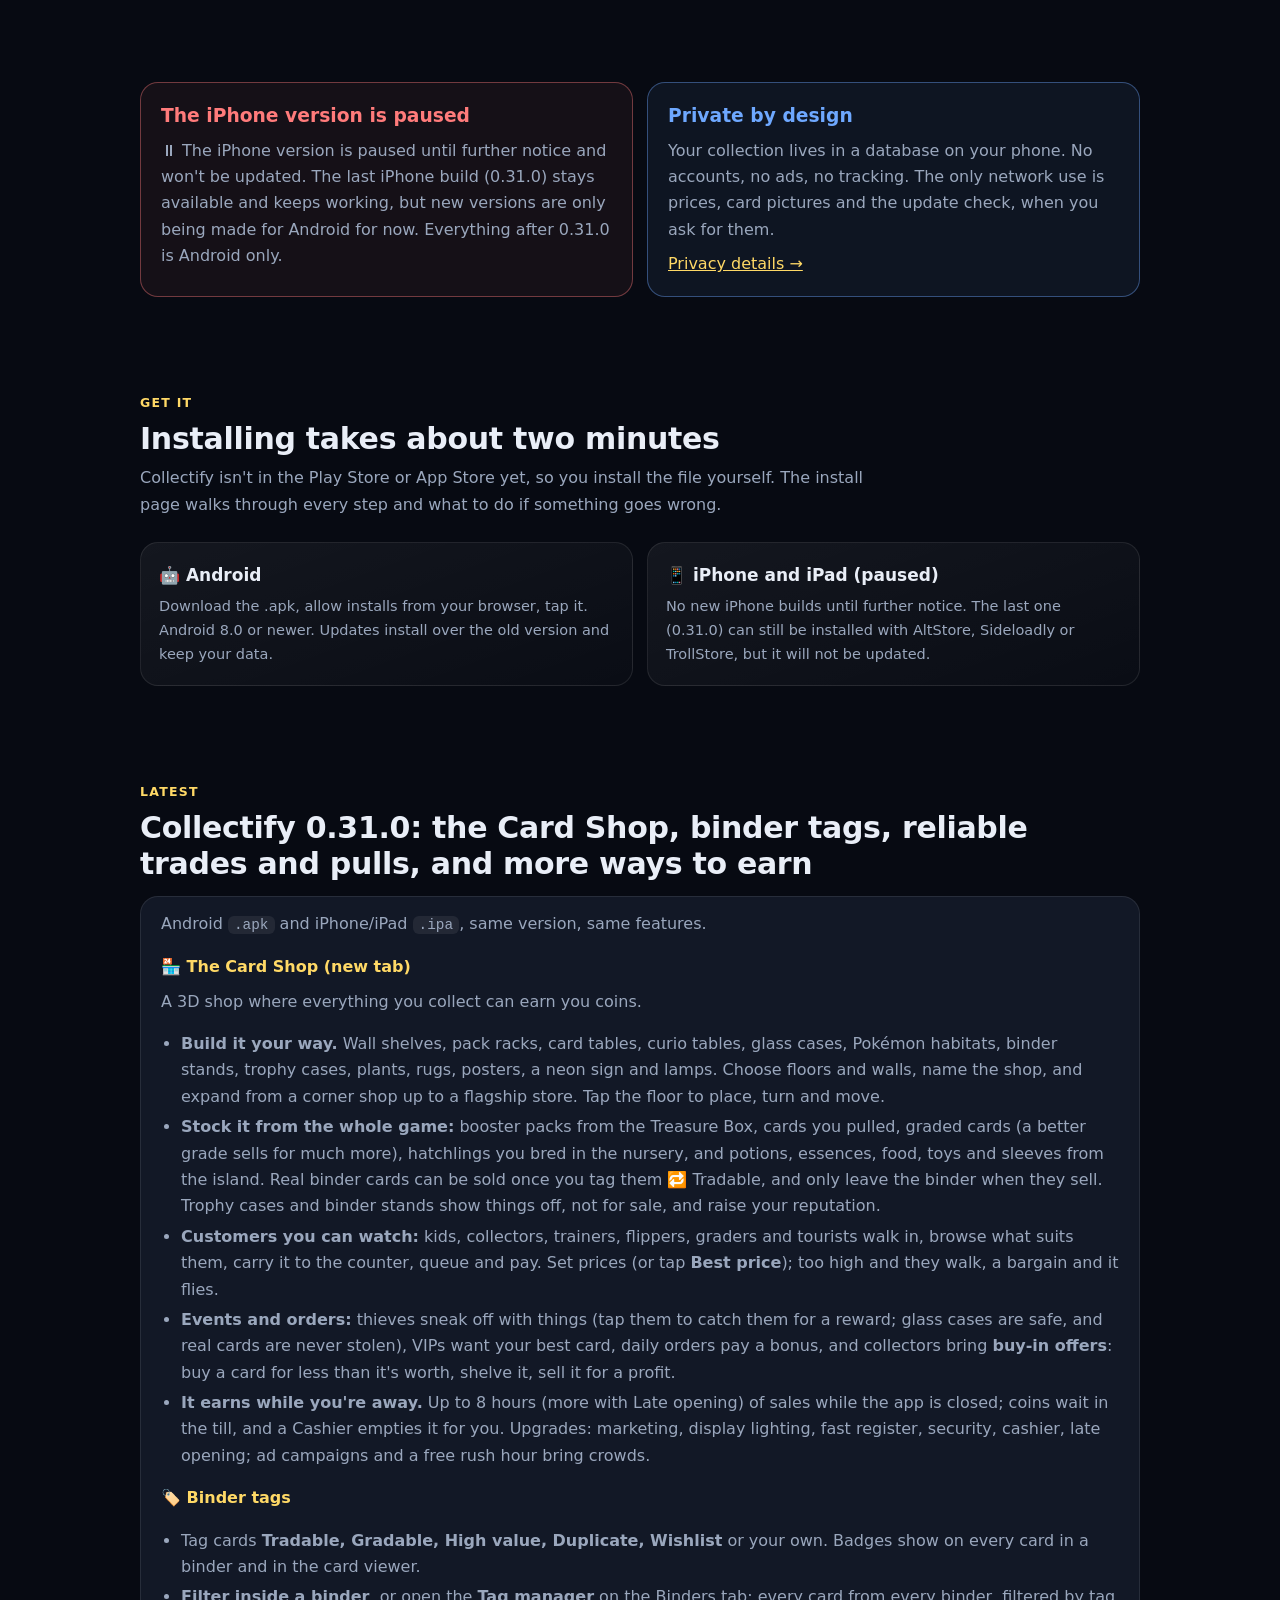
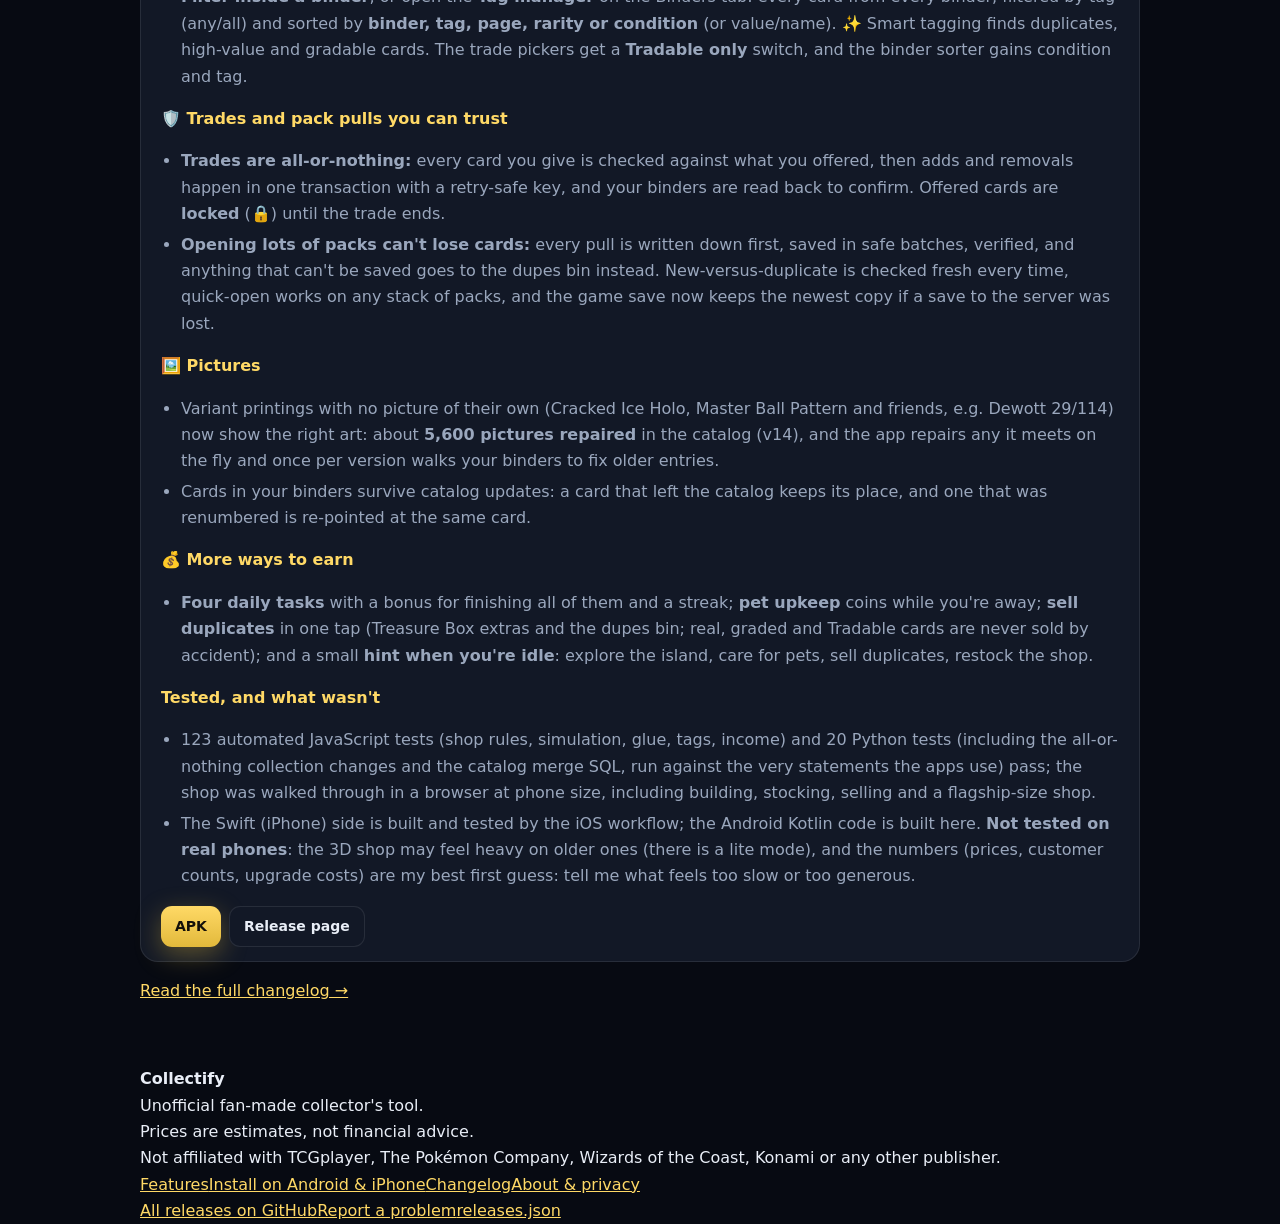
==== commit 40e1c1ce: "0.32.0: walkable Card Shop with decor, upkeep, website and contracts; update notices; iPhone paused " ====
--- a/docs/index.html
+++ b/docs/index.html
@@ -19,10 +19,10 @@
       <p class="lead">Collectify tracks what you own, what it's worth and what you still want across <b class="n-games">54</b> trading card games. Scan cards with your camera, keep them in binders, trade face to face, and play a mining game that hands out booster packs from every set.</p>
       <div class="btns">
         <a class="btn primary" id="dl-apk" href="install.html#android">⬇ Android (.apk)</a>
-        <a class="btn" id="dl-ios" href="install.html#iphone">⬇ iPhone (.ipa)</a>
+        <a class="btn" id="dl-ios" href="install.html#iphone">⏸ iPhone: paused</a>
         <a class="btn" href="features.html">See what it does</a>
       </div>
-      <small id="hero-sub">Android 8.0+ and iOS 15+ · sideload (not in the app stores) · updates keep your data</small>
+      <small id="hero-sub">Android 8.0+ · sideload (not in the app stores) · updates keep your data · iPhone is paused</small>
     </div>
     <div class="phone" id="phone"><div class="ph-empty">♠</div></div>
   </div>
@@ -53,7 +53,7 @@
 
   <section>
     <div class="grid two">
-      <div class="callout"><h3>The same app on both phones</h3><p>Every release has an Android <code>.apk</code> and an iPhone <code>.ipa</code>, built from the same web interface. The iPhone's on-device server is a Swift port of the Android one, tested against answers recorded from it.</p></div>
+      <div class="callout warn"><h3>The iPhone version is paused</h3><p>⏸ The iPhone version is paused until further notice and won't be updated. The last iPhone build (0.31.0) stays available and keeps working, but new versions are only being made for Android for now. Everything after 0.31.0 is Android only.</p></div>
       <div class="callout blue"><h3>Private by design</h3><p>Your collection lives in a database on your phone. No accounts, no ads, no tracking. The only network use is prices, card pictures and the update check, when you ask for them.</p><p><a href="about.html#privacy">Privacy details →</a></p></div>
     </div>
   </section>
@@ -64,7 +64,7 @@
     <p class="lead">Collectify isn't in the Play Store or App Store yet, so you install the file yourself. The install page walks through every step and what to do if something goes wrong.</p>
     <div class="grid two">
       <a class="card" href="install.html#android"><h3>🤖 Android</h3><p>Download the .apk, allow installs from your browser, tap it. Android 8.0 or newer. Updates install over the old version and keep your data.</p></a>
-      <a class="card" href="install.html#iphone"><h3>📱 iPhone and iPad</h3><p>Install the .ipa with AltStore, Sideloadly or TrollStore. A free Apple ID works; the app then needs a refresh once a week. iOS 15 or newer.</p></a>
+      <a class="card" href="install.html#iphone"><h3>📱 iPhone and iPad (paused)</h3><p>No new iPhone builds until further notice. The last one (0.31.0) can still be installed with AltStore, Sideloadly or TrollStore, but it will not be updated.</p></a>
     </div>
   </section>
 
@@ -85,11 +85,11 @@
     var r = list[0]; if (!r) return;
     var a = document.getElementById("dl-apk"), i = document.getElementById("dl-ios");
     a.href = r.download; a.textContent = "⬇ Android v" + r.version + " (" + S.fmtSize(r.size) + ")";
-    if (r.ipa) { i.href = r.ipaDownload; i.textContent = "⬇ iPhone v" + r.version + " (" + S.fmtSize(r.ipaSize) + ")"; }
-    document.getElementById("hero-sub").textContent = "Latest: v" + r.version + (r.date ? " · " + S.fmtDate(r.date) : "") + " · Android 8.0+ and iOS 15+ · sideload (not in the app stores) · updates keep your data";
+    i.textContent = "⏸ iPhone: paused (last build 0.31.0)";
+    document.getElementById("hero-sub").textContent = "Latest: v" + r.version + (r.date ? " · " + S.fmtDate(r.date) : "") + " · Android 8.0+ · sideload (not in the app stores) · updates keep your data · iPhone is paused";
     var first = (r.notes || "").split(/\r?\n/).filter(function (l) { return /^##?\s/.test(l); })[0];
     document.getElementById("rel-title").textContent = first ? first.replace(/^#+\s*/, "") : "v" + r.version;
-    document.getElementById("rel-box").innerHTML = '<div class="md">' + S.md(r.notes) + '</div><div class="files"><a class="btn small primary" href="' + r.download + '">APK</a>' + (r.ipa ? '<a class="btn small" href="' + r.ipaDownload + '">IPA</a>' : "") + '<a class="btn small" href="' + r.url + '">Release page</a></div>';
+    document.getElementById("rel-box").innerHTML = '<div class="md">' + S.md(r.notes) + '</div><div class="files"><a class="btn small primary" href="' + r.download + '">APK</a>' + '<a class="btn small" href="' + r.url + '">Release page</a></div>';
   }).catch(function () { document.getElementById("hero-sub").textContent = "Couldn't load release data; see the install page."; });
   fetch("stats.json").then(function (r) { return r.json(); }).then(function (s) {
     document.querySelectorAll(".n-games").forEach(function (e) { e.textContent = s.games; });
